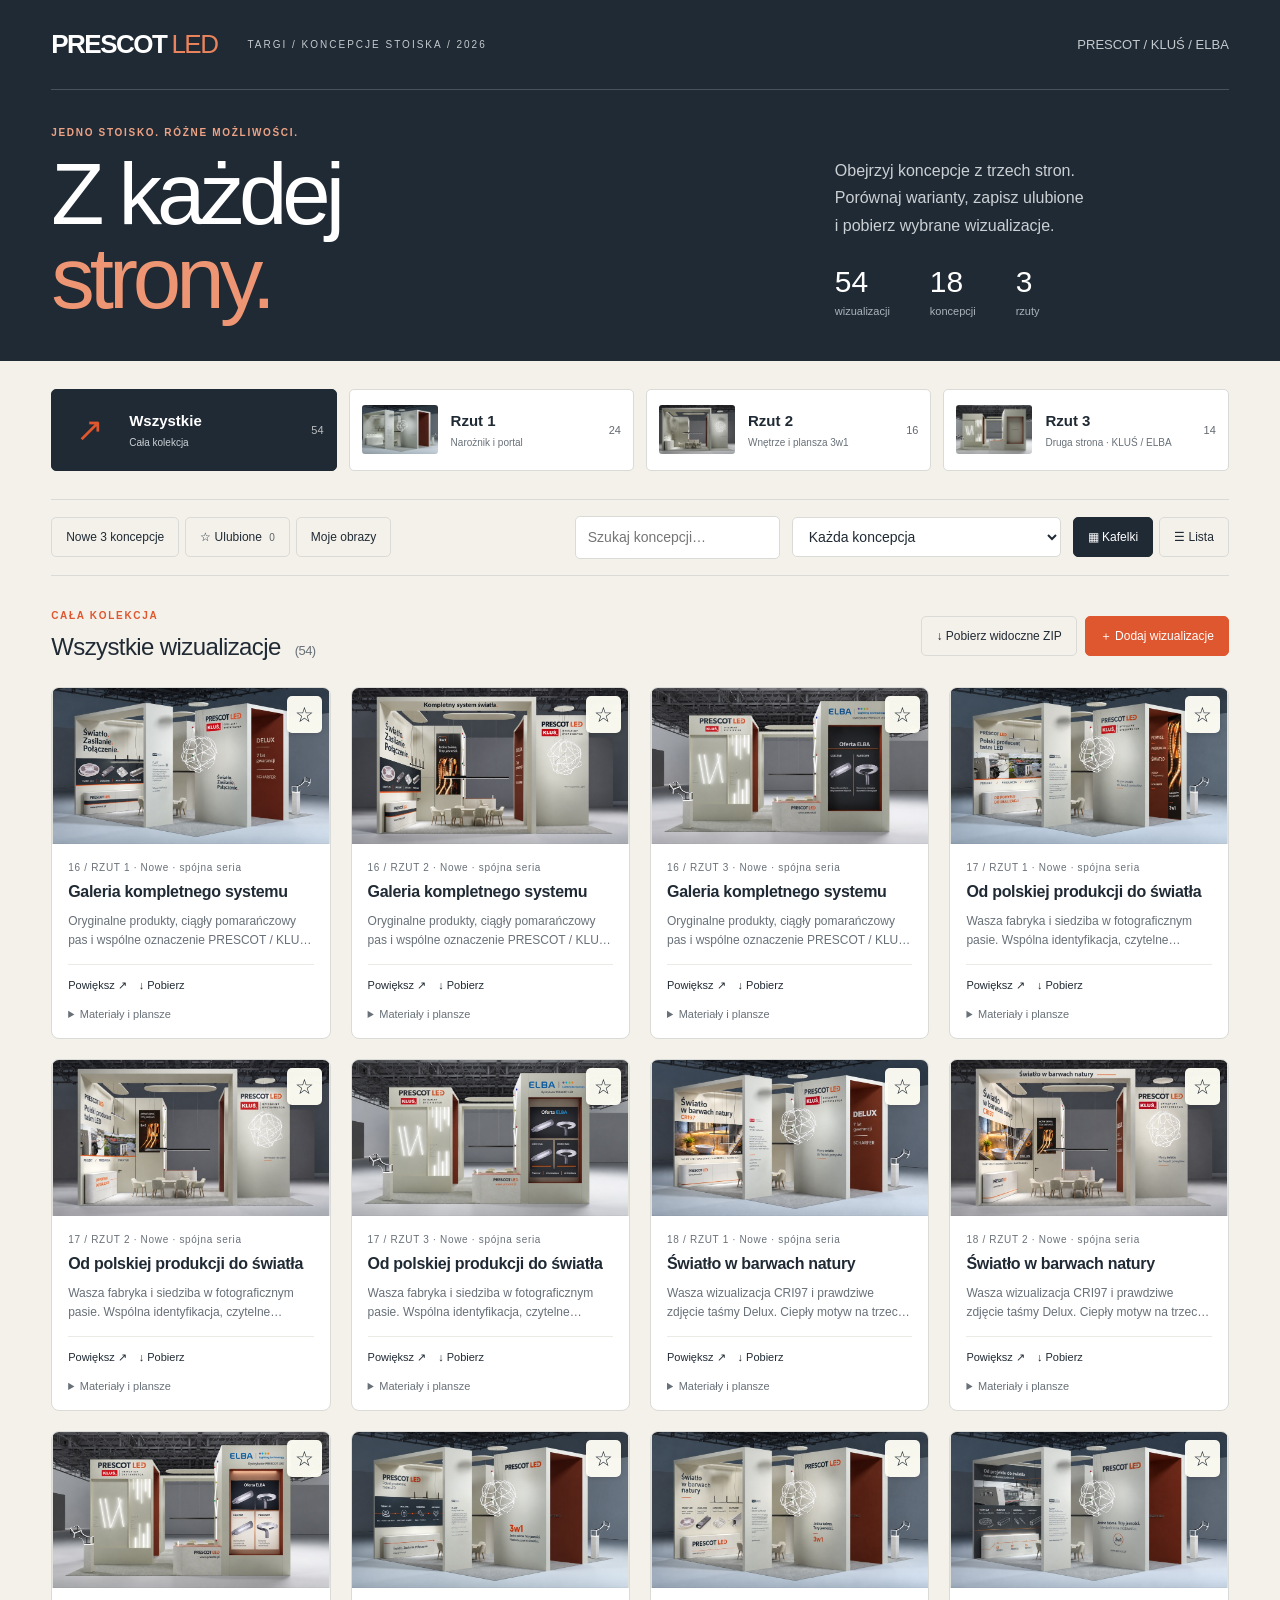
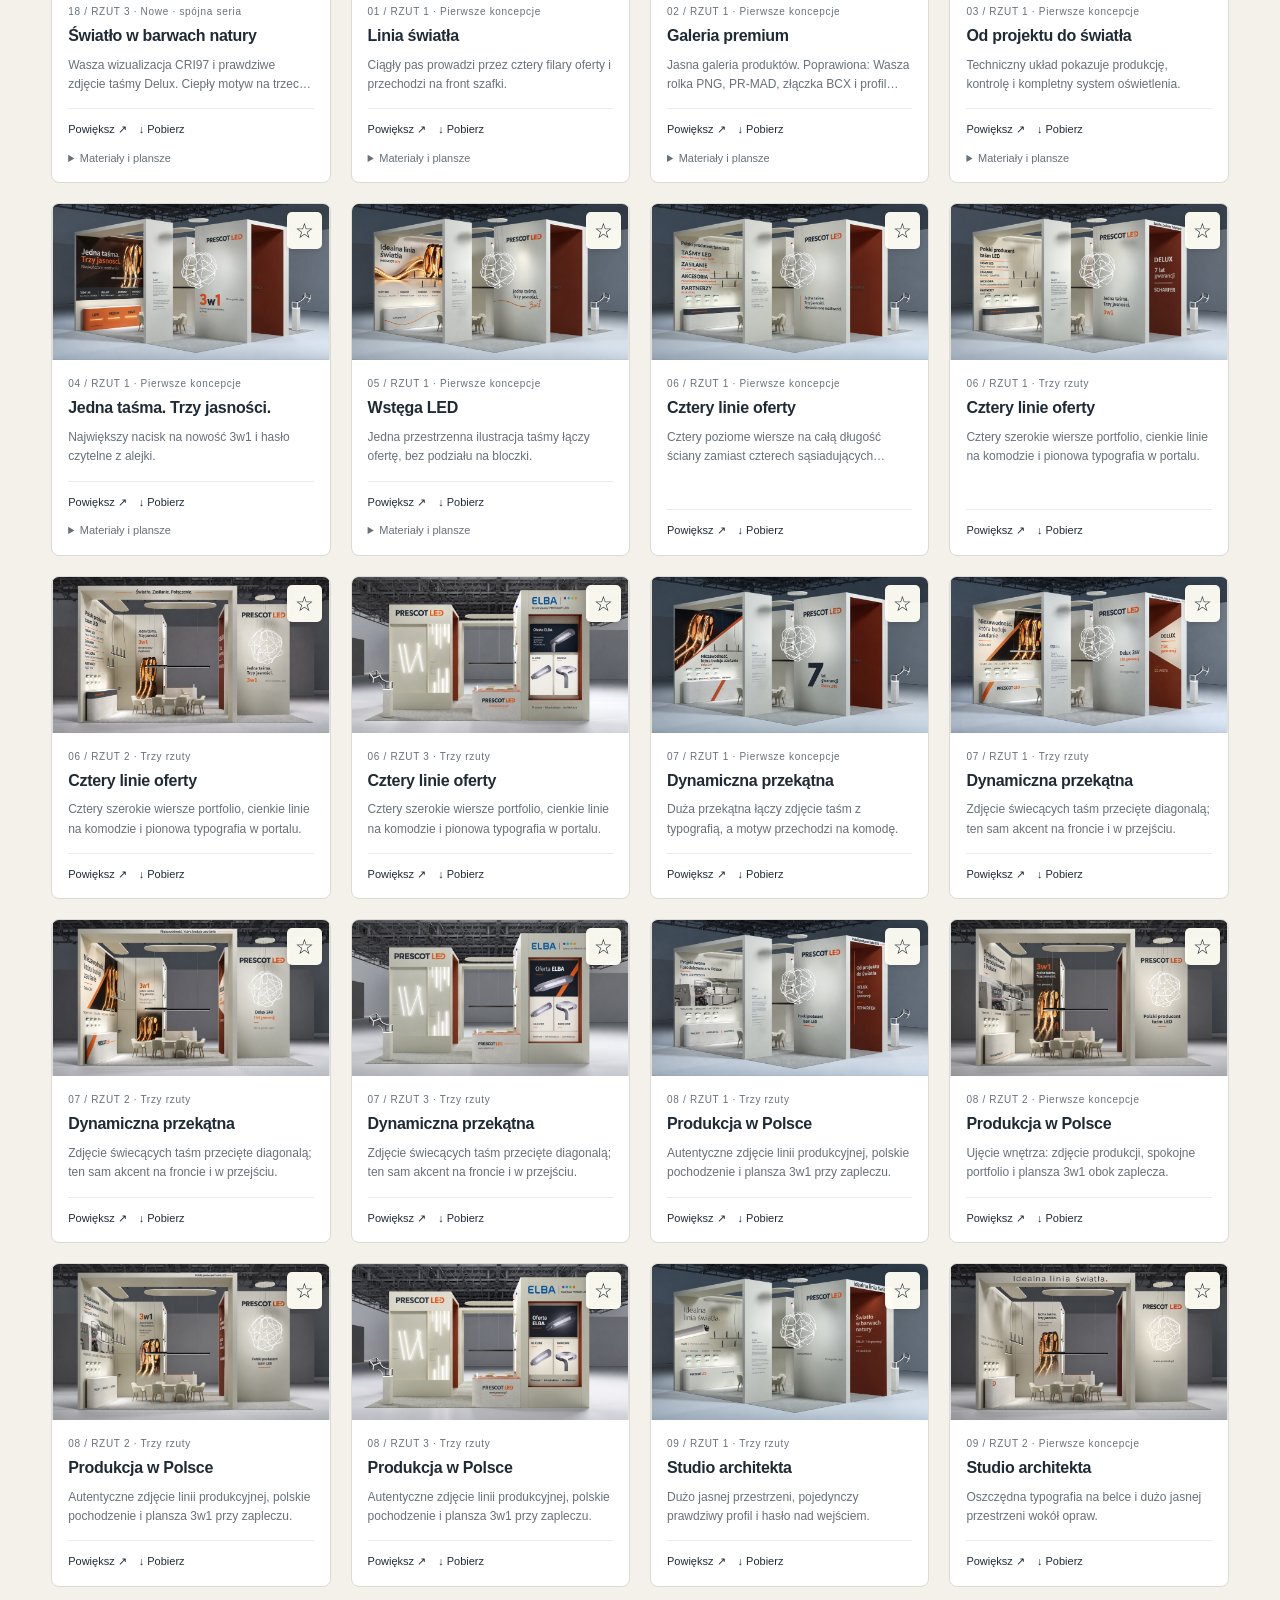
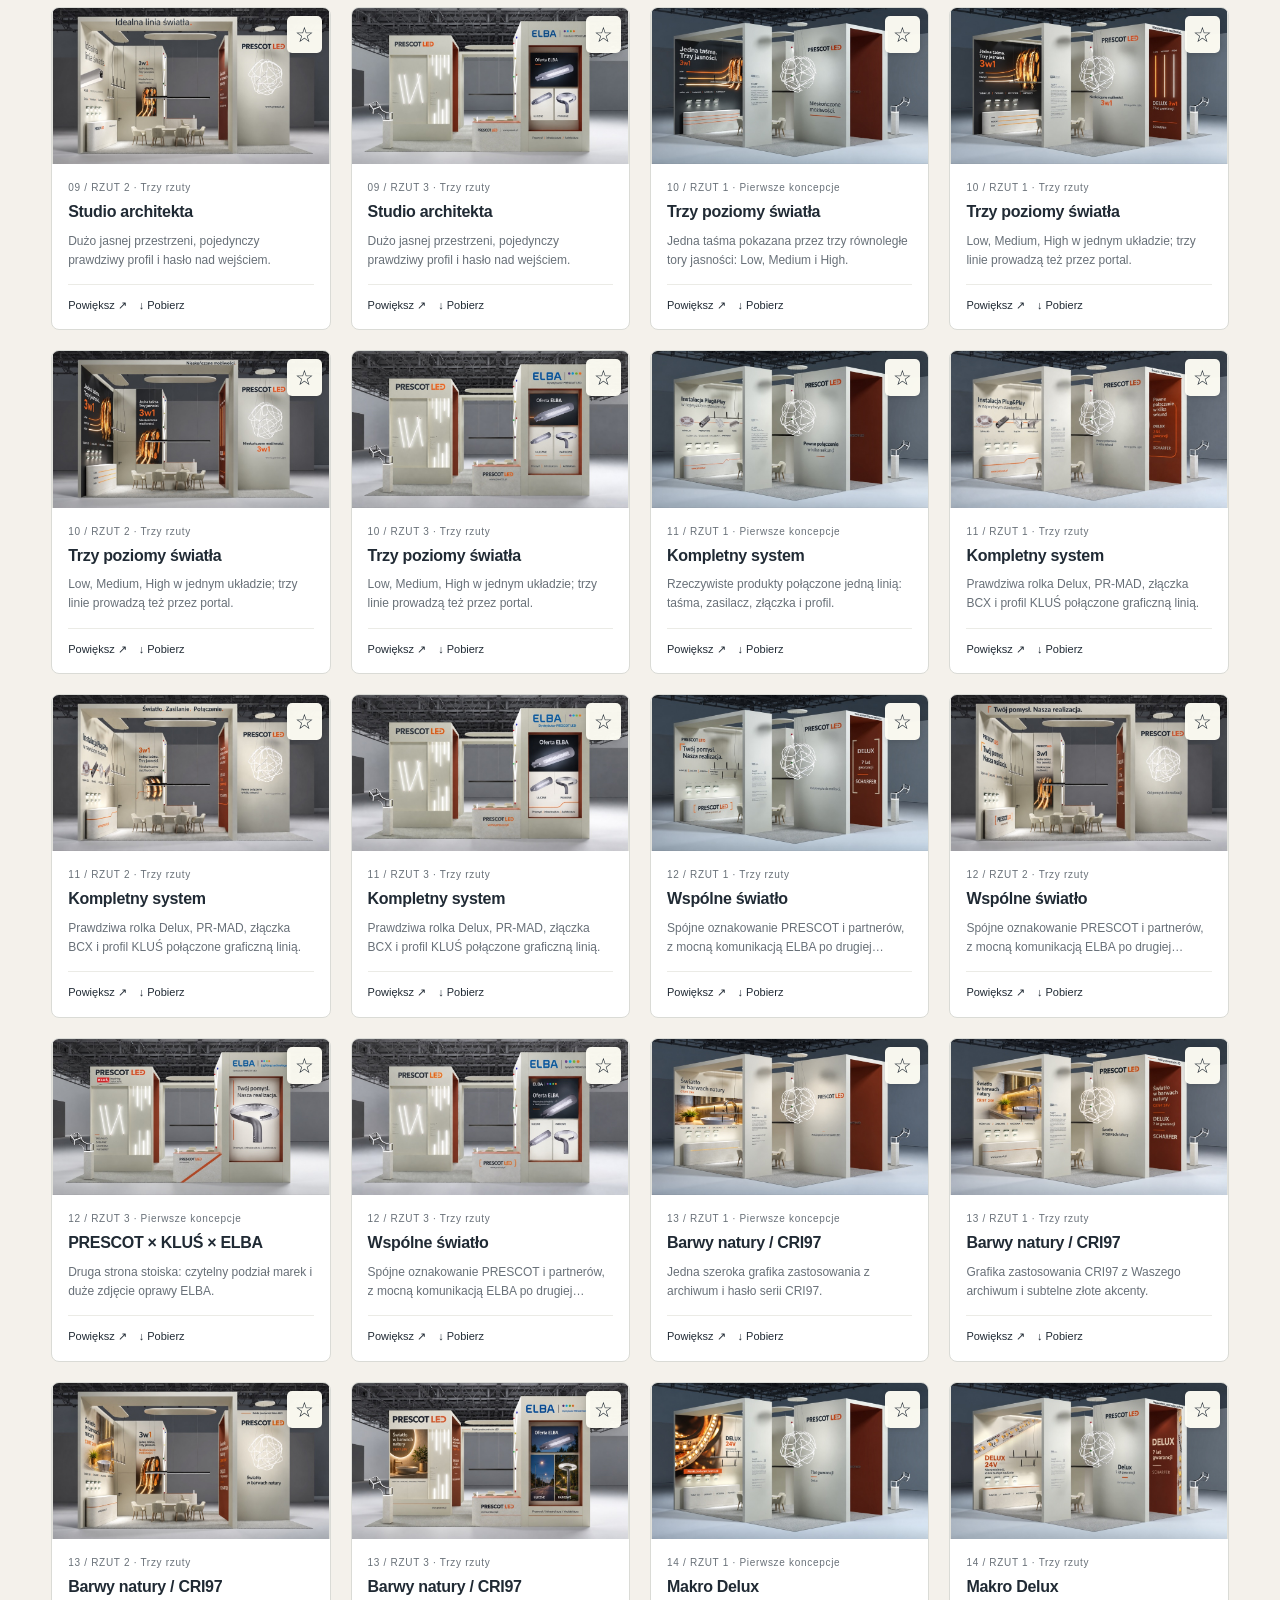
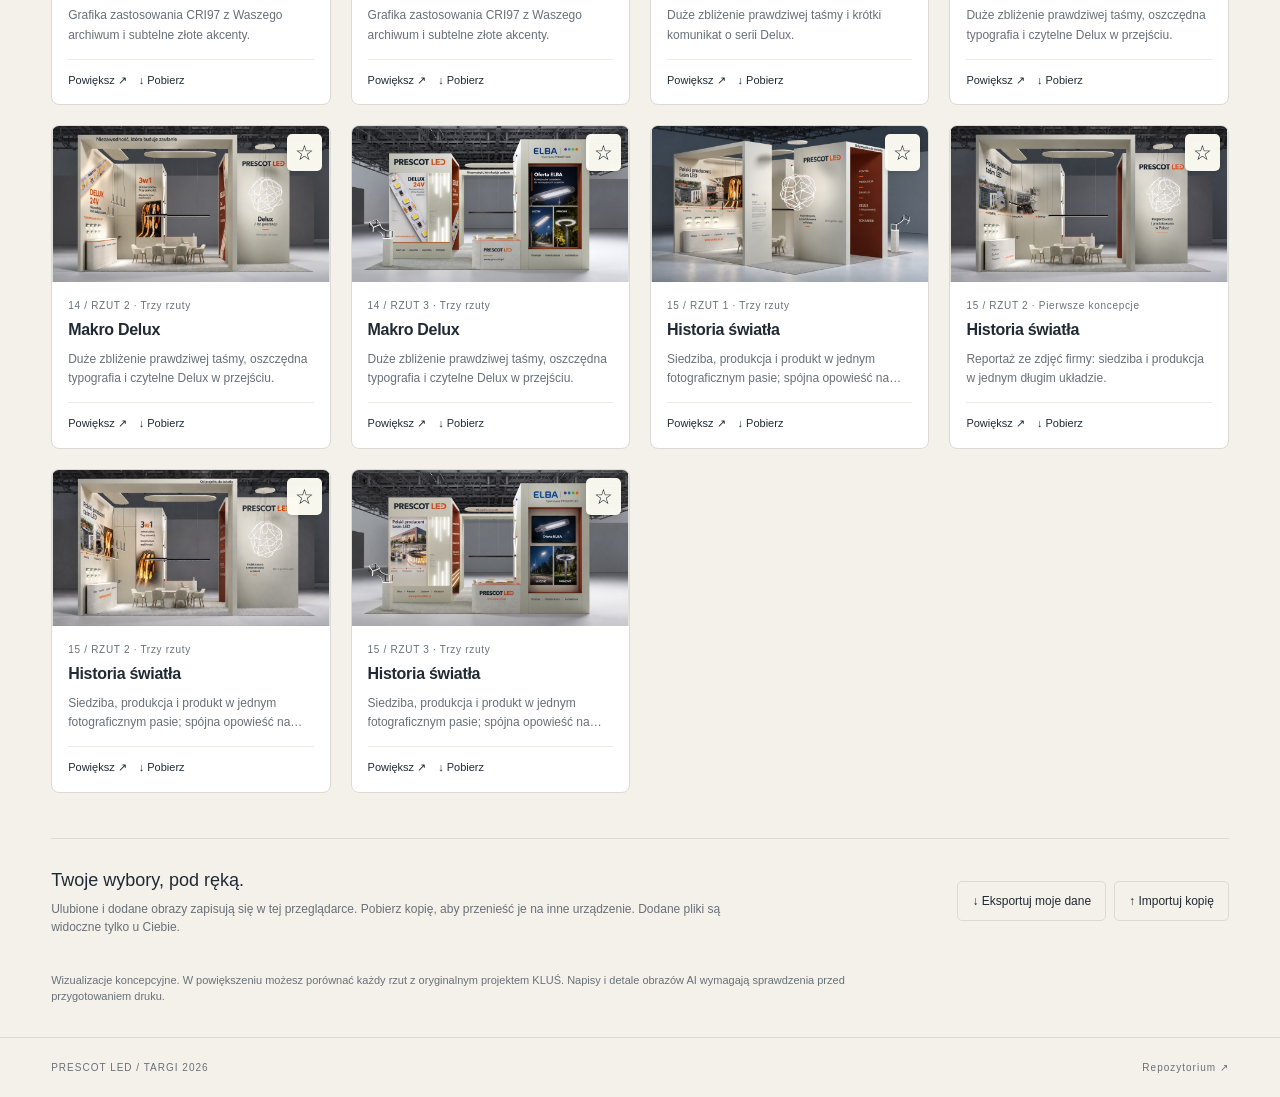
==== start.html @ 9e9c6dea "Publish booth gallery with 54 renders, three views and personal collections" ====
<!doctype html>
<html lang="pl">
<head>
  <meta charset="utf-8">
  <meta name="viewport" content="width=device-width,initial-scale=1">
  <meta name="theme-color" content="#202a34">
  <meta name="description" content="Koncepcje stoiska PRESCOT LED. Trzy rzuty, różne warianty, ulubione i pobieranie wizualizacji.">
  <title>Targi · PRESCOT LED — wizualizacje stoiska</title>
  <link rel="icon" href="data:image/svg+xml,%3Csvg xmlns='http://www.w3.org/2000/svg' viewBox='0 0 40 40'%3E%3Crect width='40' height='40' rx='8' fill='%23202a34'/%3E%3Cpath d='M12 30V10h11a7 7 0 0 1 0 14h-5v6m0-12h5a1 1 0 0 0 0-2h-5' fill='%23ed7149'/%3E%3C/svg%3E">
  <link rel="stylesheet" href="styles.css">
  <script src="catalog.js" defer></script>
  <script src="app.js" defer></script>
</head>
<body>
<a class="skip" href="#gallery">Przejdź do wizualizacji</a>
<header>
  <div class="brand-row"><a class="brand" href="./">PRESCOT<span>LED</span></a><span class="edition">TARGI / KONCEPCJE STOISKA / 2026</span><span class="edition-number">PRESCOT / KLUŚ / ELBA</span></div>
  <div class="hero"><div><p class="eyebrow">JEDNO STOISKO. RÓŻNE MOŻLIWOŚCI.</p><h1>Z każdej<br><em>strony.</em></h1></div><div class="hero-info"><p>Obejrzyj koncepcje z trzech stron.<br>Porównaj warianty, zapisz ulubione<br>i pobierz wybrane wizualizacje.</p><div class="stats"><div><strong id="total-count">—</strong><span>wizualizacji</span></div><div><strong id="concept-count">—</strong><span>koncepcji</span></div><div><strong>3</strong><span>rzuty</span></div></div></div></div>
</header>
<main>
  <section class="view-picker" aria-label="Wybierz rzut">
    <button class="view-tab active all-tab" data-view="all" aria-pressed="true"><span class="tab-num">↗</span><span><strong>Wszystkie</strong><small>Cała kolekcja</small></span><b data-count="all">—</b></button>
    <button class="view-tab" data-view="1" aria-pressed="false"><img id="reference-1" alt=""><span><strong>Rzut 1</strong><small>Narożnik i portal</small></span><b data-count="1">—</b></button>
    <button class="view-tab" data-view="2" aria-pressed="false"><img id="reference-2" alt=""><span><strong>Rzut 2</strong><small>Wnętrze i plansza 3w1</small></span><b data-count="2">—</b></button>
    <button class="view-tab" data-view="3" aria-pressed="false"><img id="reference-3" alt=""><span><strong>Rzut 3</strong><small>Druga strona · KLUŚ / ELBA</small></span><b data-count="3">—</b></button>
  </section>
  <div class="toolbar">
    <div class="filter-group"><button id="latest" aria-pressed="false">Nowe 3 koncepcje</button><button id="favorites" aria-pressed="false">☆ Ulubione <span id="favorite-count">0</span></button><button id="mine" aria-pressed="false">Moje obrazy</button></div>
    <label class="search"><span class="sr-only">Szukaj koncepcji</span><input id="search" type="search" placeholder="Szukaj koncepcji…"></label>
    <label class="sr-only" for="concept">Koncepcja</label><select id="concept"><option value="all">Każda koncepcja</option></select>
    <div class="layout-group" aria-label="Układ galerii"><button data-layout="grid" class="active" aria-pressed="true">▦ Kafelki</button><button data-layout="list" aria-pressed="false">☰ Lista</button></div>
  </div>
  <div class="collection-heading"><div><p class="eyebrow" id="section-label">CAŁA KOLEKCJA</p><h2 id="section-title">Wszystkie wizualizacje <span id="visible-count"></span></h2></div><div class="collection-actions"><button id="download-visible">↓ Pobierz widoczne ZIP</button><button class="primary" id="add">＋ Dodaj wizualizacje</button></div></div>
  <div id="gallery" class="gallery" tabindex="-1"></div>
  <div id="empty" hidden><h2>Brak wizualizacji w tym widoku.</h2><p>Zmień rzut, wyłącz filtr lub dodaj własny obraz.</p><button id="reset">Wyczyść filtry</button></div>
  <section class="personal"><div><h3>Twoje wybory, pod ręką.</h3><p>Ulubione i dodane obrazy zapisują się w tej przeglądarce. Pobierz kopię, aby przenieść je na inne urządzenie. Dodane pliki są widoczne tylko u Ciebie.</p></div><div><button id="export">↓ Eksportuj moje dane</button><button id="import">↑ Importuj kopię</button><input id="import-file" type="file" accept="application/json,.json" hidden></div></section>
  <p class="concept-note">Wizualizacje koncepcyjne. W powiększeniu możesz porównać każdy rzut z oryginalnym projektem KLUŚ. Napisy i detale obrazów AI wymagają sprawdzenia przed przygotowaniem druku.</p>
</main>
<footer><span>PRESCOT LED / TARGI 2026</span><a href="https://github.com/bohunek5/targi" target="_blank" rel="noopener">Repozytorium ↗</a></footer>
<dialog id="viewer" aria-labelledby="viewer-title"><div class="viewer-head"><div><small id="viewer-label"></small><h2 id="viewer-title"></h2></div><button id="close-viewer" aria-label="Zamknij powiększenie">✕</button></div><div class="viewer-canvas"><button id="previous" aria-label="Poprzednia wizualizacja">←</button><img id="viewer-image" alt=""><button id="next" aria-label="Następna wizualizacja">→</button></div><div class="viewer-foot"><span id="viewer-position"></span><div><button id="compare">Pokaż oryginał</button><button id="viewer-favorite">☆ Ulubione</button><a id="viewer-download" class="button" download>↓ Pobierz obraz</a></div></div></dialog>
<dialog id="upload-dialog" aria-labelledby="upload-title"><form id="upload-form"><div class="dialog-head"><h2 id="upload-title">Dodaj wizualizacje</h2><button type="button" id="cancel-upload" aria-label="Zamknij dodawanie">✕</button></div><p>Wybierz rzut, do którego należą obrazy. Możesz dodać kilka plików jednocześnie.</p><label>Rzut<select id="upload-view" required><option value="1">Rzut 1 · Narożnik i portal</option><option value="2">Rzut 2 · Wnętrze i plansza 3w1</option><option value="3">Rzut 3 · KLUŚ / ELBA</option></select></label><label>Nazwa lub opis serii<input id="upload-title-input" maxlength="120" placeholder="Opcjonalnie, np. Wariant z ciemną ścianą"></label><label class="file-label">Wybierz obrazy<input id="upload-files" type="file" accept="image/png,image/jpeg,image/webp" multiple required></label><small>PNG, JPG lub WebP · do 20 MB na plik. Zapis tylko w tej przeglądarce; eksport pozwala zachować kopię.</small><p id="upload-error" role="alert"></p><button class="primary" type="submit" id="upload-submit">Dodaj do galerii</button></form></dialog>
<div id="toast" role="status" aria-live="polite"></div>
<noscript><p>Włącz JavaScript, aby korzystać z filtrów i galerii.</p></noscript>
</body></html>
---- styles.css ----
:root{--ink:#202a34;--paper:#f4f1eb;--orange:#df572e;--line:#dadbd6;--muted:#687078;--white:#fff;--radius:8px}*{box-sizing:border-box}body{margin:0;background:var(--paper);color:var(--ink);font:14px/1.5 -apple-system,BlinkMacSystemFont,"Segoe UI",sans-serif}button,input,select{font:inherit}button,.button{cursor:pointer;border:1px solid var(--line);border-radius:5px;padding:10px 14px;background:transparent;color:inherit;text-decoration:none;transition:background .15s}button:hover,.button:hover{background:#e9e7e1}button:disabled{opacity:.5;cursor:wait}button.active,button[aria-pressed=true]{background:var(--ink);color:#fff;border-color:var(--ink)}button.primary{background:var(--orange);border-color:var(--orange);color:white}button.primary:hover{background:#c64a26}a{color:inherit}input,select{min-width:0;background:#fff;border:1px solid var(--line);padding:10px 12px;border-radius:5px;color:var(--ink)}:focus-visible{outline:3px solid #ef8259;outline-offset:3px}.sr-only{position:absolute;width:1px;height:1px;padding:0;overflow:hidden;clip:rect(0,0,0,0);white-space:nowrap}.skip{position:absolute;top:-100px}.skip:focus{top:0;z-index:100;background:#fff;padding:15px}header{background:var(--ink);color:white;padding:0 4vw 40px}.brand-row{display:flex;align-items:center;border-bottom:1px solid #49525a;padding:25px 0;gap:30px}.brand{font-size:26px;font-weight:800;letter-spacing:-1.5px;text-decoration:none}.brand span{font-weight:400;color:#ea845d;margin-left:5px}.edition{font-size:10px;letter-spacing:2px;color:#c4cace}.edition-number{margin-left:auto;color:#c4cace;font-size:13px}.hero{display:flex;justify-content:space-between;align-items:end;padding-top:35px;gap:35px;max-width:1550px;margin:auto}.eyebrow{font-size:10px;letter-spacing:1.7px;font-weight:600;margin:0 0 12px}header .eyebrow{color:#efa385}h1{font-size:clamp(58px,6.8vw,105px);letter-spacing:-5px;line-height:.97;margin:0;font-weight:500}h1 em{font-style:normal;color:#ee9674}.hero-info{min-width:330px;margin-right:5vw}.hero-info>p{color:#cbd0d4;font-size:16px;line-height:1.7;margin:0 0 25px}.stats{display:flex;gap:40px}.stats strong{font-size:30px;line-height:1.2;font-weight:500;display:block}.stats span{color:#aab3bb;font-size:11px}main{padding:0 4vw;max-width:2000px;margin:auto}.view-picker{display:grid;grid-template-columns:repeat(4,minmax(0,1fr));gap:12px;padding:28px 0}.view-tab{display:flex;align-items:center;text-align:left;gap:13px;padding:12px;background:#fff;min-height:82px}.view-tab img{width:76px;height:49px;object-fit:cover;border-radius:3px}.view-tab span{min-width:0}.view-tab strong{font-size:15px;display:block;font-weight:600}.view-tab small{font-size:10px;display:block;color:var(--muted);margin-top:3px}.view-tab.active small{color:#cbd1d5}.view-tab b{margin-left:auto;font-size:11px;font-weight:500;opacity:.7}.tab-num{font-size:33px;color:var(--orange);padding:0 12px}.toolbar{display:flex;align-items:center;gap:12px;flex-wrap:wrap;padding:16px 0;border-top:1px solid var(--line);border-bottom:1px solid var(--line)}.filter-group,.layout-group{display:flex;gap:6px}.filter-group button{font-size:12px}#favorite-count{font-size:10px;opacity:.7;padding-left:4px}.search{margin-left:auto}.search input{width:205px}.layout-group button{font-size:12px}.collection-heading{display:flex;justify-content:space-between;align-items:center;gap:20px;margin:32px 0 22px}.collection-heading .eyebrow{color:var(--orange);margin-bottom:6px}.collection-heading h2{font-size:24px;font-weight:500;letter-spacing:-.6px;margin:0}.collection-heading h2 span{font-size:13px;color:var(--muted);margin-left:8px}.collection-actions{display:flex;gap:8px;font-size:12px}.gallery{display:grid;grid-template-columns:repeat(4,minmax(0,1fr));gap:20px;outline:none}.card{background:#fff;border:1px solid var(--line);border-radius:var(--radius);overflow:hidden;min-width:0;position:relative;display:flex;flex-direction:column}.image-button{display:block;padding:0;border:0;border-radius:0;width:100%;cursor:zoom-in;background:#e1e1db;position:relative}.image-button img{display:block;width:100%;aspect-ratio:16/9;object-fit:contain}.image-button:after{content:'↗';position:absolute;right:10px;bottom:10px;background:#202a34c9;color:white;line-height:26px;width:26px;border-radius:50%;opacity:0}.image-button:hover:after{opacity:1}.card-body{padding:16px;display:flex;flex-direction:column;flex:1}.card-meta{font-size:10px;letter-spacing:.7px;color:var(--muted);padding-right:25px}.card h3{font-size:16px;letter-spacing:-.3px;font-weight:600;line-height:1.3;margin:7px 0 9px}.card p{font-size:12px;color:var(--muted);line-height:1.6;margin:0 0 14px;display:-webkit-box;-webkit-line-clamp:2;-webkit-box-orient:vertical;overflow:hidden}.card .star{position:absolute;right:8px;top:8px;background:#fffef5f5;color:var(--ink);border:0;font-size:21px;line-height:1;padding:8px;box-shadow:0 1px 5px #0002}.card .star.on{color:#c04824}.card-actions{margin-top:auto;display:flex;gap:12px;align-items:center;font-size:11px;border-top:1px solid #ebebe6;padding-top:12px;flex-wrap:wrap}.card-actions a{text-decoration:none}.card-actions a:hover{text-decoration:underline}.card-actions button{font-size:11px;padding:0;border:0}.card-actions .delete{color:#af3c27;margin-left:auto}.card details{font-size:11px;margin-top:12px}.card summary{cursor:pointer;color:var(--muted)}.card details a{display:block;margin-top:6px}.gallery.list{grid-template-columns:1fr}.list .card{flex-direction:row;min-height:180px}.list .image-button{width:310px;flex-shrink:0}.list .image-button img{height:100%;min-height:180px}.list .card-body{padding:20px 26px}.list .card h3{font-size:21px}.list .card p{-webkit-line-clamp:3}.list .star{top:10px;right:10px}.list .card-actions{margin-top:5px;padding-top:10px;max-width:650px}#empty{text-align:center;padding:70px 20px}#empty h2{font-size:22px;font-weight:500}.personal{display:flex;gap:35px;justify-content:space-between;align-items:center;margin-top:45px;border-top:1px solid var(--line);padding:28px 0}.personal h3{font-size:18px;margin:0 0 6px;font-weight:500}.personal p{font-size:12px;max-width:670px;color:var(--muted);margin:0}.personal>div:last-child{display:flex;gap:8px;flex-shrink:0;font-size:12px}.concept-note{font-size:11px;color:var(--muted);max-width:850px;margin:8px 0 32px}footer{border-top:1px solid var(--line);display:flex;justify-content:space-between;padding:22px 4vw;color:var(--muted);font-size:10px;letter-spacing:1px}footer a{text-decoration:none}dialog{border:1px solid var(--line);border-radius:10px;padding:24px;max-width:560px;width:calc(100% - 30px);color:var(--ink)}dialog::backdrop{background:#111820ed}body:has(dialog[open]){overflow:hidden}.dialog-head{display:flex;align-items:center;justify-content:space-between;gap:15px}.dialog-head h2{margin:0;font-weight:500}.dialog-head button{border:0}#upload-form>label{display:block;margin:18px 0;font-size:12px;font-weight:600}#upload-form input,#upload-form select{display:block;width:100%;margin-top:7px}#upload-form small{font-size:11px;color:var(--muted)}#upload-error{color:#b42d19;font-size:12px}#viewer{max-width:none;width:96vw;height:94dvh;background:#19222b;color:white;border:1px solid #53606a;padding:20px;overflow:hidden}#viewer[open]{display:flex;flex-direction:column}.viewer-head{display:flex;justify-content:space-between;align-items:center;gap:15px}.viewer-head h2{font-size:20px;margin:3px 0;font-weight:500}.viewer-head small{color:#b5c0c8;font-size:11px}.viewer-canvas{min-height:0;flex:1;display:flex;align-items:center;gap:12px;margin:16px 0}.viewer-canvas img{width:0;flex:1;min-height:0;height:100%;object-fit:contain}.viewer-canvas button{padding:12px;flex-shrink:0}.viewer-foot{display:flex;justify-content:space-between;align-items:center;gap:10px;font-size:12px}.viewer-foot>div{display:flex;gap:8px}.viewer-foot span{color:#b5c0c8}#viewer button,#viewer .button{border-color:#65717b}#viewer button:hover,#viewer .button:hover{background:#34404b}#viewer-favorite.on{color:#f6a27d}#toast{position:fixed;bottom:24px;left:50%;transform:translate(-50%,15px);padding:14px 22px;max-width:90vw;width:max-content;background:var(--ink);color:#fff;box-shadow:0 5px 30px #0002;border-radius:6px;z-index:100;opacity:0;pointer-events:none;transition:.2s}#toast.show{opacity:1;transform:translate(-50%,0)}[hidden]{display:none!important}@media(min-width:1800px){.gallery{gap:25px}.card h3{font-size:19px}}@media(max-width:1100px){.view-tab img{width:52px;height:40px}.view-tab{gap:9px}.view-tab small{font-size:9px}.toolbar{gap:8px}.search{margin-left:0;flex:1}.search input{width:100%}.gallery{gap:12px}.card-body{padding:12px}.card h3{font-size:14px}.hero-info{margin-right:0}.personal{flex-wrap:wrap}}@media(max-width:800px){.gallery{grid-template-columns:repeat(2,minmax(0,1fr))}.view-picker{grid-template-columns:repeat(2,minmax(0,1fr));gap:8px}.view-tab img{width:65px}.view-tab small{font-size:10px}.hero-info{min-width:0}.hero-info>p{font-size:13px}.stats{gap:22px}.hero{gap:20px}.edition{letter-spacing:1px;font-size:9px}.collection-heading{align-items:flex-start;flex-direction:column;gap:15px}.collection-heading h2{font-size:22px}.list .image-button{width:220px}.viewer-foot{flex-wrap:wrap}}@media(max-width:520px){header{padding:0 5vw 30px}.brand-row{padding:18px 0;gap:15px}.brand{font-size:22px}.edition{font-size:8px;max-width:120px}.edition-number{display:none}.hero{align-items:start;flex-direction:column;padding-top:25px}.hero-info{display:flex;justify-content:space-between;gap:20px;width:100%;align-items:end}.hero-info>p{font-size:11px;margin:0}.stats{gap:16px}.stats strong{font-size:23px}.stats span{font-size:9px}h1{font-size:64px;letter-spacing:-3px}.eyebrow{font-size:8px}.view-picker{padding:18px 0}.view-tab{padding:9px;min-height:68px;gap:8px}.view-tab img{width:42px;height:33px}.view-tab strong{font-size:12px}.view-tab small{font-size:8px}.view-tab b{font-size:9px}.tab-num{font-size:25px;padding:0 7px}.toolbar{gap:10px}.toolbar>select{font-size:12px;max-width:165px}.filter-group{width:100%}.search{min-width:100%;order:3}.layout-group{margin-left:auto}.layout-group button{padding:9px}.collection-actions{width:100%}.collection-actions button{font-size:10px;padding:10px}.collection-heading{margin-top:24px}.gallery{gap:10px}.card-body{padding:10px}.card-meta{font-size:8px;padding-right:0}.card h3{font-size:13px}.card p{font-size:10px}.card-actions{font-size:10px;gap:8px}.card-actions button{font-size:10px}.card .star{font-size:17px;padding:6px;right:5px;top:5px}.list .card{flex-direction:column}.list .image-button{width:100%}.list .image-button img{min-height:0}.list .card-body{padding:16px}.personal{gap:18px;margin-top:28px}.personal>div:last-child{flex-wrap:wrap;font-size:11px}.viewer-head h2{font-size:15px}.viewer-head small{font-size:9px}#viewer{padding:12px;width:98vw;height:95dvh}.viewer-canvas{gap:4px}.viewer-canvas button{padding:10px 6px}.viewer-foot>div{flex-wrap:wrap;gap:5px}.viewer-foot button,.viewer-foot .button{font-size:10px;padding:9px}.viewer-foot{font-size:10px}footer{font-size:8px}}
:is(.image-button) img{height:auto}
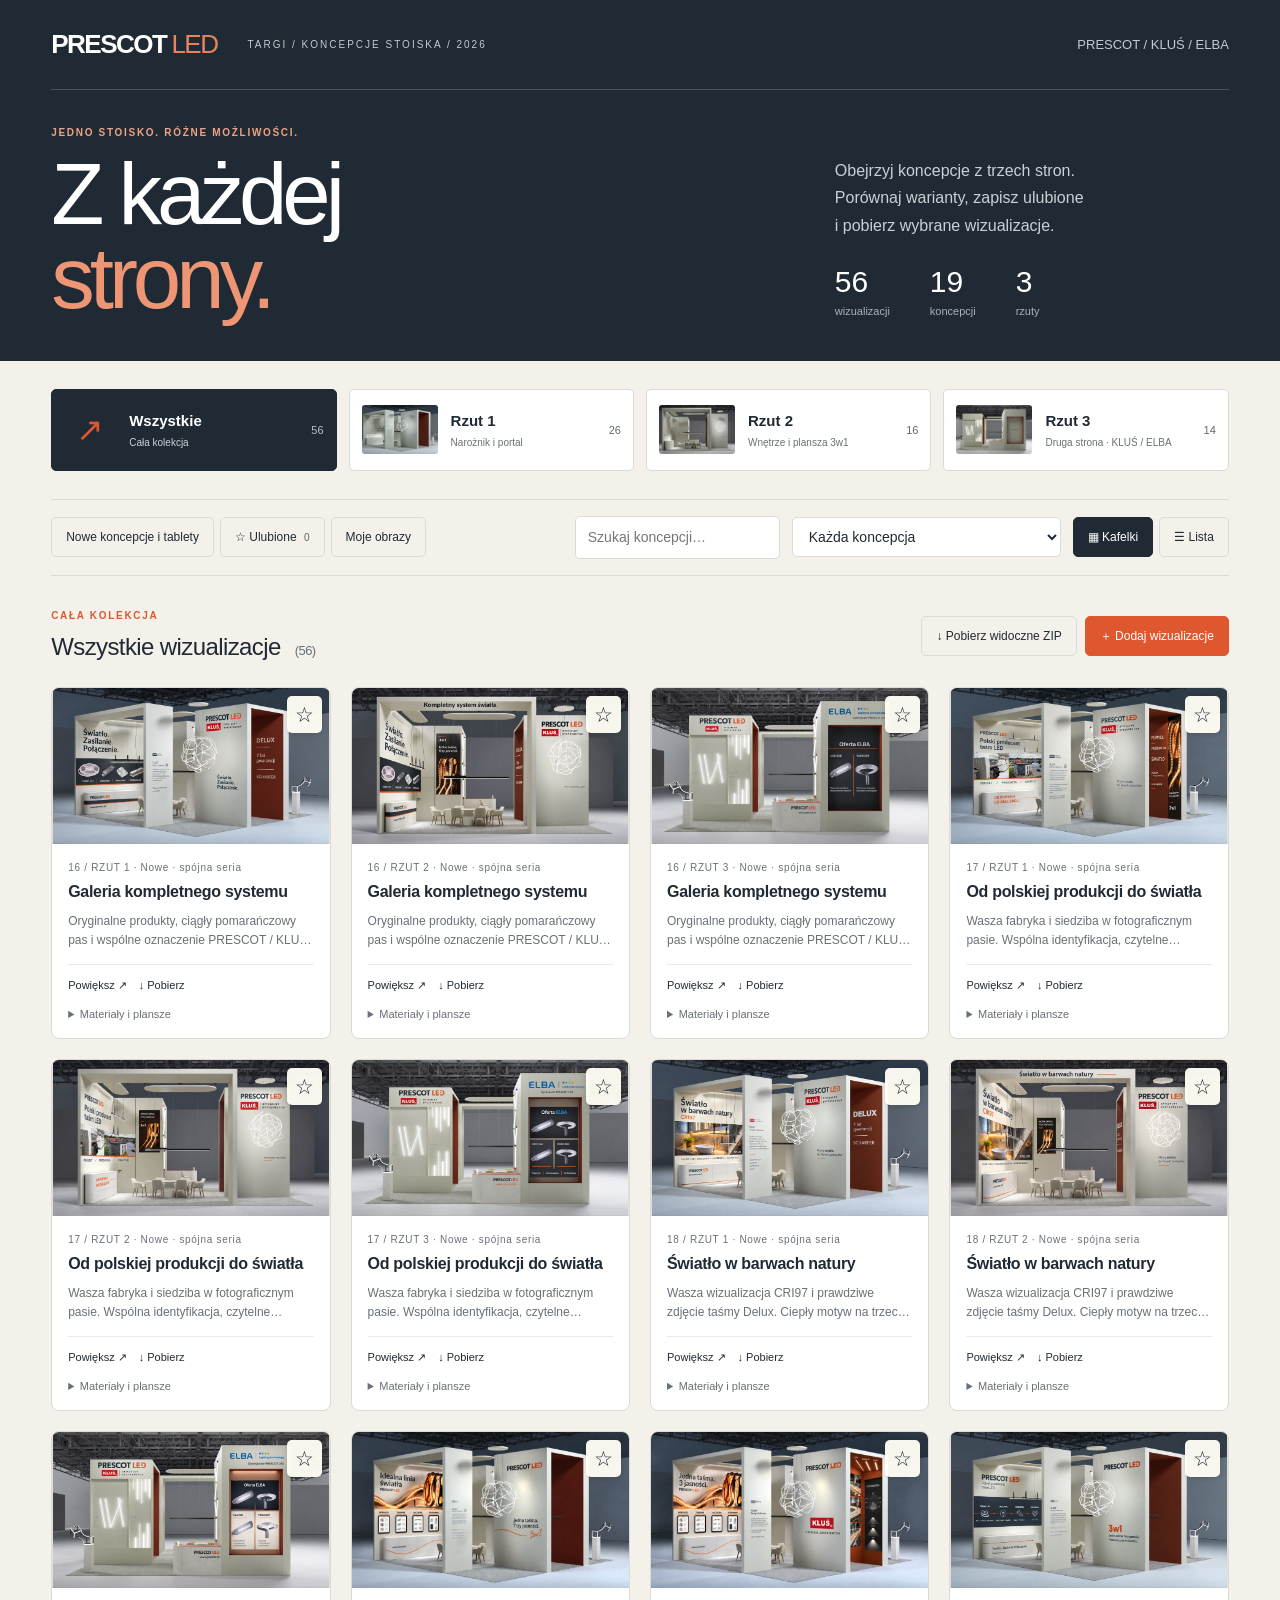
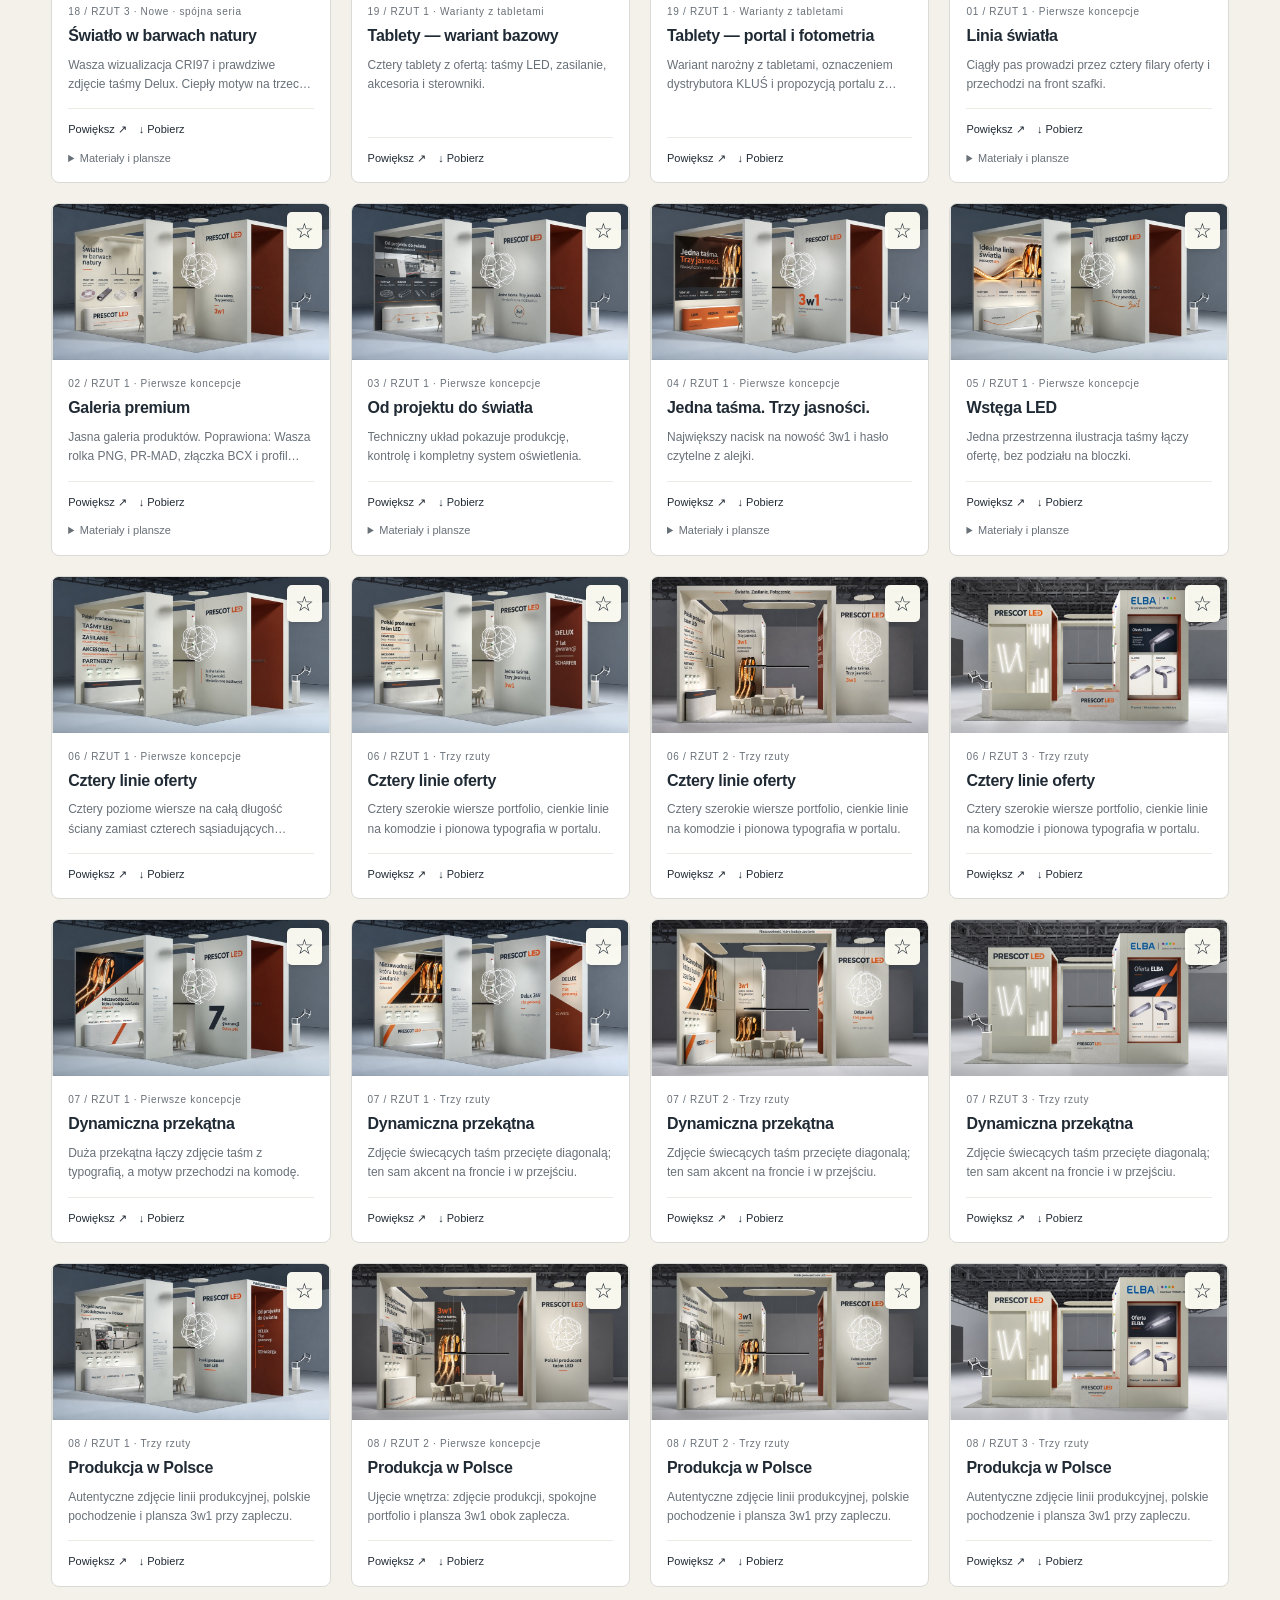
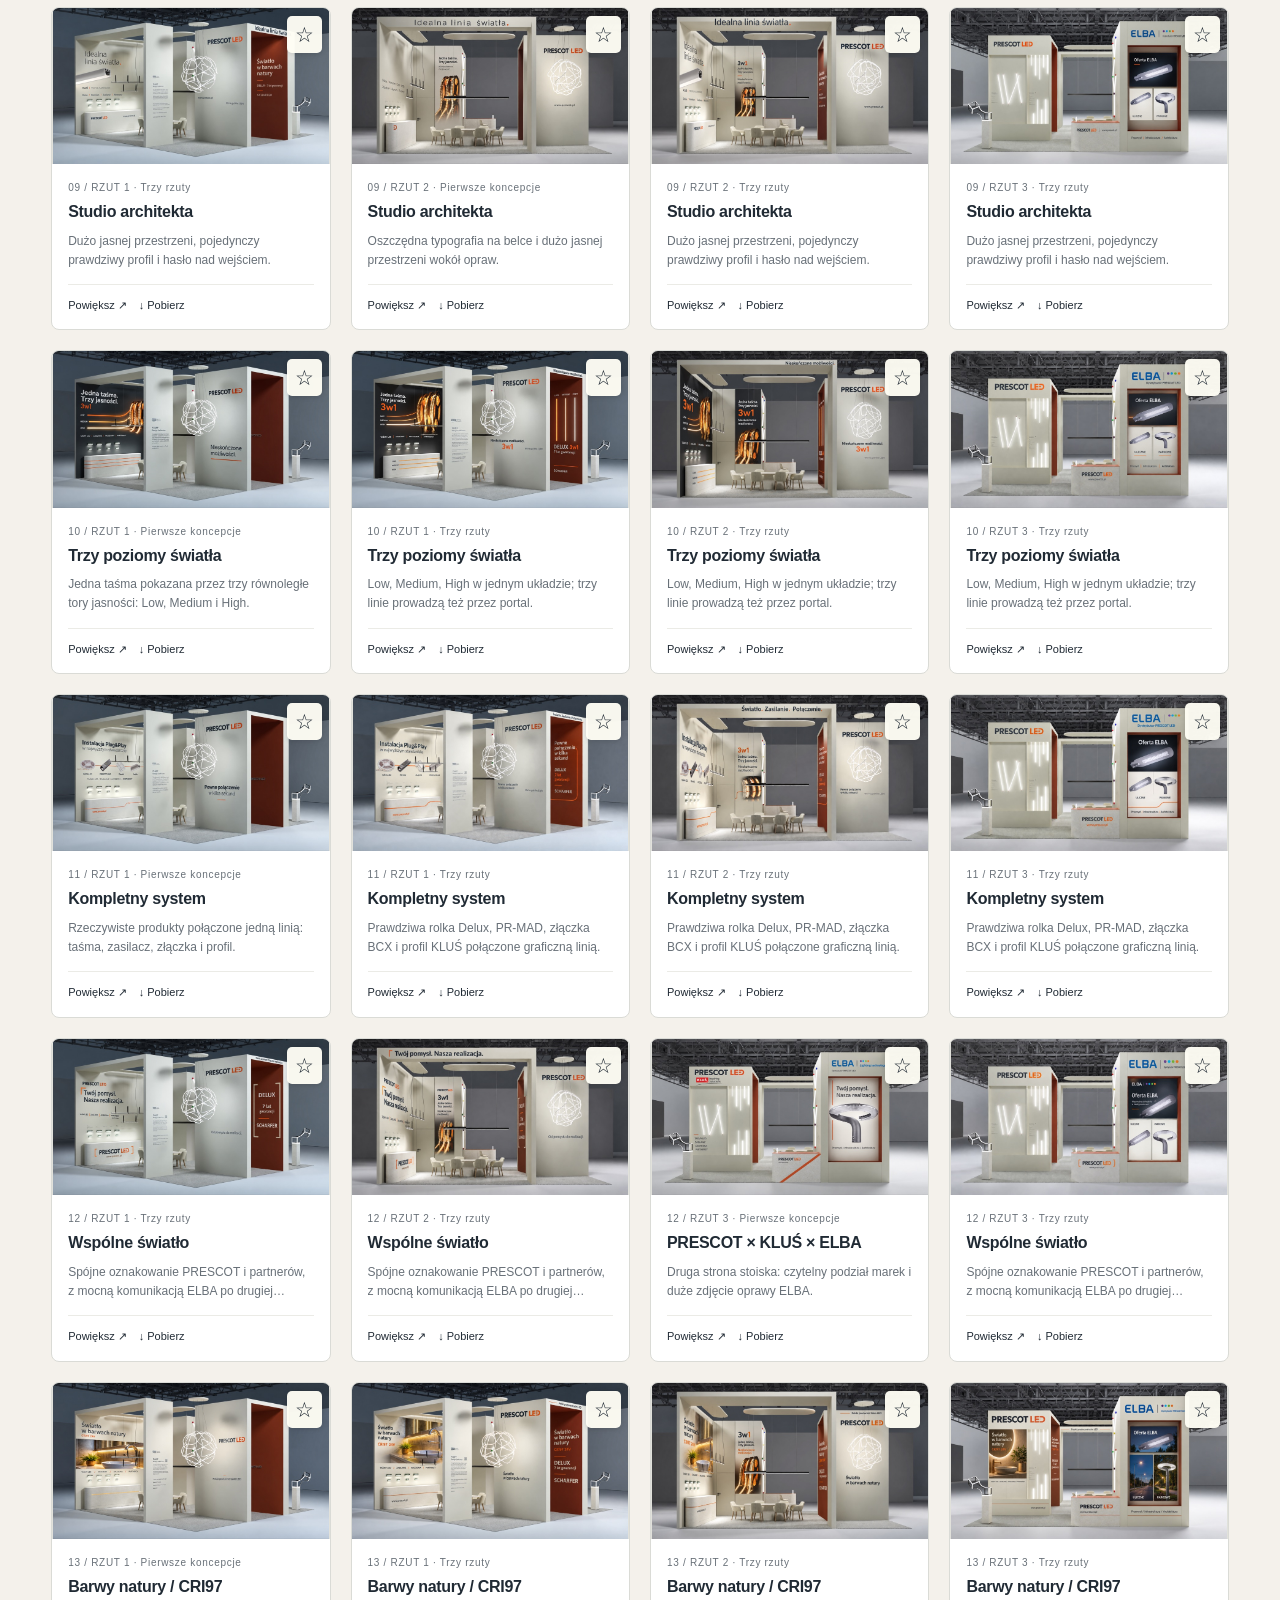
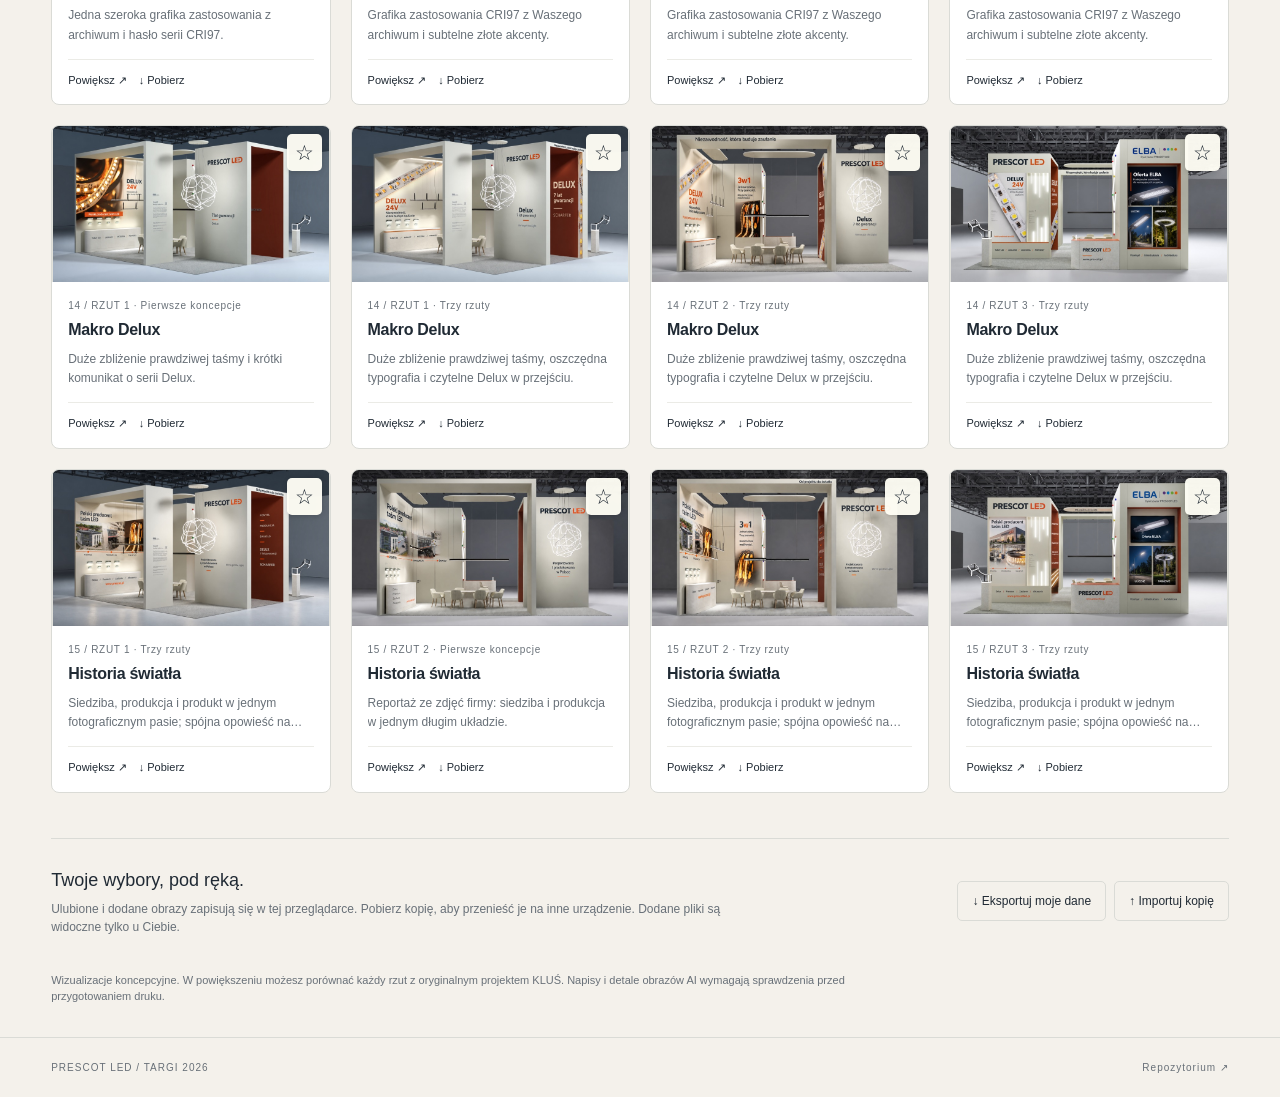
==== commit 00336af3: "Preserve tablet booth variants and include them in gallery" ====
--- a/start.html
+++ b/start.html
@@ -25,7 +25,7 @@
     <button class="view-tab" data-view="3" aria-pressed="false"><img id="reference-3" alt=""><span><strong>Rzut 3</strong><small>Druga strona · KLUŚ / ELBA</small></span><b data-count="3">—</b></button>
   </section>
   <div class="toolbar">
-    <div class="filter-group"><button id="latest" aria-pressed="false">Nowe 3 koncepcje</button><button id="favorites" aria-pressed="false">☆ Ulubione <span id="favorite-count">0</span></button><button id="mine" aria-pressed="false">Moje obrazy</button></div>
+    <div class="filter-group"><button id="latest" aria-pressed="false">Nowe koncepcje i tablety</button><button id="favorites" aria-pressed="false">☆ Ulubione <span id="favorite-count">0</span></button><button id="mine" aria-pressed="false">Moje obrazy</button></div>
     <label class="search"><span class="sr-only">Szukaj koncepcji</span><input id="search" type="search" placeholder="Szukaj koncepcji…"></label>
     <label class="sr-only" for="concept">Koncepcja</label><select id="concept"><option value="all">Każda koncepcja</option></select>
     <div class="layout-group" aria-label="Układ galerii"><button data-layout="grid" class="active" aria-pressed="true">▦ Kafelki</button><button data-layout="list" aria-pressed="false">☰ Lista</button></div>
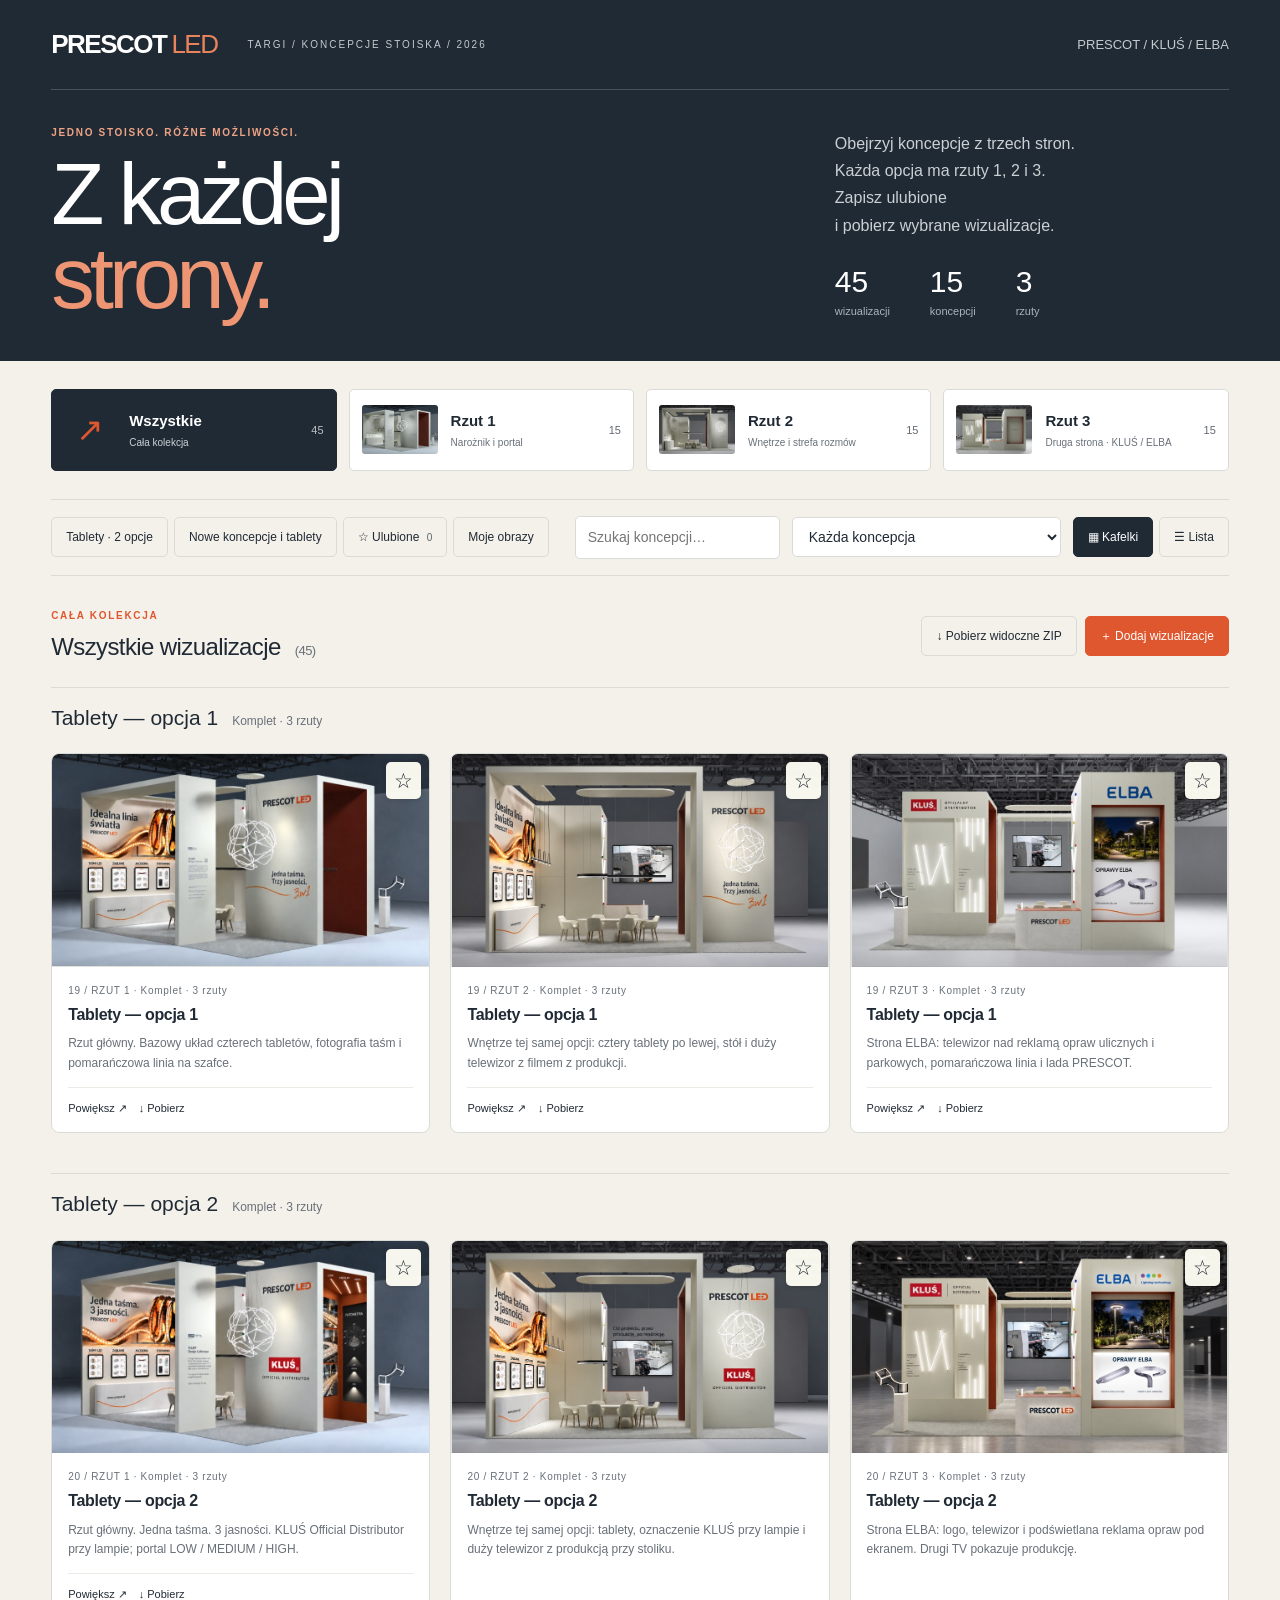
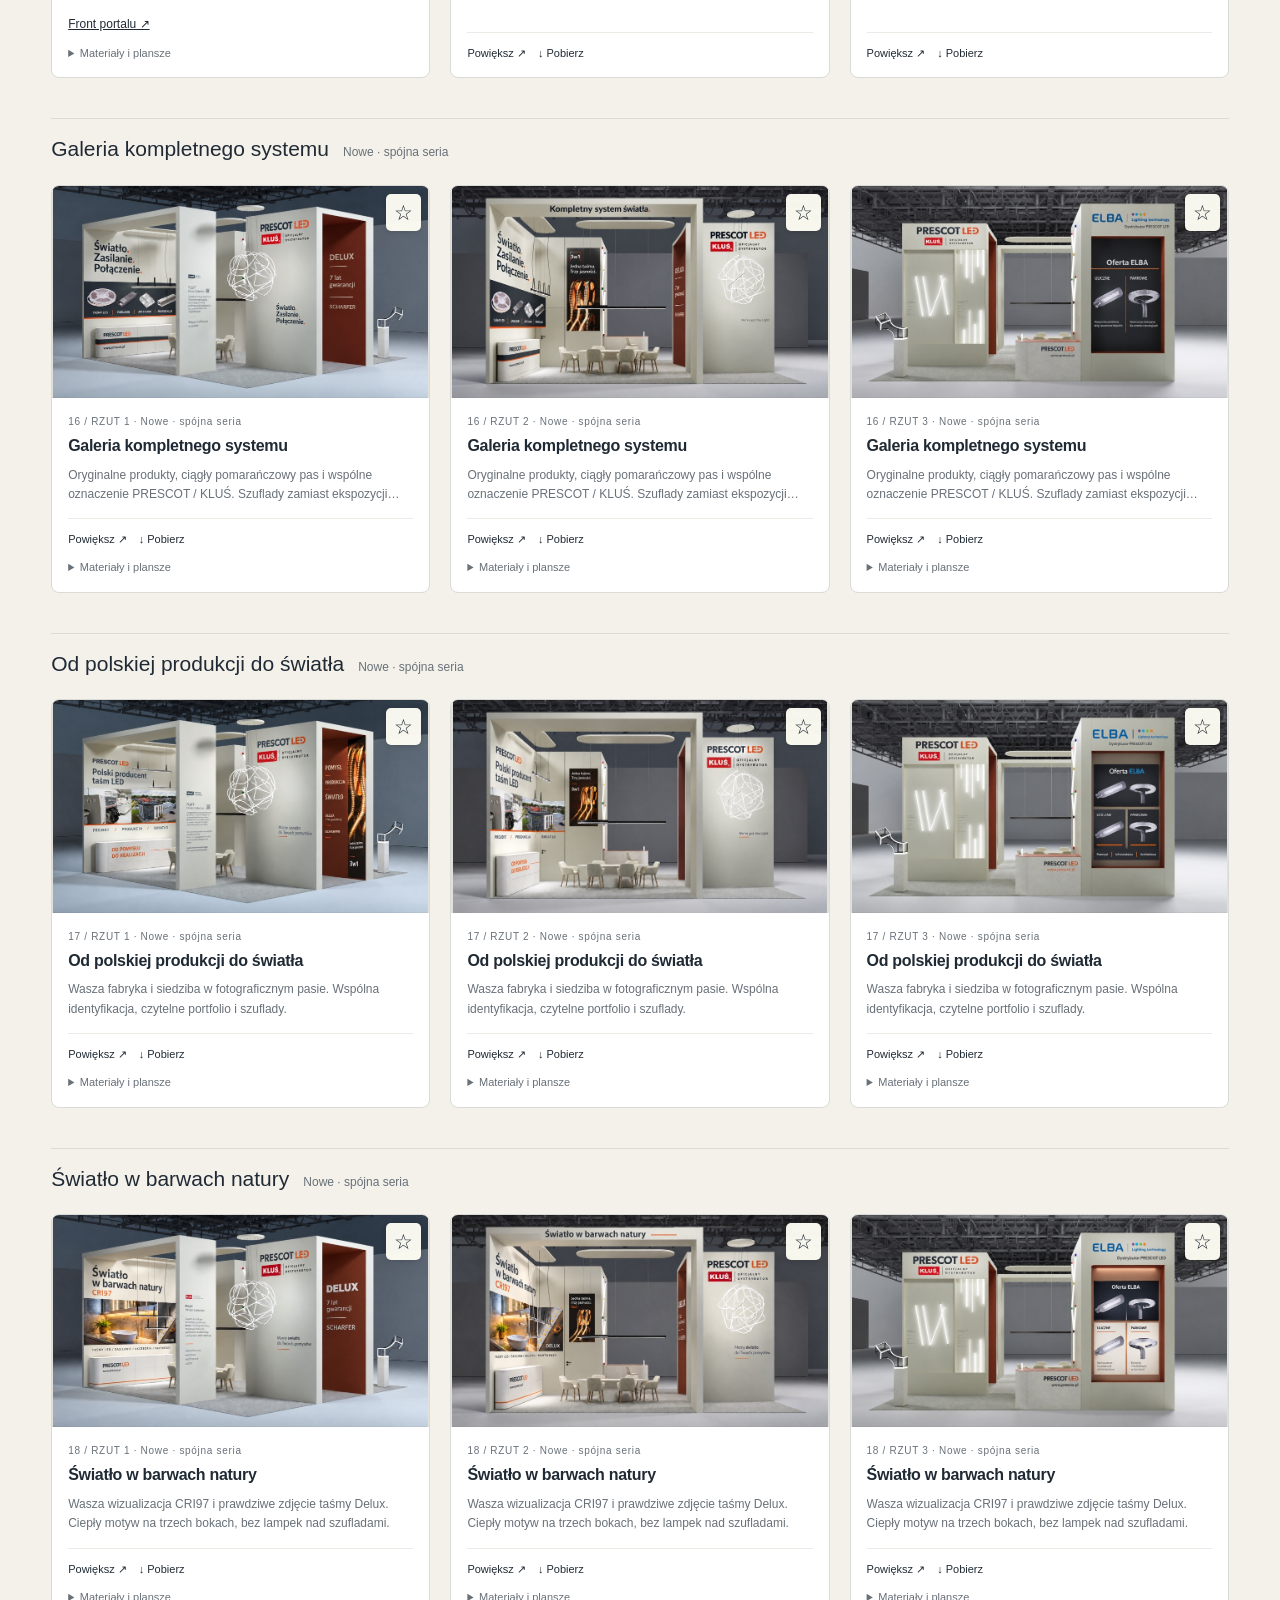
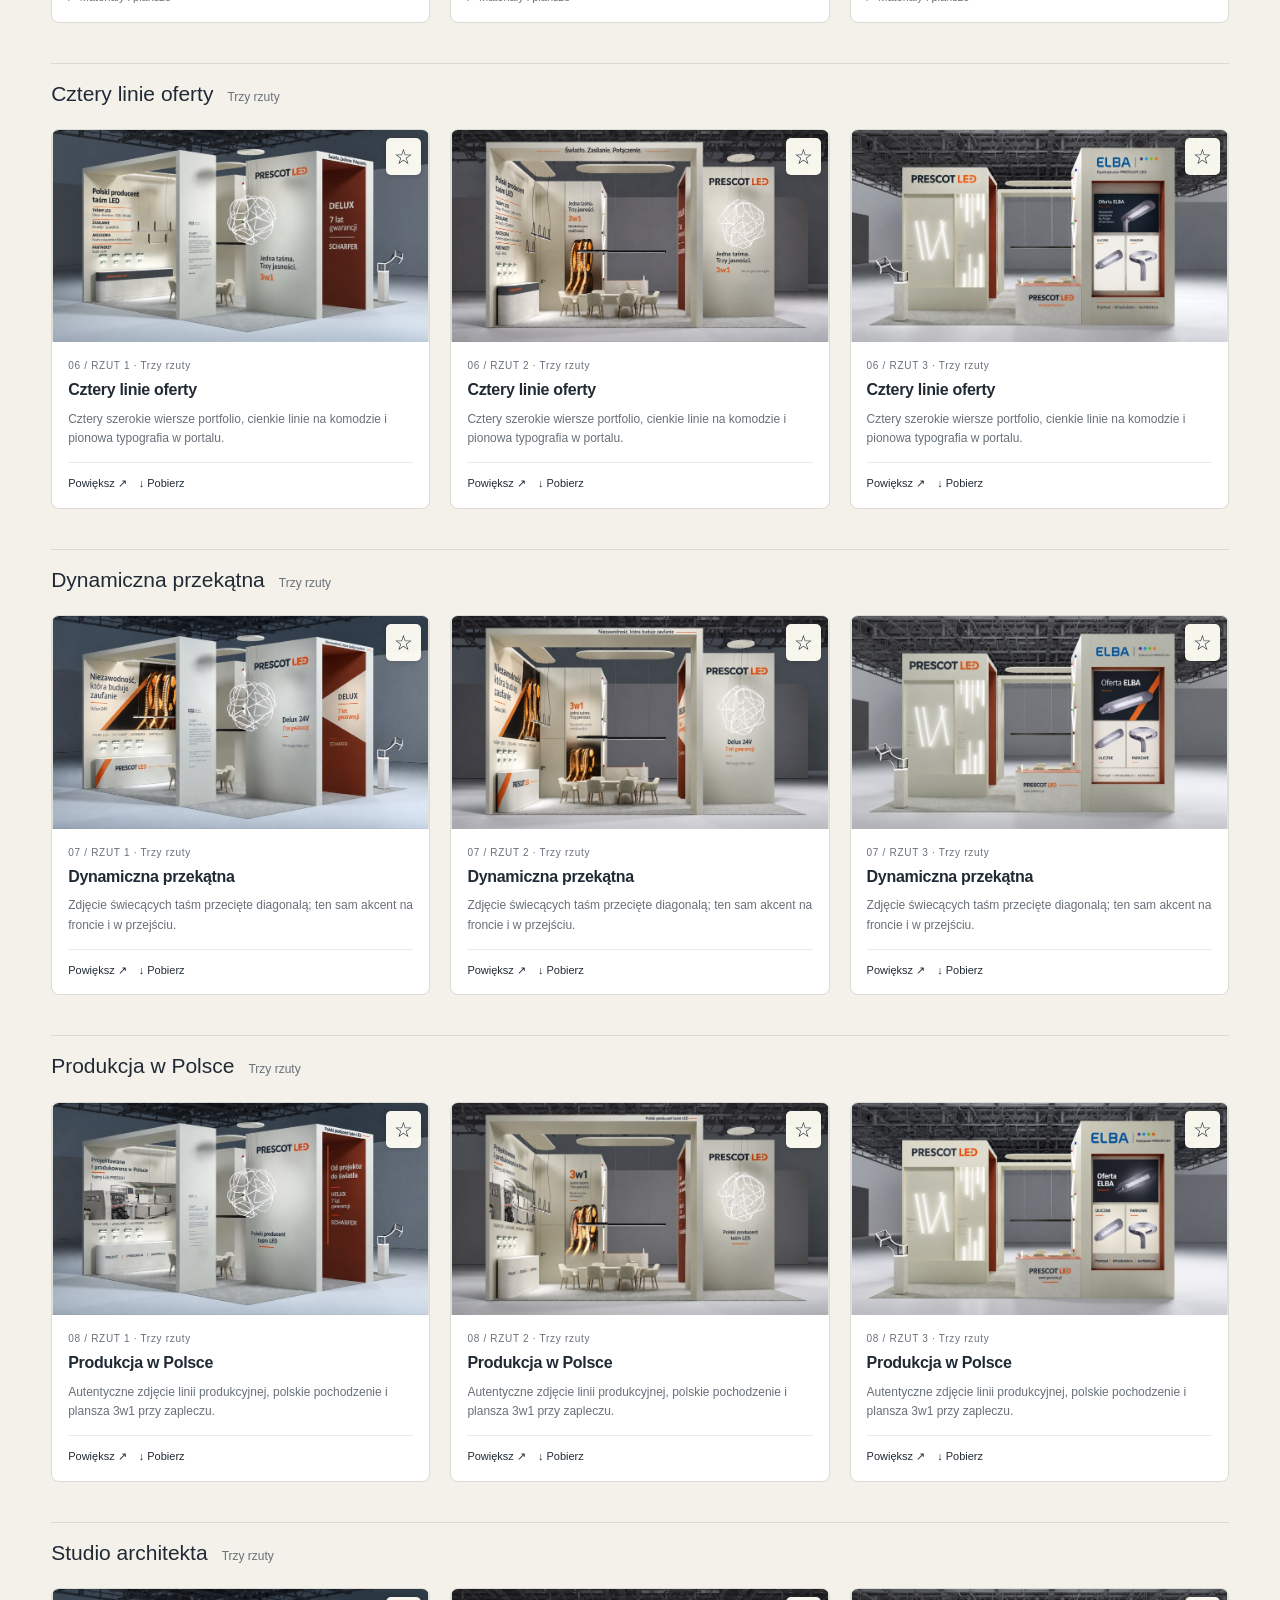
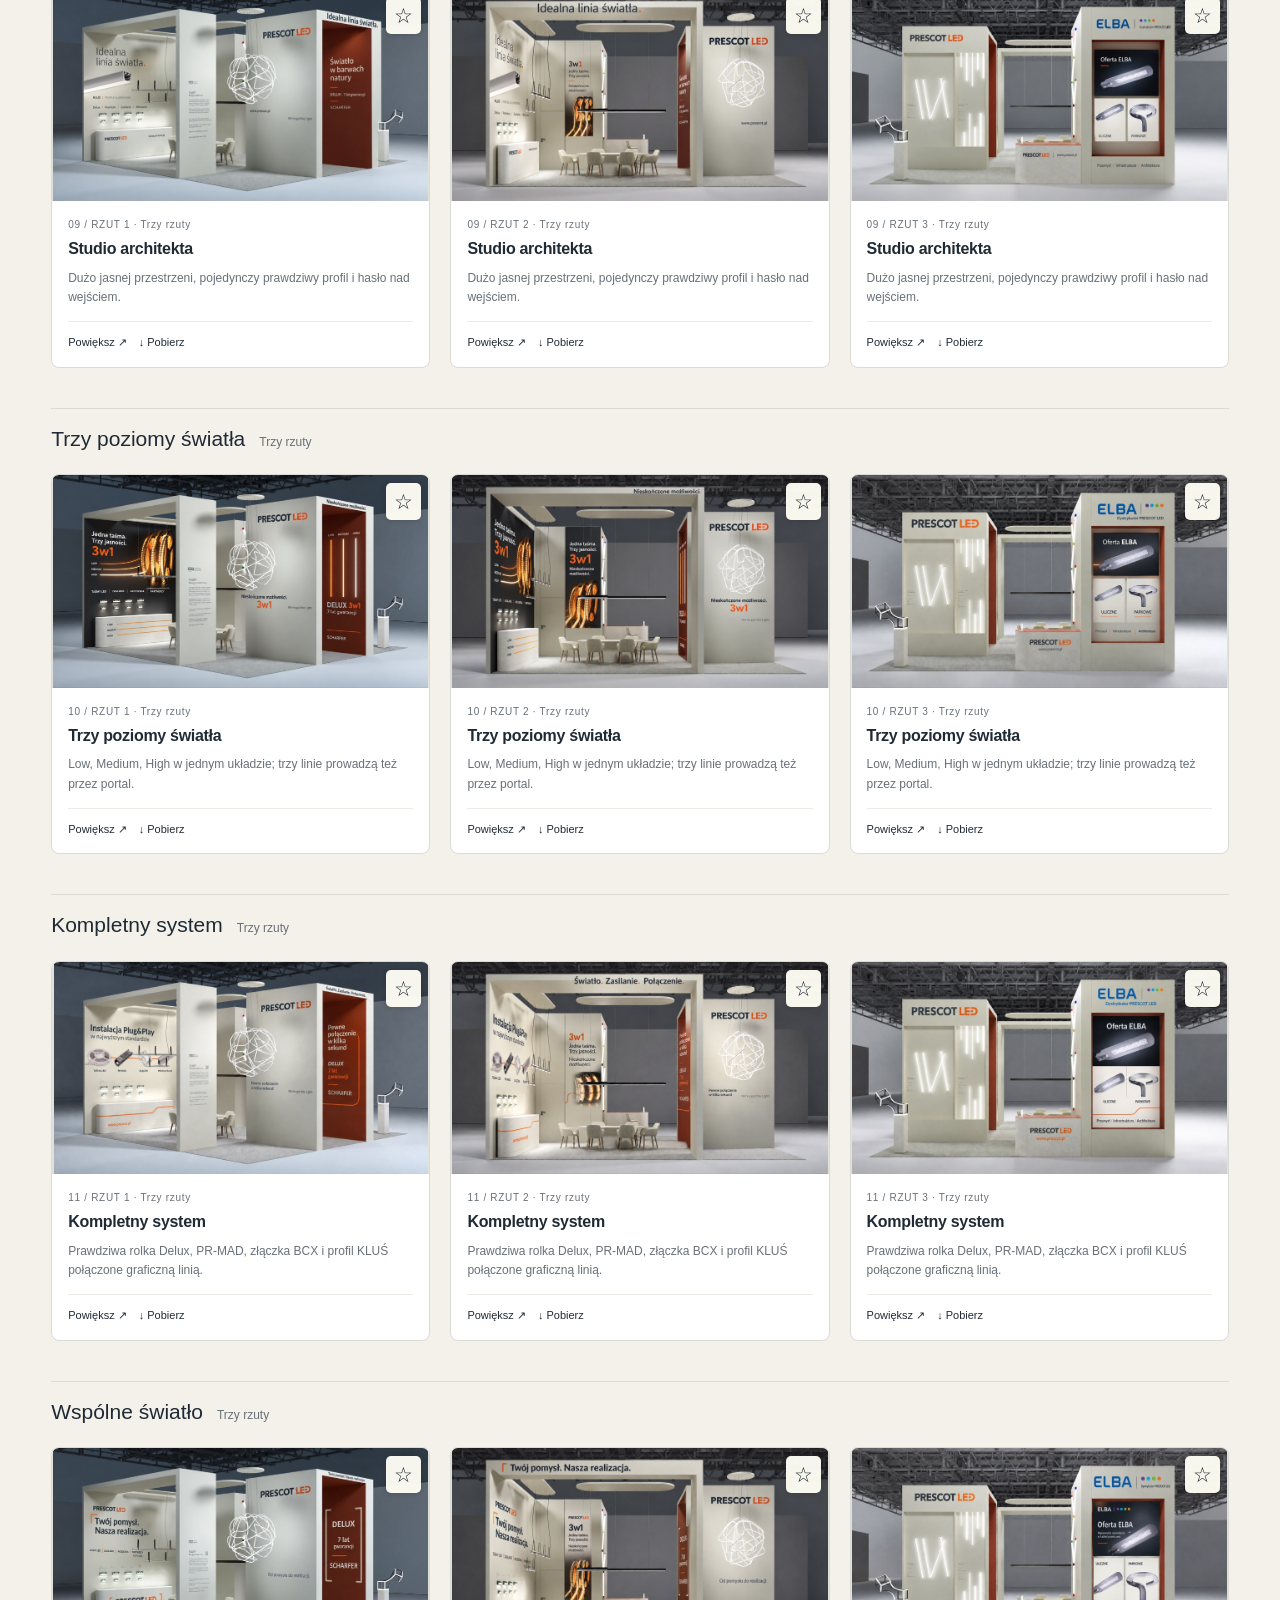
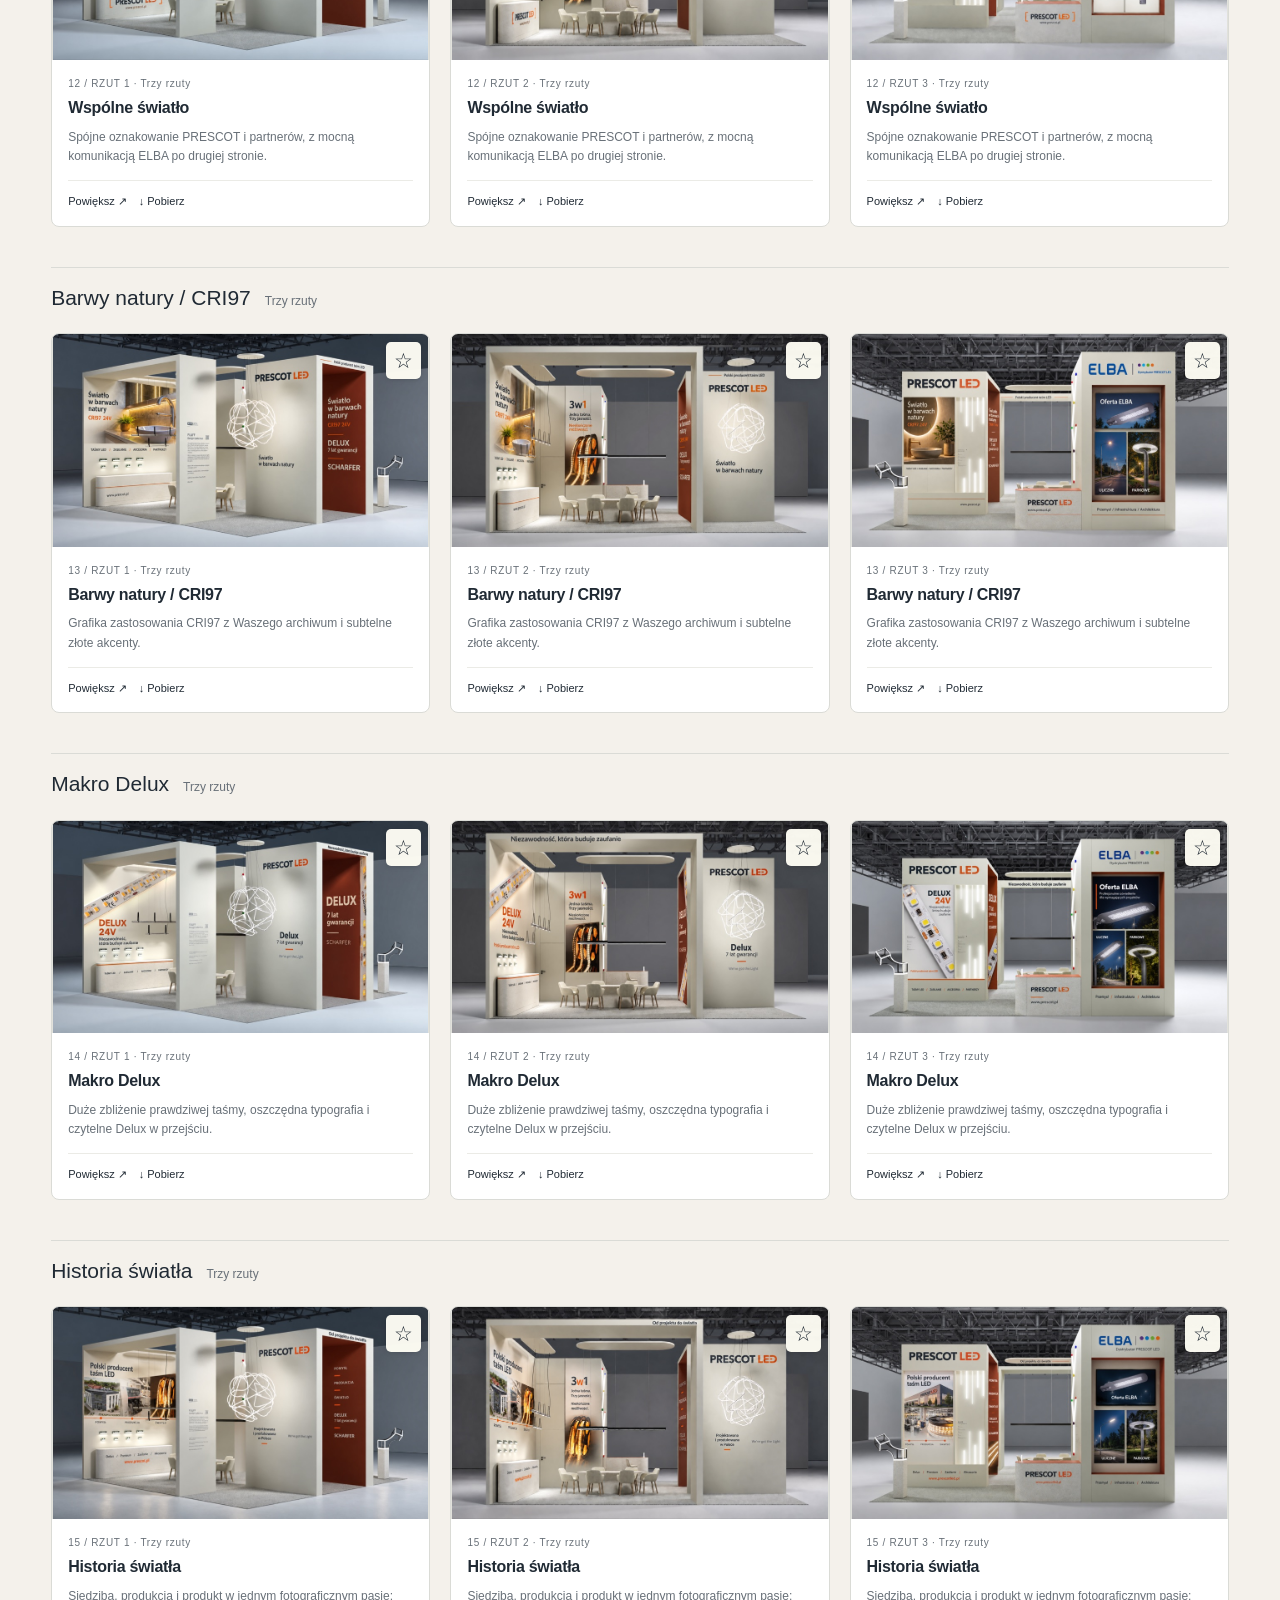
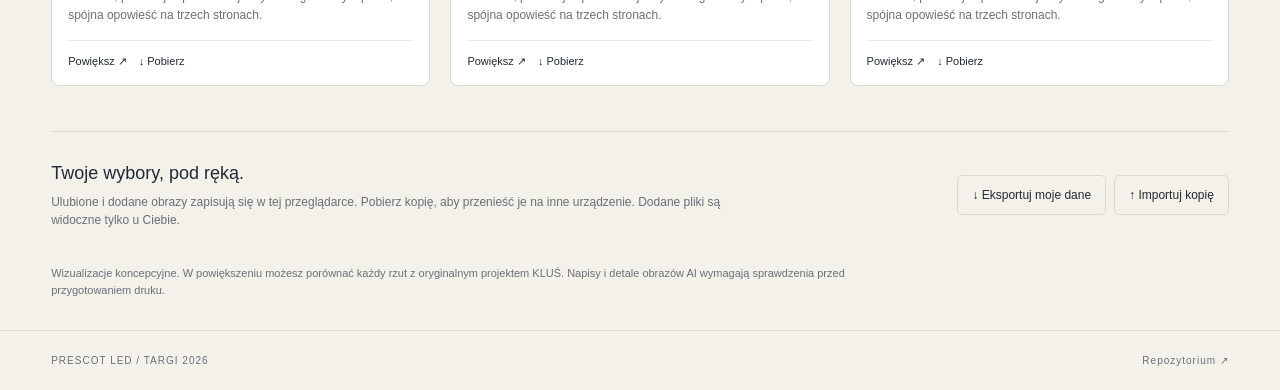
==== commit a9a4846d: "Complete both tablet options with three views and publish only full series" ====
--- a/start.html
+++ b/start.html
@@ -15,17 +15,17 @@
 <a class="skip" href="#gallery">Przejdź do wizualizacji</a>
 <header>
   <div class="brand-row"><a class="brand" href="./">PRESCOT<span>LED</span></a><span class="edition">TARGI / KONCEPCJE STOISKA / 2026</span><span class="edition-number">PRESCOT / KLUŚ / ELBA</span></div>
-  <div class="hero"><div><p class="eyebrow">JEDNO STOISKO. RÓŻNE MOŻLIWOŚCI.</p><h1>Z każdej<br><em>strony.</em></h1></div><div class="hero-info"><p>Obejrzyj koncepcje z trzech stron.<br>Porównaj warianty, zapisz ulubione<br>i pobierz wybrane wizualizacje.</p><div class="stats"><div><strong id="total-count">—</strong><span>wizualizacji</span></div><div><strong id="concept-count">—</strong><span>koncepcji</span></div><div><strong>3</strong><span>rzuty</span></div></div></div></div>
+  <div class="hero"><div><p class="eyebrow">JEDNO STOISKO. RÓŻNE MOŻLIWOŚCI.</p><h1>Z każdej<br><em>strony.</em></h1></div><div class="hero-info"><p>Obejrzyj koncepcje z trzech stron.<br>Każda opcja ma rzuty 1, 2 i 3.<br>Zapisz ulubione<br>i pobierz wybrane wizualizacje.</p><div class="stats"><div><strong id="total-count">—</strong><span>wizualizacji</span></div><div><strong id="concept-count">—</strong><span>koncepcji</span></div><div><strong>3</strong><span>rzuty</span></div></div></div></div>
 </header>
 <main>
   <section class="view-picker" aria-label="Wybierz rzut">
     <button class="view-tab active all-tab" data-view="all" aria-pressed="true"><span class="tab-num">↗</span><span><strong>Wszystkie</strong><small>Cała kolekcja</small></span><b data-count="all">—</b></button>
     <button class="view-tab" data-view="1" aria-pressed="false"><img id="reference-1" alt=""><span><strong>Rzut 1</strong><small>Narożnik i portal</small></span><b data-count="1">—</b></button>
-    <button class="view-tab" data-view="2" aria-pressed="false"><img id="reference-2" alt=""><span><strong>Rzut 2</strong><small>Wnętrze i plansza 3w1</small></span><b data-count="2">—</b></button>
+    <button class="view-tab" data-view="2" aria-pressed="false"><img id="reference-2" alt=""><span><strong>Rzut 2</strong><small>Wnętrze i strefa rozmów</small></span><b data-count="2">—</b></button>
     <button class="view-tab" data-view="3" aria-pressed="false"><img id="reference-3" alt=""><span><strong>Rzut 3</strong><small>Druga strona · KLUŚ / ELBA</small></span><b data-count="3">—</b></button>
   </section>
   <div class="toolbar">
-    <div class="filter-group"><button id="latest" aria-pressed="false">Nowe koncepcje i tablety</button><button id="favorites" aria-pressed="false">☆ Ulubione <span id="favorite-count">0</span></button><button id="mine" aria-pressed="false">Moje obrazy</button></div>
+    <div class="filter-group"><button id="tablets" aria-pressed="false">Tablety · 2 opcje</button><button id="latest" aria-pressed="false">Nowe koncepcje i tablety</button><button id="favorites" aria-pressed="false">☆ Ulubione <span id="favorite-count">0</span></button><button id="mine" aria-pressed="false">Moje obrazy</button></div>
     <label class="search"><span class="sr-only">Szukaj koncepcji</span><input id="search" type="search" placeholder="Szukaj koncepcji…"></label>
     <label class="sr-only" for="concept">Koncepcja</label><select id="concept"><option value="all">Każda koncepcja</option></select>
     <div class="layout-group" aria-label="Układ galerii"><button data-layout="grid" class="active" aria-pressed="true">▦ Kafelki</button><button data-layout="list" aria-pressed="false">☰ Lista</button></div>
@@ -38,7 +38,7 @@
 </main>
 <footer><span>PRESCOT LED / TARGI 2026</span><a href="https://github.com/bohunek5/targi" target="_blank" rel="noopener">Repozytorium ↗</a></footer>
 <dialog id="viewer" aria-labelledby="viewer-title"><div class="viewer-head"><div><small id="viewer-label"></small><h2 id="viewer-title"></h2></div><button id="close-viewer" aria-label="Zamknij powiększenie">✕</button></div><div class="viewer-canvas"><button id="previous" aria-label="Poprzednia wizualizacja">←</button><img id="viewer-image" alt=""><button id="next" aria-label="Następna wizualizacja">→</button></div><div class="viewer-foot"><span id="viewer-position"></span><div><button id="compare">Pokaż oryginał</button><button id="viewer-favorite">☆ Ulubione</button><a id="viewer-download" class="button" download>↓ Pobierz obraz</a></div></div></dialog>
-<dialog id="upload-dialog" aria-labelledby="upload-title"><form id="upload-form"><div class="dialog-head"><h2 id="upload-title">Dodaj wizualizacje</h2><button type="button" id="cancel-upload" aria-label="Zamknij dodawanie">✕</button></div><p>Wybierz rzut, do którego należą obrazy. Możesz dodać kilka plików jednocześnie.</p><label>Rzut<select id="upload-view" required><option value="1">Rzut 1 · Narożnik i portal</option><option value="2">Rzut 2 · Wnętrze i plansza 3w1</option><option value="3">Rzut 3 · KLUŚ / ELBA</option></select></label><label>Nazwa lub opis serii<input id="upload-title-input" maxlength="120" placeholder="Opcjonalnie, np. Wariant z ciemną ścianą"></label><label class="file-label">Wybierz obrazy<input id="upload-files" type="file" accept="image/png,image/jpeg,image/webp" multiple required></label><small>PNG, JPG lub WebP · do 20 MB na plik. Zapis tylko w tej przeglądarce; eksport pozwala zachować kopię.</small><p id="upload-error" role="alert"></p><button class="primary" type="submit" id="upload-submit">Dodaj do galerii</button></form></dialog>
+<dialog id="upload-dialog" aria-labelledby="upload-title"><form id="upload-form"><div class="dialog-head"><h2 id="upload-title">Dodaj wizualizacje</h2><button type="button" id="cancel-upload" aria-label="Zamknij dodawanie">✕</button></div><p>Wybierz rzut, do którego należą obrazy. Możesz dodać kilka plików jednocześnie.</p><label>Rzut<select id="upload-view" required><option value="1">Rzut 1 · Narożnik i portal</option><option value="2">Rzut 2 · Wnętrze i strefa rozmów</option><option value="3">Rzut 3 · KLUŚ / ELBA</option></select></label><label>Nazwa lub opis serii<input id="upload-title-input" maxlength="120" placeholder="Opcjonalnie, np. Wariant z ciemną ścianą"></label><label class="file-label">Wybierz obrazy<input id="upload-files" type="file" accept="image/png,image/jpeg,image/webp" multiple required></label><small>PNG, JPG lub WebP · do 20 MB na plik. Zapis tylko w tej przeglądarce; eksport pozwala zachować kopię.</small><p id="upload-error" role="alert"></p><button class="primary" type="submit" id="upload-submit">Dodaj do galerii</button></form></dialog>
 <div id="toast" role="status" aria-live="polite"></div>
 <noscript><p>Włącz JavaScript, aby korzystać z filtrów i galerii.</p></noscript>
 </body></html>
--- a/styles.css
+++ b/styles.css
@@ -1,2 +1,7 @@
-:root{--ink:#202a34;--paper:#f4f1eb;--orange:#df572e;--line:#dadbd6;--muted:#687078;--white:#fff;--radius:8px}*{box-sizing:border-box}body{margin:0;background:var(--paper);color:var(--ink);font:14px/1.5 -apple-system,BlinkMacSystemFont,"Segoe UI",sans-serif}button,input,select{font:inherit}button,.button{cursor:pointer;border:1px solid var(--line);border-radius:5px;padding:10px 14px;background:transparent;color:inherit;text-decoration:none;transition:background .15s}button:hover,.button:hover{background:#e9e7e1}button:disabled{opacity:.5;cursor:wait}button.active,button[aria-pressed=true]{background:var(--ink);color:#fff;border-color:var(--ink)}button.primary{background:var(--orange);border-color:var(--orange);color:white}button.primary:hover{background:#c64a26}a{color:inherit}input,select{min-width:0;background:#fff;border:1px solid var(--line);padding:10px 12px;border-radius:5px;color:var(--ink)}:focus-visible{outline:3px solid #ef8259;outline-offset:3px}.sr-only{position:absolute;width:1px;height:1px;padding:0;overflow:hidden;clip:rect(0,0,0,0);white-space:nowrap}.skip{position:absolute;top:-100px}.skip:focus{top:0;z-index:100;background:#fff;padding:15px}header{background:var(--ink);color:white;padding:0 4vw 40px}.brand-row{display:flex;align-items:center;border-bottom:1px solid #49525a;padding:25px 0;gap:30px}.brand{font-size:26px;font-weight:800;letter-spacing:-1.5px;text-decoration:none}.brand span{font-weight:400;color:#ea845d;margin-left:5px}.edition{font-size:10px;letter-spacing:2px;color:#c4cace}.edition-number{margin-left:auto;color:#c4cace;font-size:13px}.hero{display:flex;justify-content:space-between;align-items:end;padding-top:35px;gap:35px;max-width:1550px;margin:auto}.eyebrow{font-size:10px;letter-spacing:1.7px;font-weight:600;margin:0 0 12px}header .eyebrow{color:#efa385}h1{font-size:clamp(58px,6.8vw,105px);letter-spacing:-5px;line-height:.97;margin:0;font-weight:500}h1 em{font-style:normal;color:#ee9674}.hero-info{min-width:330px;margin-right:5vw}.hero-info>p{color:#cbd0d4;font-size:16px;line-height:1.7;margin:0 0 25px}.stats{display:flex;gap:40px}.stats strong{font-size:30px;line-height:1.2;font-weight:500;display:block}.stats span{color:#aab3bb;font-size:11px}main{padding:0 4vw;max-width:2000px;margin:auto}.view-picker{display:grid;grid-template-columns:repeat(4,minmax(0,1fr));gap:12px;padding:28px 0}.view-tab{display:flex;align-items:center;text-align:left;gap:13px;padding:12px;background:#fff;min-height:82px}.view-tab img{width:76px;height:49px;object-fit:cover;border-radius:3px}.view-tab span{min-width:0}.view-tab strong{font-size:15px;display:block;font-weight:600}.view-tab small{font-size:10px;display:block;color:var(--muted);margin-top:3px}.view-tab.active small{color:#cbd1d5}.view-tab b{margin-left:auto;font-size:11px;font-weight:500;opacity:.7}.tab-num{font-size:33px;color:var(--orange);padding:0 12px}.toolbar{display:flex;align-items:center;gap:12px;flex-wrap:wrap;padding:16px 0;border-top:1px solid var(--line);border-bottom:1px solid var(--line)}.filter-group,.layout-group{display:flex;gap:6px}.filter-group button{font-size:12px}#favorite-count{font-size:10px;opacity:.7;padding-left:4px}.search{margin-left:auto}.search input{width:205px}.layout-group button{font-size:12px}.collection-heading{display:flex;justify-content:space-between;align-items:center;gap:20px;margin:32px 0 22px}.collection-heading .eyebrow{color:var(--orange);margin-bottom:6px}.collection-heading h2{font-size:24px;font-weight:500;letter-spacing:-.6px;margin:0}.collection-heading h2 span{font-size:13px;color:var(--muted);margin-left:8px}.collection-actions{display:flex;gap:8px;font-size:12px}.gallery{display:grid;grid-template-columns:repeat(4,minmax(0,1fr));gap:20px;outline:none}.card{background:#fff;border:1px solid var(--line);border-radius:var(--radius);overflow:hidden;min-width:0;position:relative;display:flex;flex-direction:column}.image-button{display:block;padding:0;border:0;border-radius:0;width:100%;cursor:zoom-in;background:#e1e1db;position:relative}.image-button img{display:block;width:100%;aspect-ratio:16/9;object-fit:contain}.image-button:after{content:'↗';position:absolute;right:10px;bottom:10px;background:#202a34c9;color:white;line-height:26px;width:26px;border-radius:50%;opacity:0}.image-button:hover:after{opacity:1}.card-body{padding:16px;display:flex;flex-direction:column;flex:1}.card-meta{font-size:10px;letter-spacing:.7px;color:var(--muted);padding-right:25px}.card h3{font-size:16px;letter-spacing:-.3px;font-weight:600;line-height:1.3;margin:7px 0 9px}.card p{font-size:12px;color:var(--muted);line-height:1.6;margin:0 0 14px;display:-webkit-box;-webkit-line-clamp:2;-webkit-box-orient:vertical;overflow:hidden}.card .star{position:absolute;right:8px;top:8px;background:#fffef5f5;color:var(--ink);border:0;font-size:21px;line-height:1;padding:8px;box-shadow:0 1px 5px #0002}.card .star.on{color:#c04824}.card-actions{margin-top:auto;display:flex;gap:12px;align-items:center;font-size:11px;border-top:1px solid #ebebe6;padding-top:12px;flex-wrap:wrap}.card-actions a{text-decoration:none}.card-actions a:hover{text-decoration:underline}.card-actions button{font-size:11px;padding:0;border:0}.card-actions .delete{color:#af3c27;margin-left:auto}.card details{font-size:11px;margin-top:12px}.card summary{cursor:pointer;color:var(--muted)}.card details a{display:block;margin-top:6px}.gallery.list{grid-template-columns:1fr}.list .card{flex-direction:row;min-height:180px}.list .image-button{width:310px;flex-shrink:0}.list .image-button img{height:100%;min-height:180px}.list .card-body{padding:20px 26px}.list .card h3{font-size:21px}.list .card p{-webkit-line-clamp:3}.list .star{top:10px;right:10px}.list .card-actions{margin-top:5px;padding-top:10px;max-width:650px}#empty{text-align:center;padding:70px 20px}#empty h2{font-size:22px;font-weight:500}.personal{display:flex;gap:35px;justify-content:space-between;align-items:center;margin-top:45px;border-top:1px solid var(--line);padding:28px 0}.personal h3{font-size:18px;margin:0 0 6px;font-weight:500}.personal p{font-size:12px;max-width:670px;color:var(--muted);margin:0}.personal>div:last-child{display:flex;gap:8px;flex-shrink:0;font-size:12px}.concept-note{font-size:11px;color:var(--muted);max-width:850px;margin:8px 0 32px}footer{border-top:1px solid var(--line);display:flex;justify-content:space-between;padding:22px 4vw;color:var(--muted);font-size:10px;letter-spacing:1px}footer a{text-decoration:none}dialog{border:1px solid var(--line);border-radius:10px;padding:24px;max-width:560px;width:calc(100% - 30px);color:var(--ink)}dialog::backdrop{background:#111820ed}body:has(dialog[open]){overflow:hidden}.dialog-head{display:flex;align-items:center;justify-content:space-between;gap:15px}.dialog-head h2{margin:0;font-weight:500}.dialog-head button{border:0}#upload-form>label{display:block;margin:18px 0;font-size:12px;font-weight:600}#upload-form input,#upload-form select{display:block;width:100%;margin-top:7px}#upload-form small{font-size:11px;color:var(--muted)}#upload-error{color:#b42d19;font-size:12px}#viewer{max-width:none;width:96vw;height:94dvh;background:#19222b;color:white;border:1px solid #53606a;padding:20px;overflow:hidden}#viewer[open]{display:flex;flex-direction:column}.viewer-head{display:flex;justify-content:space-between;align-items:center;gap:15px}.viewer-head h2{font-size:20px;margin:3px 0;font-weight:500}.viewer-head small{color:#b5c0c8;font-size:11px}.viewer-canvas{min-height:0;flex:1;display:flex;align-items:center;gap:12px;margin:16px 0}.viewer-canvas img{width:0;flex:1;min-height:0;height:100%;object-fit:contain}.viewer-canvas button{padding:12px;flex-shrink:0}.viewer-foot{display:flex;justify-content:space-between;align-items:center;gap:10px;font-size:12px}.viewer-foot>div{display:flex;gap:8px}.viewer-foot span{color:#b5c0c8}#viewer button,#viewer .button{border-color:#65717b}#viewer button:hover,#viewer .button:hover{background:#34404b}#viewer-favorite.on{color:#f6a27d}#toast{position:fixed;bottom:24px;left:50%;transform:translate(-50%,15px);padding:14px 22px;max-width:90vw;width:max-content;background:var(--ink);color:#fff;box-shadow:0 5px 30px #0002;border-radius:6px;z-index:100;opacity:0;pointer-events:none;transition:.2s}#toast.show{opacity:1;transform:translate(-50%,0)}[hidden]{display:none!important}@media(min-width:1800px){.gallery{gap:25px}.card h3{font-size:19px}}@media(max-width:1100px){.view-tab img{width:52px;height:40px}.view-tab{gap:9px}.view-tab small{font-size:9px}.toolbar{gap:8px}.search{margin-left:0;flex:1}.search input{width:100%}.gallery{gap:12px}.card-body{padding:12px}.card h3{font-size:14px}.hero-info{margin-right:0}.personal{flex-wrap:wrap}}@media(max-width:800px){.gallery{grid-template-columns:repeat(2,minmax(0,1fr))}.view-picker{grid-template-columns:repeat(2,minmax(0,1fr));gap:8px}.view-tab img{width:65px}.view-tab small{font-size:10px}.hero-info{min-width:0}.hero-info>p{font-size:13px}.stats{gap:22px}.hero{gap:20px}.edition{letter-spacing:1px;font-size:9px}.collection-heading{align-items:flex-start;flex-direction:column;gap:15px}.collection-heading h2{font-size:22px}.list .image-button{width:220px}.viewer-foot{flex-wrap:wrap}}@media(max-width:520px){header{padding:0 5vw 30px}.brand-row{padding:18px 0;gap:15px}.brand{font-size:22px}.edition{font-size:8px;max-width:120px}.edition-number{display:none}.hero{align-items:start;flex-direction:column;padding-top:25px}.hero-info{display:flex;justify-content:space-between;gap:20px;width:100%;align-items:end}.hero-info>p{font-size:11px;margin:0}.stats{gap:16px}.stats strong{font-size:23px}.stats span{font-size:9px}h1{font-size:64px;letter-spacing:-3px}.eyebrow{font-size:8px}.view-picker{padding:18px 0}.view-tab{padding:9px;min-height:68px;gap:8px}.view-tab img{width:42px;height:33px}.view-tab strong{font-size:12px}.view-tab small{font-size:8px}.view-tab b{font-size:9px}.tab-num{font-size:25px;padding:0 7px}.toolbar{gap:10px}.toolbar>select{font-size:12px;max-width:165px}.filter-group{width:100%}.search{min-width:100%;order:3}.layout-group{margin-left:auto}.layout-group button{padding:9px}.collection-actions{width:100%}.collection-actions button{font-size:10px;padding:10px}.collection-heading{margin-top:24px}.gallery{gap:10px}.card-body{padding:10px}.card-meta{font-size:8px;padding-right:0}.card h3{font-size:13px}.card p{font-size:10px}.card-actions{font-size:10px;gap:8px}.card-actions button{font-size:10px}.card .star{font-size:17px;padding:6px;right:5px;top:5px}.list .card{flex-direction:column}.list .image-button{width:100%}.list .image-button img{min-height:0}.list .card-body{padding:16px}.personal{gap:18px;margin-top:28px}.personal>div:last-child{flex-wrap:wrap;font-size:11px}.viewer-head h2{font-size:15px}.viewer-head small{font-size:9px}#viewer{padding:12px;width:98vw;height:95dvh}.viewer-canvas{gap:4px}.viewer-canvas button{padding:10px 6px}.viewer-foot>div{flex-wrap:wrap;gap:5px}.viewer-foot button,.viewer-foot .button{font-size:10px;padding:9px}.viewer-foot{font-size:10px}footer{font-size:8px}}
+:root{--ink:#202a34;--paper:#f4f1eb;--orange:#df572e;--line:#dadbd6;--muted:#687078;--white:#fff;--radius:8px}*{box-sizing:border-box}body{margin:0;background:var(--paper);color:var(--ink);font:14px/1.5 -apple-system,BlinkMacSystemFont,"Segoe UI",sans-serif}button,input,select{font:inherit}button,.button{cursor:pointer;border:1px solid var(--line);border-radius:5px;padding:10px 14px;background:transparent;color:inherit;text-decoration:none;transition:background .15s}button:hover,.button:hover{background:#e9e7e1}button:disabled{opacity:.5;cursor:wait}button.active,button[aria-pressed=true]{background:var(--ink);color:#fff;border-color:var(--ink)}button.primary{background:var(--orange);border-color:var(--orange);color:white}button.primary:hover{background:#c64a26}a{color:inherit}input,select{min-width:0;background:#fff;border:1px solid var(--line);padding:10px 12px;border-radius:5px;color:var(--ink)}:focus-visible{outline:3px solid #ef8259;outline-offset:3px}.sr-only{position:absolute;width:1px;height:1px;padding:0;overflow:hidden;clip:rect(0,0,0,0);white-space:nowrap}.skip{position:absolute;top:-100px}.skip:focus{top:0;z-index:100;background:#fff;padding:15px}header{background:var(--ink);color:white;padding:0 4vw 40px}.brand-row{display:flex;align-items:center;border-bottom:1px solid #49525a;padding:25px 0;gap:30px}.brand{font-size:26px;font-weight:800;letter-spacing:-1.5px;text-decoration:none}.brand span{font-weight:400;color:#ea845d;margin-left:5px}.edition{font-size:10px;letter-spacing:2px;color:#c4cace}.edition-number{margin-left:auto;color:#c4cace;font-size:13px}.hero{display:flex;justify-content:space-between;align-items:end;padding-top:35px;gap:35px;max-width:1550px;margin:auto}.eyebrow{font-size:10px;letter-spacing:1.7px;font-weight:600;margin:0 0 12px}header .eyebrow{color:#efa385}h1{font-size:clamp(58px,6.8vw,105px);letter-spacing:-5px;line-height:.97;margin:0;font-weight:500}h1 em{font-style:normal;color:#ee9674}.hero-info{min-width:330px;margin-right:5vw}.hero-info>p{color:#cbd0d4;font-size:16px;line-height:1.7;margin:0 0 25px}.stats{display:flex;gap:40px}.stats strong{font-size:30px;line-height:1.2;font-weight:500;display:block}.stats span{color:#aab3bb;font-size:11px}main{padding:0 4vw;max-width:2000px;margin:auto}.view-picker{display:grid;grid-template-columns:repeat(4,minmax(0,1fr));gap:12px;padding:28px 0}.view-tab{display:flex;align-items:center;text-align:left;gap:13px;padding:12px;background:#fff;min-height:82px}.view-tab img{width:76px;height:49px;object-fit:cover;border-radius:3px}.view-tab span{min-width:0}.view-tab strong{font-size:15px;display:block;font-weight:600}.view-tab small{font-size:10px;display:block;color:var(--muted);margin-top:3px}.view-tab.active small{color:#cbd1d5}.view-tab b{margin-left:auto;font-size:11px;font-weight:500;opacity:.7}.tab-num{font-size:33px;color:var(--orange);padding:0 12px}.toolbar{display:flex;align-items:center;gap:12px;flex-wrap:wrap;padding:16px 0;border-top:1px solid var(--line);border-bottom:1px solid var(--line)}.filter-group,.layout-group{display:flex;gap:6px}.filter-group button{font-size:12px}#favorite-count{font-size:10px;opacity:.7;padding-left:4px}.search{margin-left:auto}.search input{width:205px}.layout-group button{font-size:12px}.collection-heading{display:flex;justify-content:space-between;align-items:center;gap:20px;margin:32px 0 22px}.collection-heading .eyebrow{color:var(--orange);margin-bottom:6px}.collection-heading h2{font-size:24px;font-weight:500;letter-spacing:-.6px;margin:0}.collection-heading h2 span{font-size:13px;color:var(--muted);margin-left:8px}.collection-actions{display:flex;gap:8px;font-size:12px}.gallery{display:grid;grid-template-columns:repeat(3,minmax(0,1fr));gap:20px;outline:none}.card{background:#fff;border:1px solid var(--line);border-radius:var(--radius);overflow:hidden;min-width:0;position:relative;display:flex;flex-direction:column}.image-button{display:block;padding:0;border:0;border-radius:0;width:100%;cursor:zoom-in;background:#e1e1db;position:relative}.image-button img{display:block;width:100%;aspect-ratio:16/9;object-fit:contain}.image-button:after{content:'↗';position:absolute;right:10px;bottom:10px;background:#202a34c9;color:white;line-height:26px;width:26px;border-radius:50%;opacity:0}.image-button:hover:after{opacity:1}.card-body{padding:16px;display:flex;flex-direction:column;flex:1}.card-meta{font-size:10px;letter-spacing:.7px;color:var(--muted);padding-right:25px}.card h3{font-size:16px;letter-spacing:-.3px;font-weight:600;line-height:1.3;margin:7px 0 9px}.card p{font-size:12px;color:var(--muted);line-height:1.6;margin:0 0 14px;display:-webkit-box;-webkit-line-clamp:2;-webkit-box-orient:vertical;overflow:hidden}.card .star{position:absolute;right:8px;top:8px;background:#fffef5f5;color:var(--ink);border:0;font-size:21px;line-height:1;padding:8px;box-shadow:0 1px 5px #0002}.card .star.on{color:#c04824}.card-actions{margin-top:auto;display:flex;gap:12px;align-items:center;font-size:11px;border-top:1px solid #ebebe6;padding-top:12px;flex-wrap:wrap}.card-actions a{text-decoration:none}.card-actions a:hover{text-decoration:underline}.card-actions button{font-size:11px;padding:0;border:0}.card-actions .delete{color:#af3c27;margin-left:auto}.card details{font-size:11px;margin-top:12px}.card summary{cursor:pointer;color:var(--muted)}.card details a{display:block;margin-top:6px}.gallery.list{grid-template-columns:1fr}.list .card{flex-direction:row;min-height:180px}.list .image-button{width:310px;flex-shrink:0}.list .image-button img{height:100%;min-height:180px}.list .card-body{padding:20px 26px}.list .card h3{font-size:21px}.list .card p{-webkit-line-clamp:3}.list .star{top:10px;right:10px}.list .card-actions{margin-top:5px;padding-top:10px;max-width:650px}#empty{text-align:center;padding:70px 20px}#empty h2{font-size:22px;font-weight:500}.personal{display:flex;gap:35px;justify-content:space-between;align-items:center;margin-top:45px;border-top:1px solid var(--line);padding:28px 0}.personal h3{font-size:18px;margin:0 0 6px;font-weight:500}.personal p{font-size:12px;max-width:670px;color:var(--muted);margin:0}.personal>div:last-child{display:flex;gap:8px;flex-shrink:0;font-size:12px}.concept-note{font-size:11px;color:var(--muted);max-width:850px;margin:8px 0 32px}footer{border-top:1px solid var(--line);display:flex;justify-content:space-between;padding:22px 4vw;color:var(--muted);font-size:10px;letter-spacing:1px}footer a{text-decoration:none}dialog{border:1px solid var(--line);border-radius:10px;padding:24px;max-width:560px;width:calc(100% - 30px);color:var(--ink)}dialog::backdrop{background:#111820ed}body:has(dialog[open]){overflow:hidden}.dialog-head{display:flex;align-items:center;justify-content:space-between;gap:15px}.dialog-head h2{margin:0;font-weight:500}.dialog-head button{border:0}#upload-form>label{display:block;margin:18px 0;font-size:12px;font-weight:600}#upload-form input,#upload-form select{display:block;width:100%;margin-top:7px}#upload-form small{font-size:11px;color:var(--muted)}#upload-error{color:#b42d19;font-size:12px}#viewer{max-width:none;width:96vw;height:94dvh;background:#19222b;color:white;border:1px solid #53606a;padding:20px;overflow:hidden}#viewer[open]{display:flex;flex-direction:column}.viewer-head{display:flex;justify-content:space-between;align-items:center;gap:15px}.viewer-head h2{font-size:20px;margin:3px 0;font-weight:500}.viewer-head small{color:#b5c0c8;font-size:11px}.viewer-canvas{min-height:0;flex:1;display:flex;align-items:center;gap:12px;margin:16px 0}.viewer-canvas img{width:0;flex:1;min-height:0;height:100%;object-fit:contain}.viewer-canvas button{padding:12px;flex-shrink:0}.viewer-foot{display:flex;justify-content:space-between;align-items:center;gap:10px;font-size:12px}.viewer-foot>div{display:flex;gap:8px}.viewer-foot span{color:#b5c0c8}#viewer button,#viewer .button{border-color:#65717b}#viewer button:hover,#viewer .button:hover{background:#34404b}#viewer-favorite.on{color:#f6a27d}#toast{position:fixed;bottom:24px;left:50%;transform:translate(-50%,15px);padding:14px 22px;max-width:90vw;width:max-content;background:var(--ink);color:#fff;box-shadow:0 5px 30px #0002;border-radius:6px;z-index:100;opacity:0;pointer-events:none;transition:.2s}#toast.show{opacity:1;transform:translate(-50%,0)}[hidden]{display:none!important}@media(min-width:1800px){.gallery{gap:25px}.card h3{font-size:19px}}@media(max-width:1100px){.view-tab img{width:52px;height:40px}.view-tab{gap:9px}.view-tab small{font-size:9px}.toolbar{gap:8px}.search{margin-left:0;flex:1}.search input{width:100%}.gallery{gap:12px}.card-body{padding:12px}.card h3{font-size:14px}.hero-info{margin-right:0}.personal{flex-wrap:wrap}}@media(max-width:800px){.gallery{grid-template-columns:repeat(2,minmax(0,1fr))}.view-picker{grid-template-columns:repeat(2,minmax(0,1fr));gap:8px}.view-tab img{width:65px}.view-tab small{font-size:10px}.hero-info{min-width:0}.hero-info>p{font-size:13px}.stats{gap:22px}.hero{gap:20px}.edition{letter-spacing:1px;font-size:9px}.collection-heading{align-items:flex-start;flex-direction:column;gap:15px}.collection-heading h2{font-size:22px}.list .image-button{width:220px}.viewer-foot{flex-wrap:wrap}}@media(max-width:520px){header{padding:0 5vw 30px}.brand-row{padding:18px 0;gap:15px}.brand{font-size:22px}.edition{font-size:8px;max-width:120px}.edition-number{display:none}.hero{align-items:start;flex-direction:column;padding-top:25px}.hero-info{display:flex;justify-content:space-between;gap:20px;width:100%;align-items:end}.hero-info>p{font-size:11px;margin:0}.stats{gap:16px}.stats strong{font-size:23px}.stats span{font-size:9px}h1{font-size:64px;letter-spacing:-3px}.eyebrow{font-size:8px}.view-picker{padding:18px 0}.view-tab{padding:9px;min-height:68px;gap:8px}.view-tab img{width:42px;height:33px}.view-tab strong{font-size:12px}.view-tab small{font-size:8px}.view-tab b{font-size:9px}.tab-num{font-size:25px;padding:0 7px}.toolbar{gap:10px}.toolbar>select{font-size:12px;max-width:165px}.filter-group{width:100%}.search{min-width:100%;order:3}.layout-group{margin-left:auto}.layout-group button{padding:9px}.collection-actions{width:100%}.collection-actions button{font-size:10px;padding:10px}.collection-heading{margin-top:24px}.gallery{gap:10px}.card-body{padding:10px}.card-meta{font-size:8px;padding-right:0}.card h3{font-size:13px}.card p{font-size:10px}.card-actions{font-size:10px;gap:8px}.card-actions button{font-size:10px}.card .star{font-size:17px;padding:6px;right:5px;top:5px}.list .card{flex-direction:column}.list .image-button{width:100%}.list .image-button img{min-height:0}.list .card-body{padding:16px}.personal{gap:18px;margin-top:28px}.personal>div:last-child{flex-wrap:wrap;font-size:11px}.viewer-head h2{font-size:15px}.viewer-head small{font-size:9px}#viewer{padding:12px;width:98vw;height:95dvh}.viewer-canvas{gap:4px}.viewer-canvas button{padding:10px 6px}.viewer-foot>div{flex-wrap:wrap;gap:5px}.viewer-foot button,.viewer-foot .button{font-size:10px;padding:9px}.viewer-foot{font-size:10px}footer{font-size:8px}}
 :is(.image-button) img{height:auto}
+
+.concept-heading{grid-column:1/-1;margin:20px 0 0;padding:14px 0 0;border-top:1px solid var(--line);font-size:21px;font-weight:500;display:flex;align-items:baseline;gap:14px;flex-wrap:wrap}.concept-heading:first-child{margin-top:0}.concept-heading span{font-size:12px;color:var(--muted);font-weight:400}@media(max-width:520px){.gallery{grid-template-columns:minmax(0,1fr)}.concept-heading{font-size:18px;gap:8px}}
+
+.portal-preview{font-size:12px;margin-top:12px;color:var(--ink)}
+.filter-group{flex-wrap:wrap}
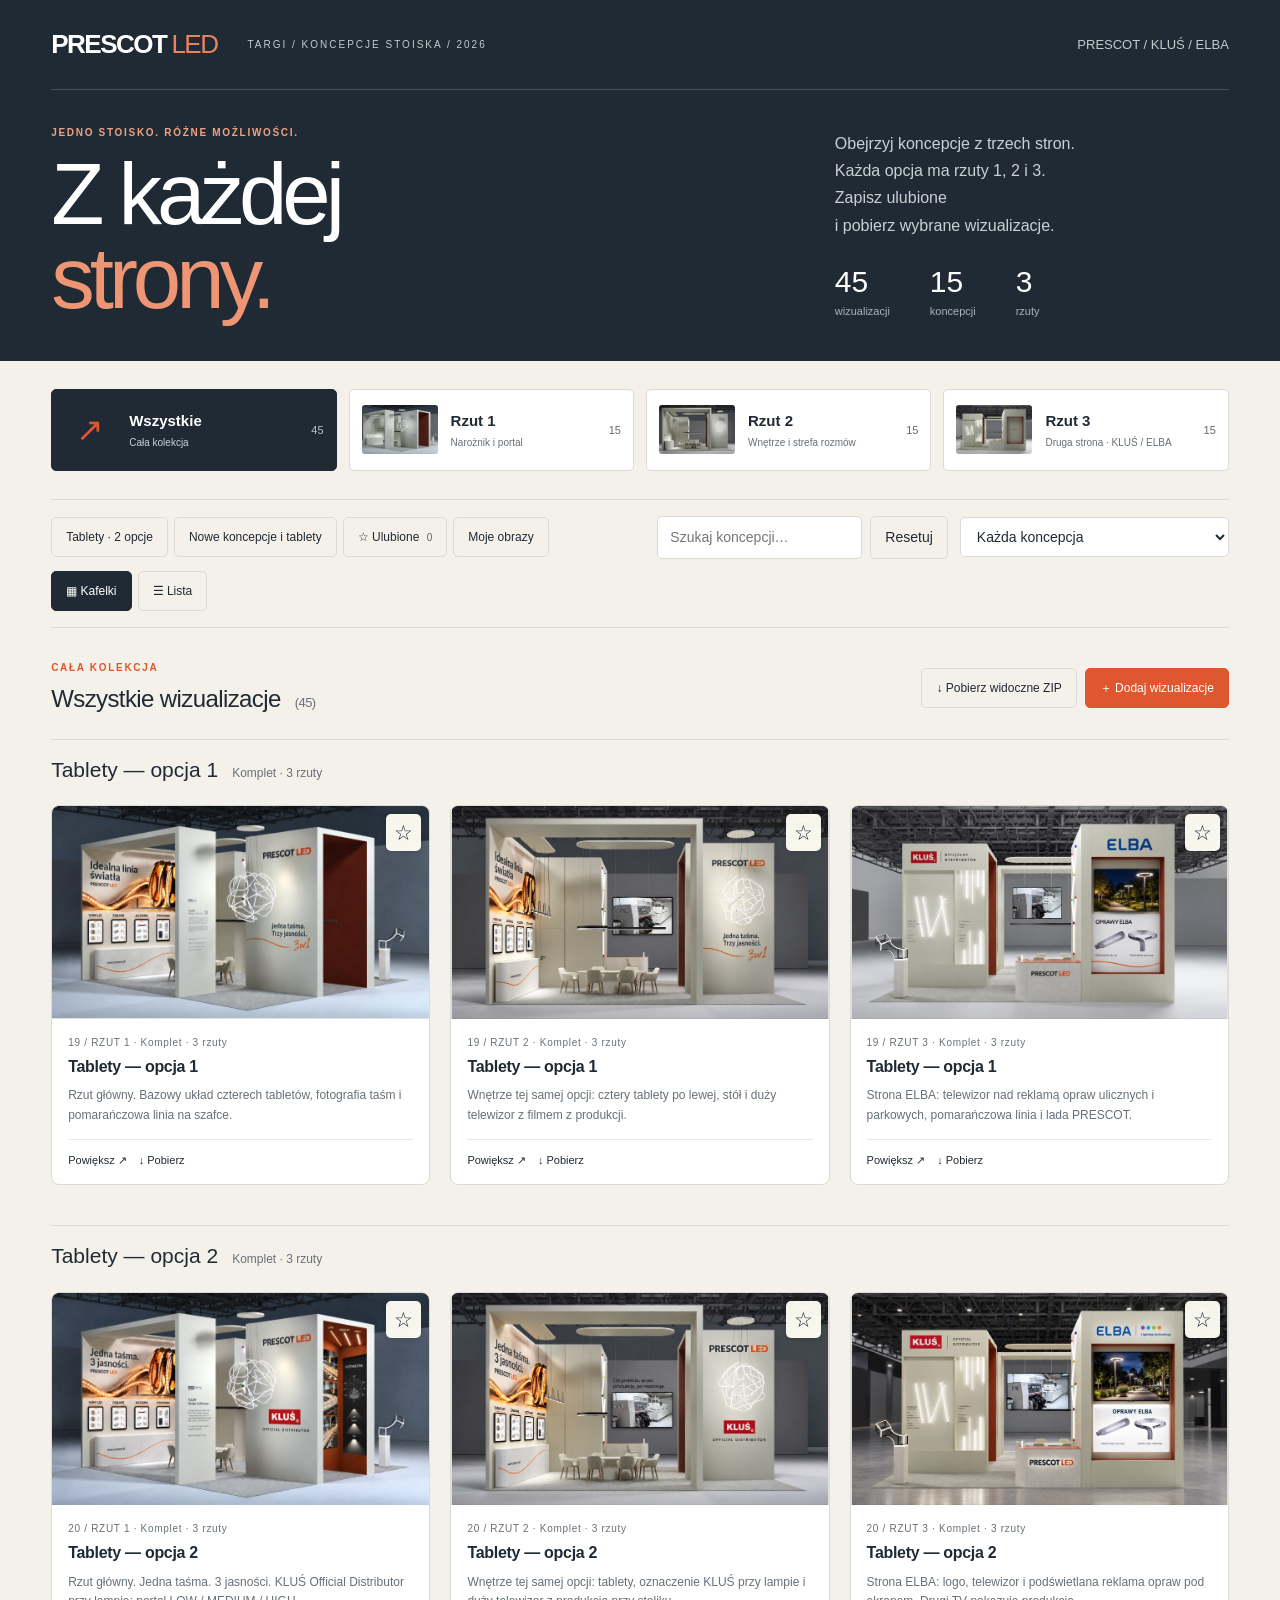
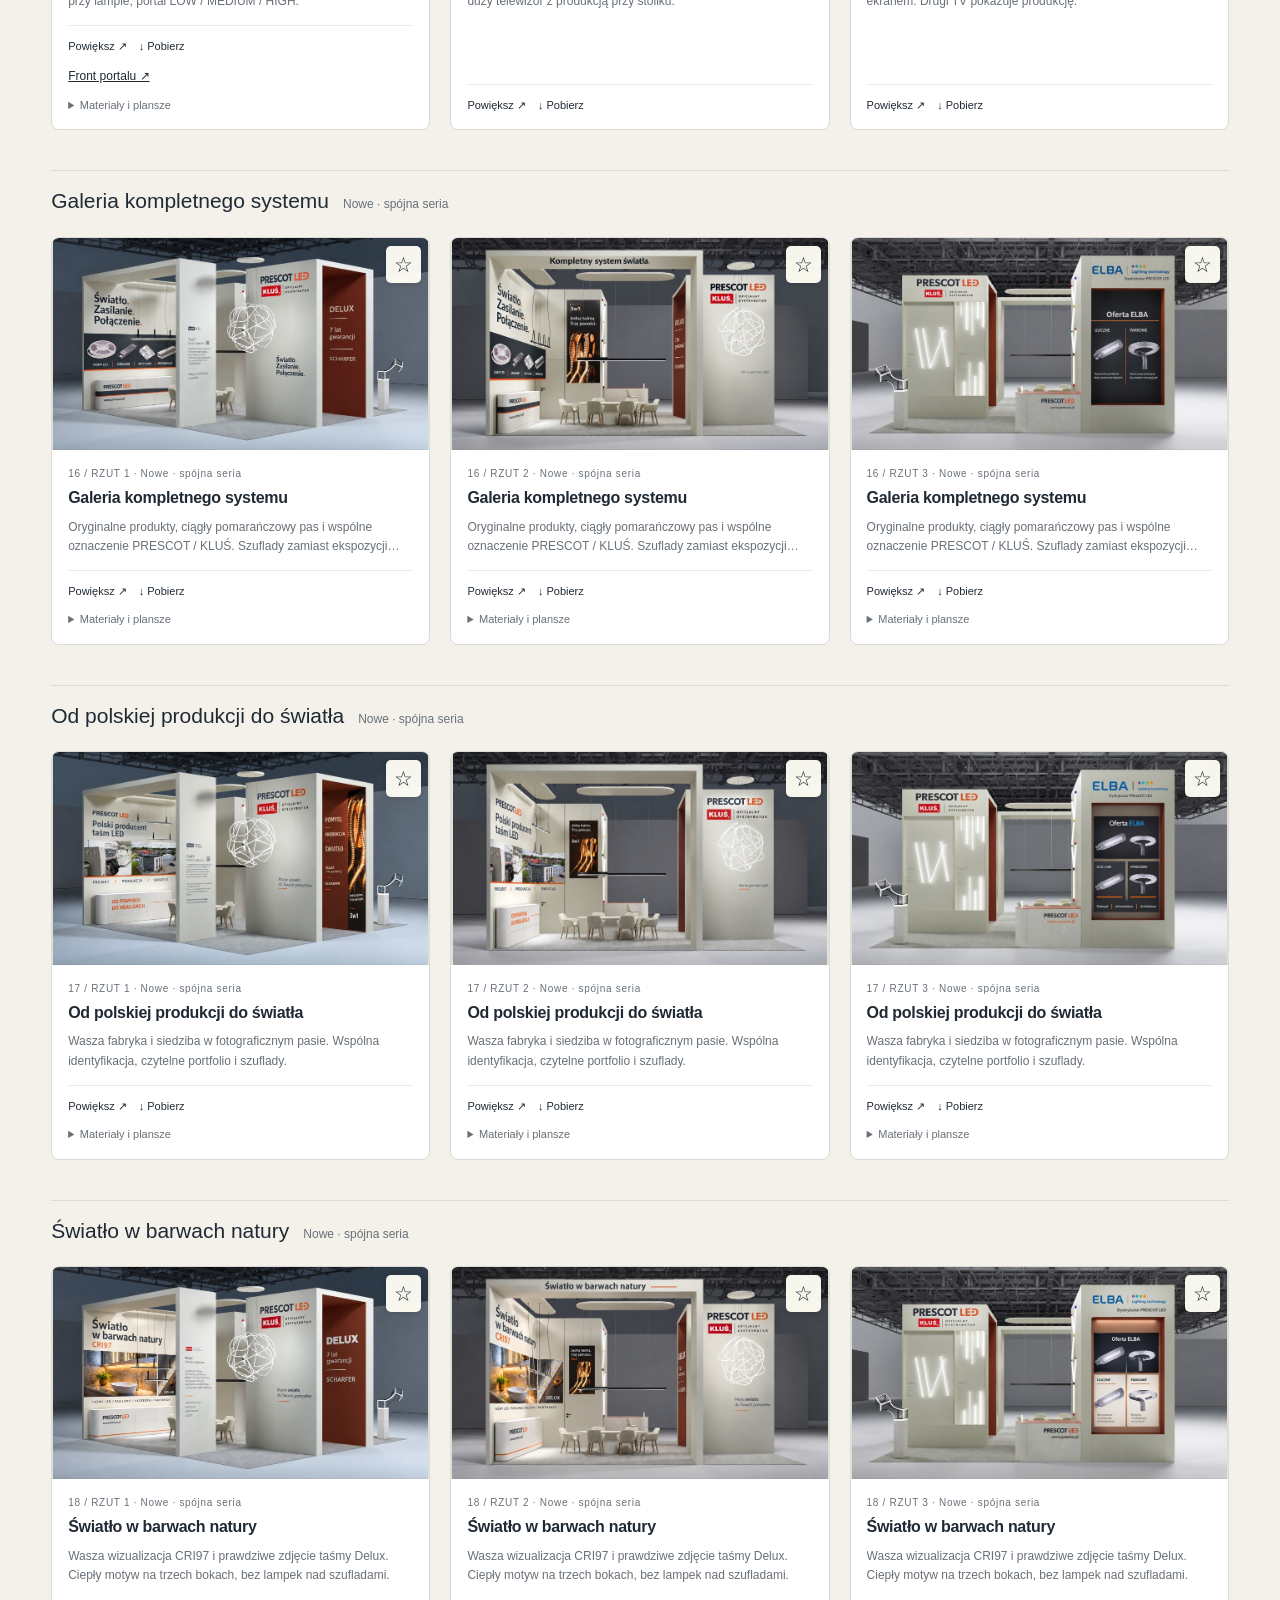
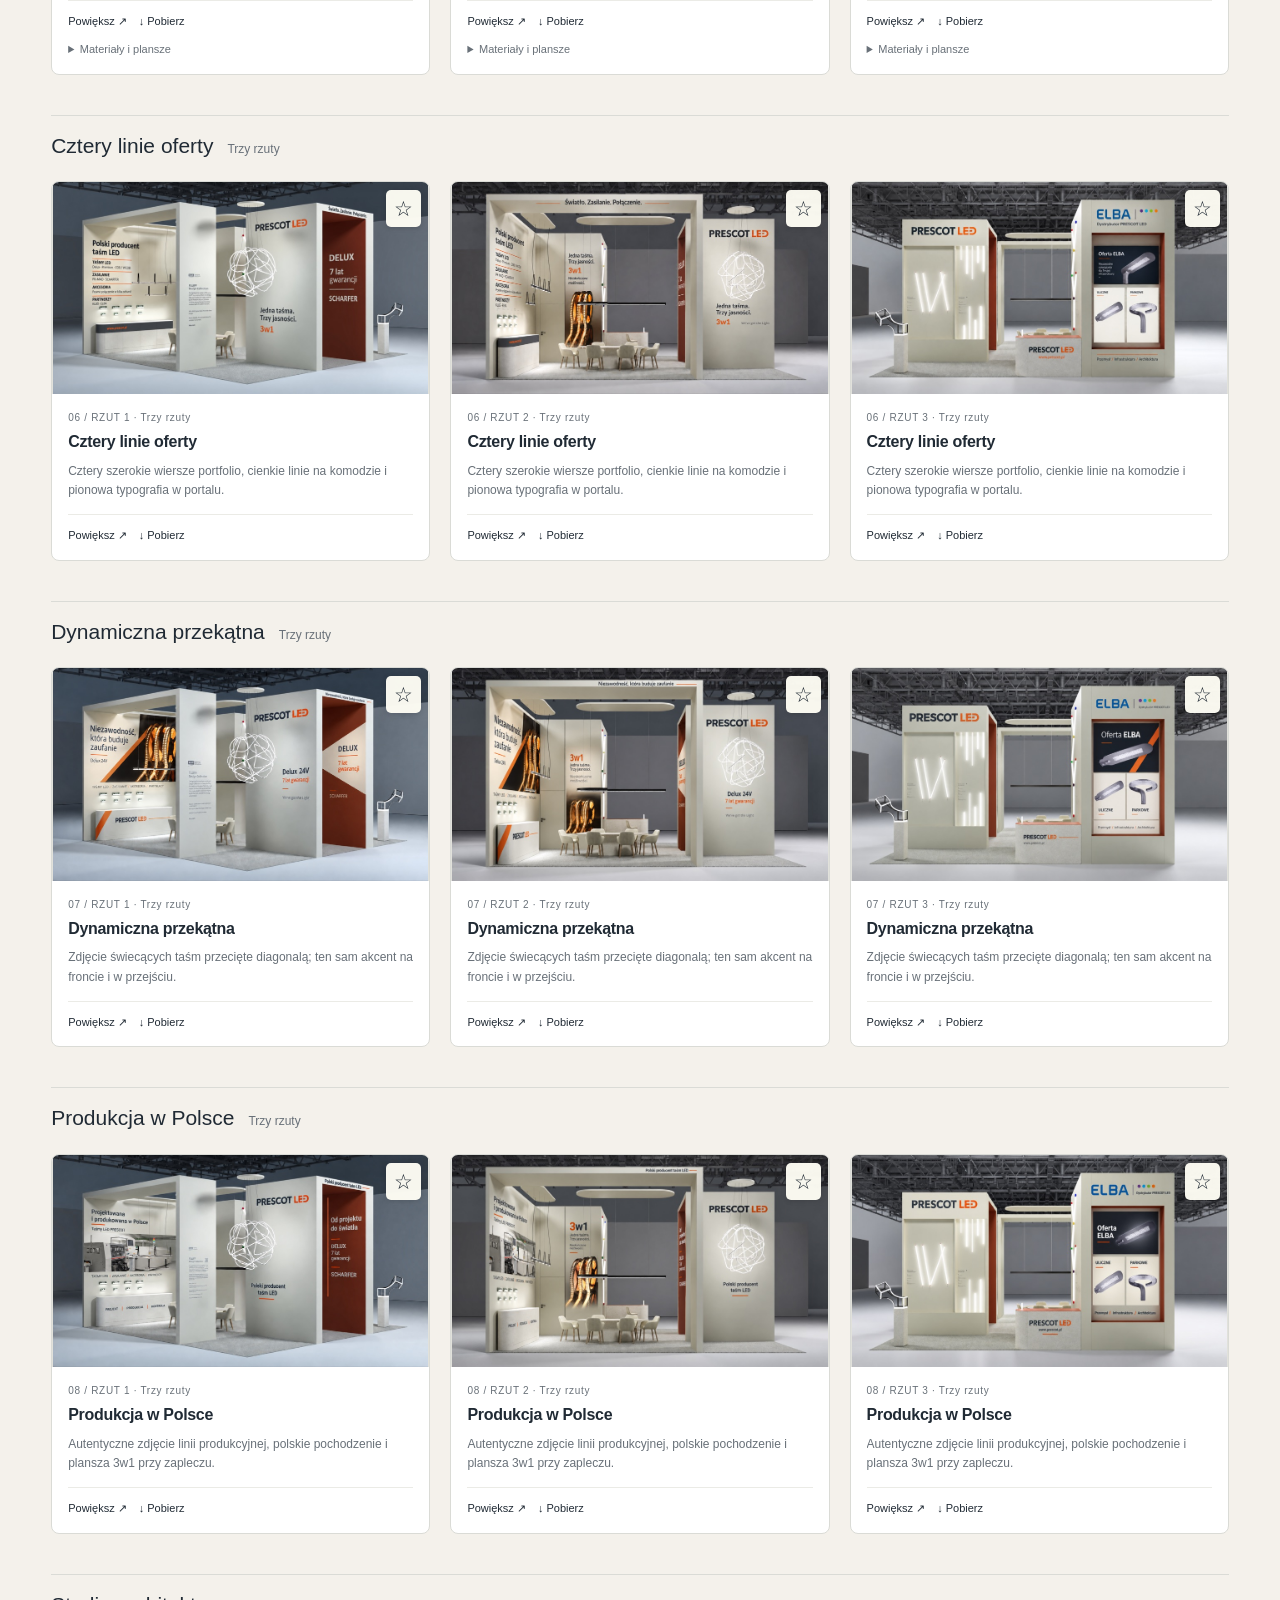
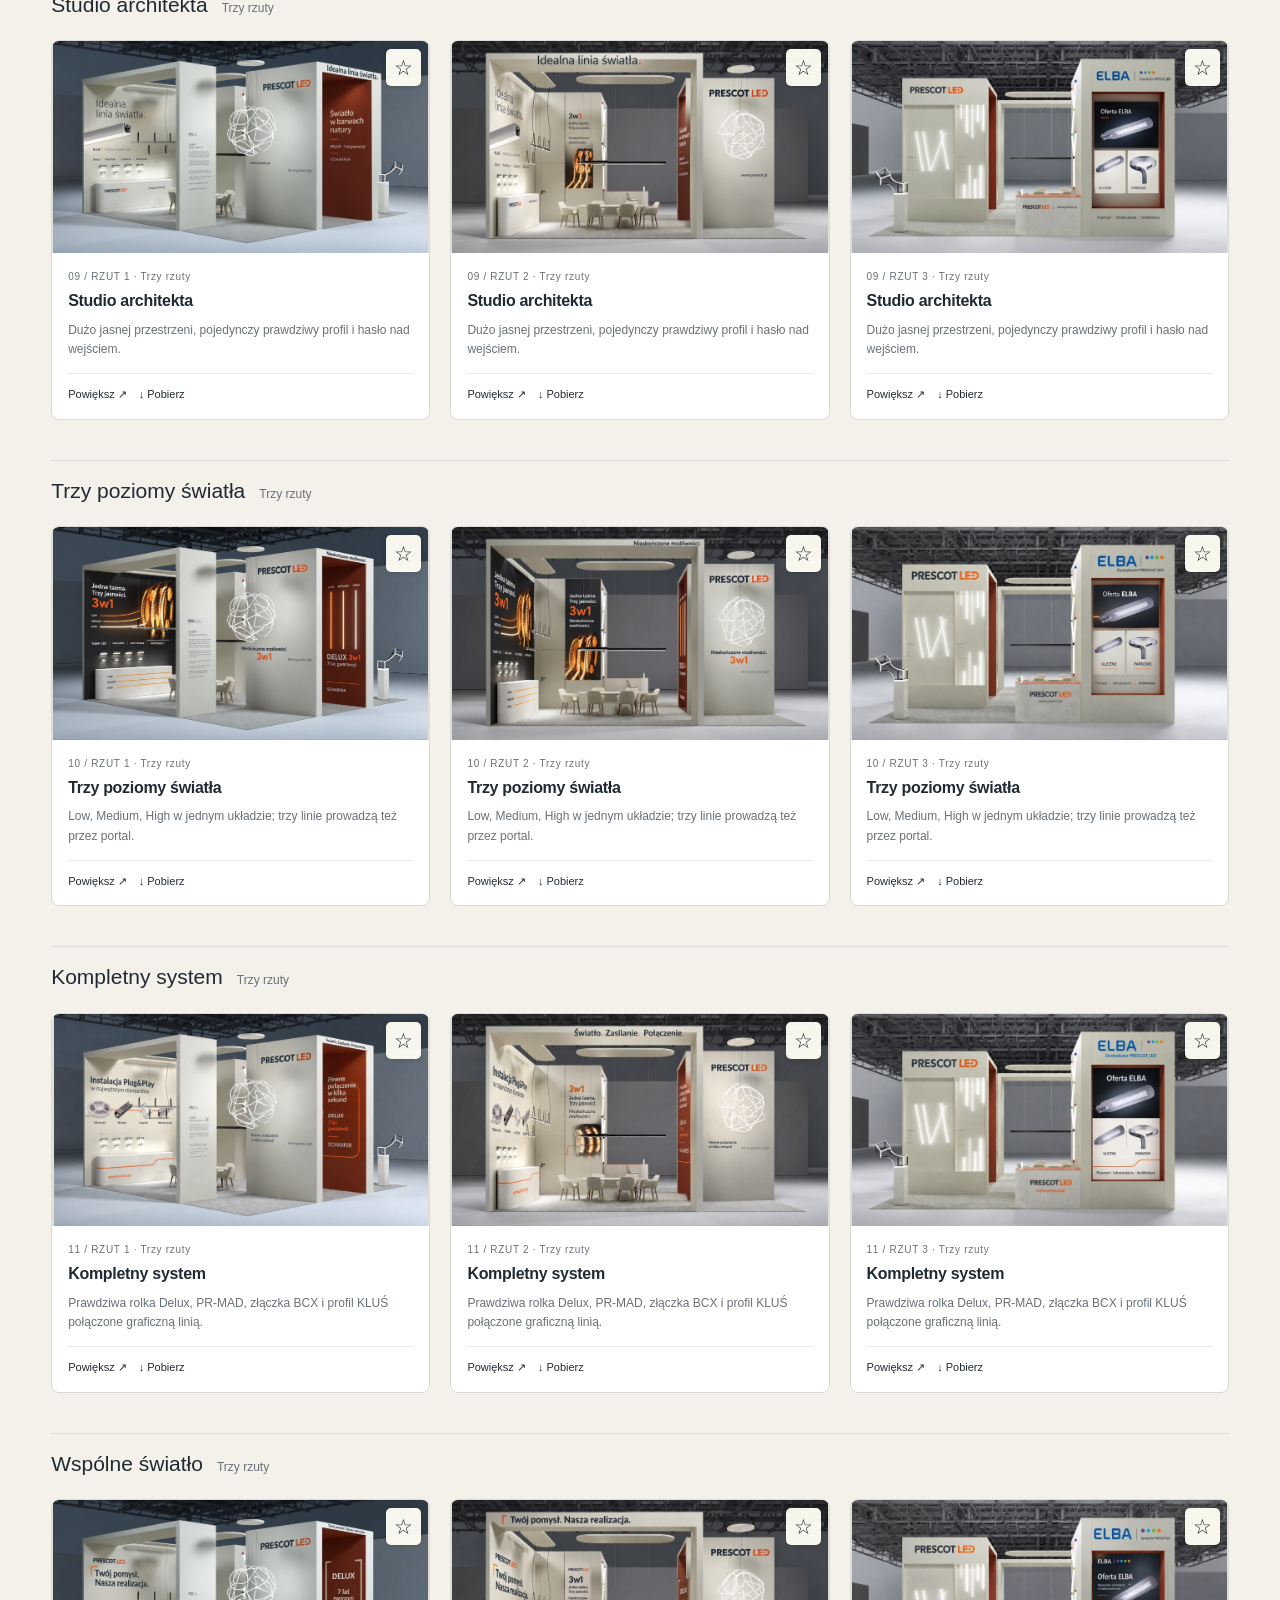
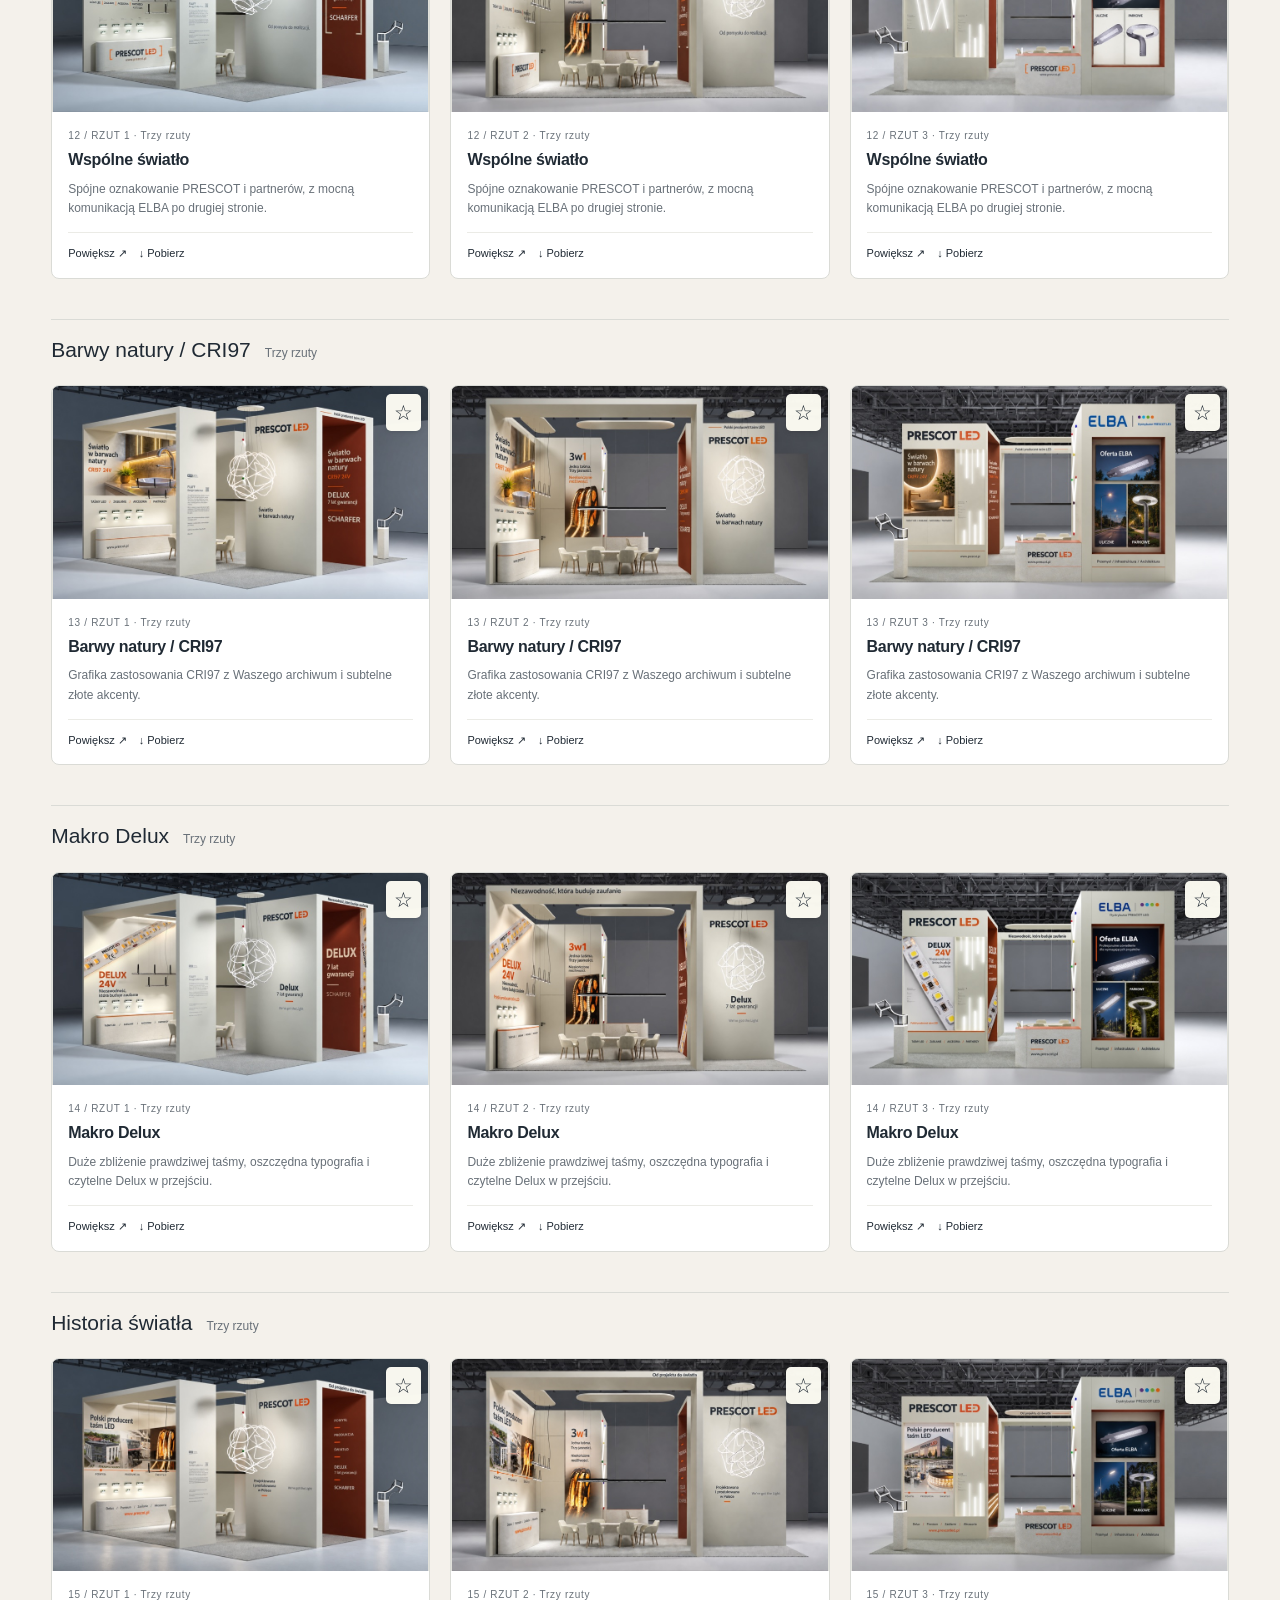
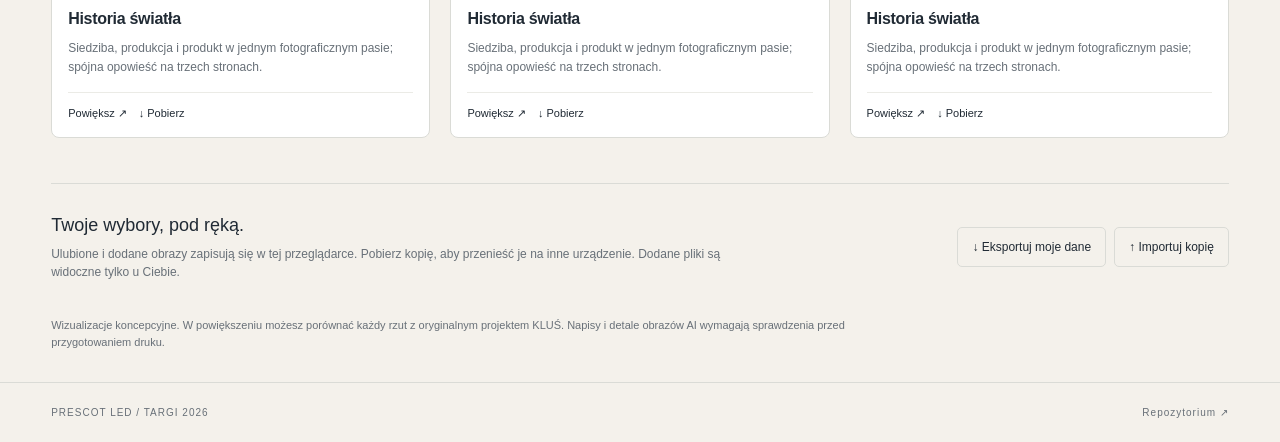
==== commit f0597cbd: "Add reset button beside concept search to clear all filters" ====
--- a/start.html
+++ b/start.html
@@ -26,13 +26,13 @@
   </section>
   <div class="toolbar">
     <div class="filter-group"><button id="tablets" aria-pressed="false">Tablety · 2 opcje</button><button id="latest" aria-pressed="false">Nowe koncepcje i tablety</button><button id="favorites" aria-pressed="false">☆ Ulubione <span id="favorite-count">0</span></button><button id="mine" aria-pressed="false">Moje obrazy</button></div>
-    <label class="search"><span class="sr-only">Szukaj koncepcji</span><input id="search" type="search" placeholder="Szukaj koncepcji…"></label>
+    <div class="search"><label><span class="sr-only">Szukaj koncepcji</span><input id="search" type="search" placeholder="Szukaj koncepcji…"></label><button id="reset" type="button" data-reset title="Wyczyść wyszukiwanie i wszystkie filtry">Resetuj</button></div>
     <label class="sr-only" for="concept">Koncepcja</label><select id="concept"><option value="all">Każda koncepcja</option></select>
     <div class="layout-group" aria-label="Układ galerii"><button data-layout="grid" class="active" aria-pressed="true">▦ Kafelki</button><button data-layout="list" aria-pressed="false">☰ Lista</button></div>
   </div>
   <div class="collection-heading"><div><p class="eyebrow" id="section-label">CAŁA KOLEKCJA</p><h2 id="section-title">Wszystkie wizualizacje <span id="visible-count"></span></h2></div><div class="collection-actions"><button id="download-visible">↓ Pobierz widoczne ZIP</button><button class="primary" id="add">＋ Dodaj wizualizacje</button></div></div>
   <div id="gallery" class="gallery" tabindex="-1"></div>
-  <div id="empty" hidden><h2>Brak wizualizacji w tym widoku.</h2><p>Zmień rzut, wyłącz filtr lub dodaj własny obraz.</p><button id="reset">Wyczyść filtry</button></div>
+  <div id="empty" hidden><h2>Brak wizualizacji w tym widoku.</h2><p>Zmień rzut, wyłącz filtr lub dodaj własny obraz.</p><button type="button" data-reset>Wyczyść filtry</button></div>
   <section class="personal"><div><h3>Twoje wybory, pod ręką.</h3><p>Ulubione i dodane obrazy zapisują się w tej przeglądarce. Pobierz kopię, aby przenieść je na inne urządzenie. Dodane pliki są widoczne tylko u Ciebie.</p></div><div><button id="export">↓ Eksportuj moje dane</button><button id="import">↑ Importuj kopię</button><input id="import-file" type="file" accept="application/json,.json" hidden></div></section>
   <p class="concept-note">Wizualizacje koncepcyjne. W powiększeniu możesz porównać każdy rzut z oryginalnym projektem KLUŚ. Napisy i detale obrazów AI wymagają sprawdzenia przed przygotowaniem druku.</p>
 </main>
--- a/styles.css
+++ b/styles.css
@@ -5,3 +5,5 @@
 
 .portal-preview{font-size:12px;margin-top:12px;color:var(--ink)}
 .filter-group{flex-wrap:wrap}
+
+.search{display:flex;align-items:center;gap:8px}.search label{flex:1;min-width:0}.search button{flex-shrink:0}
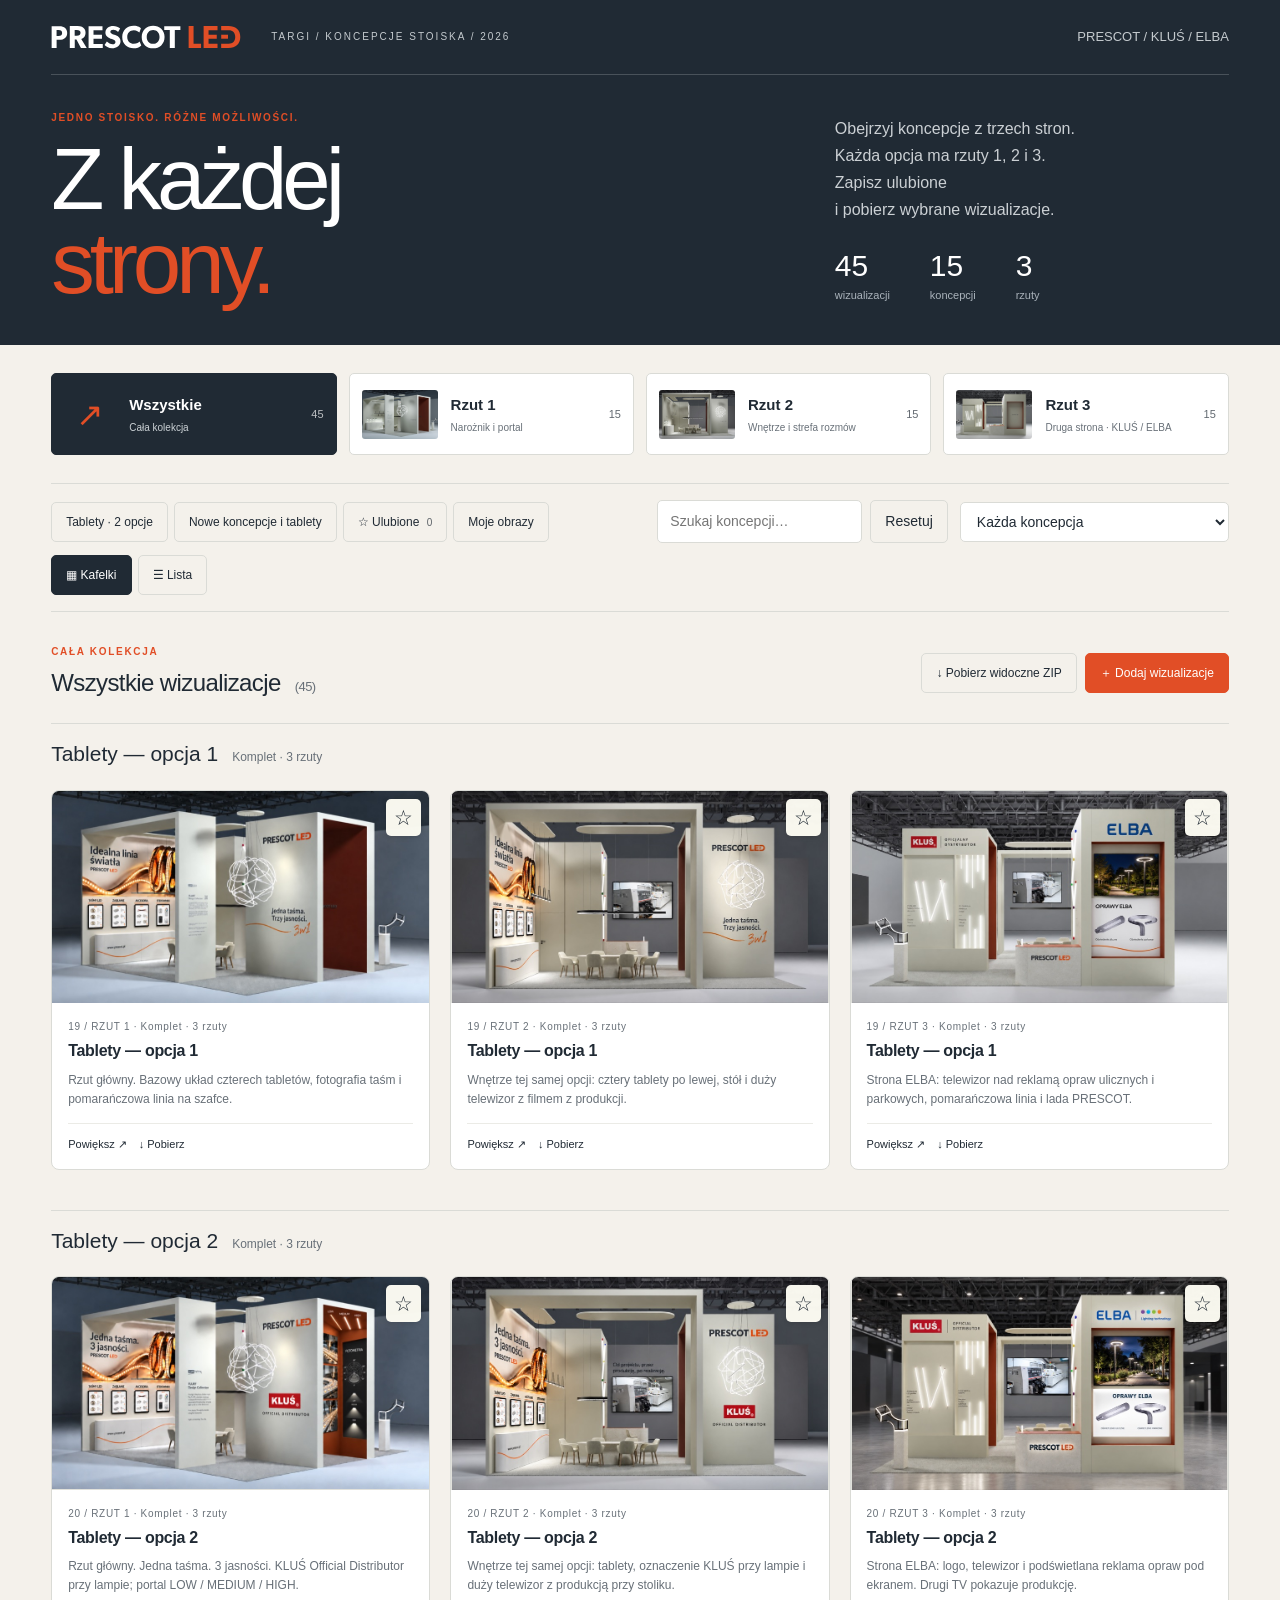
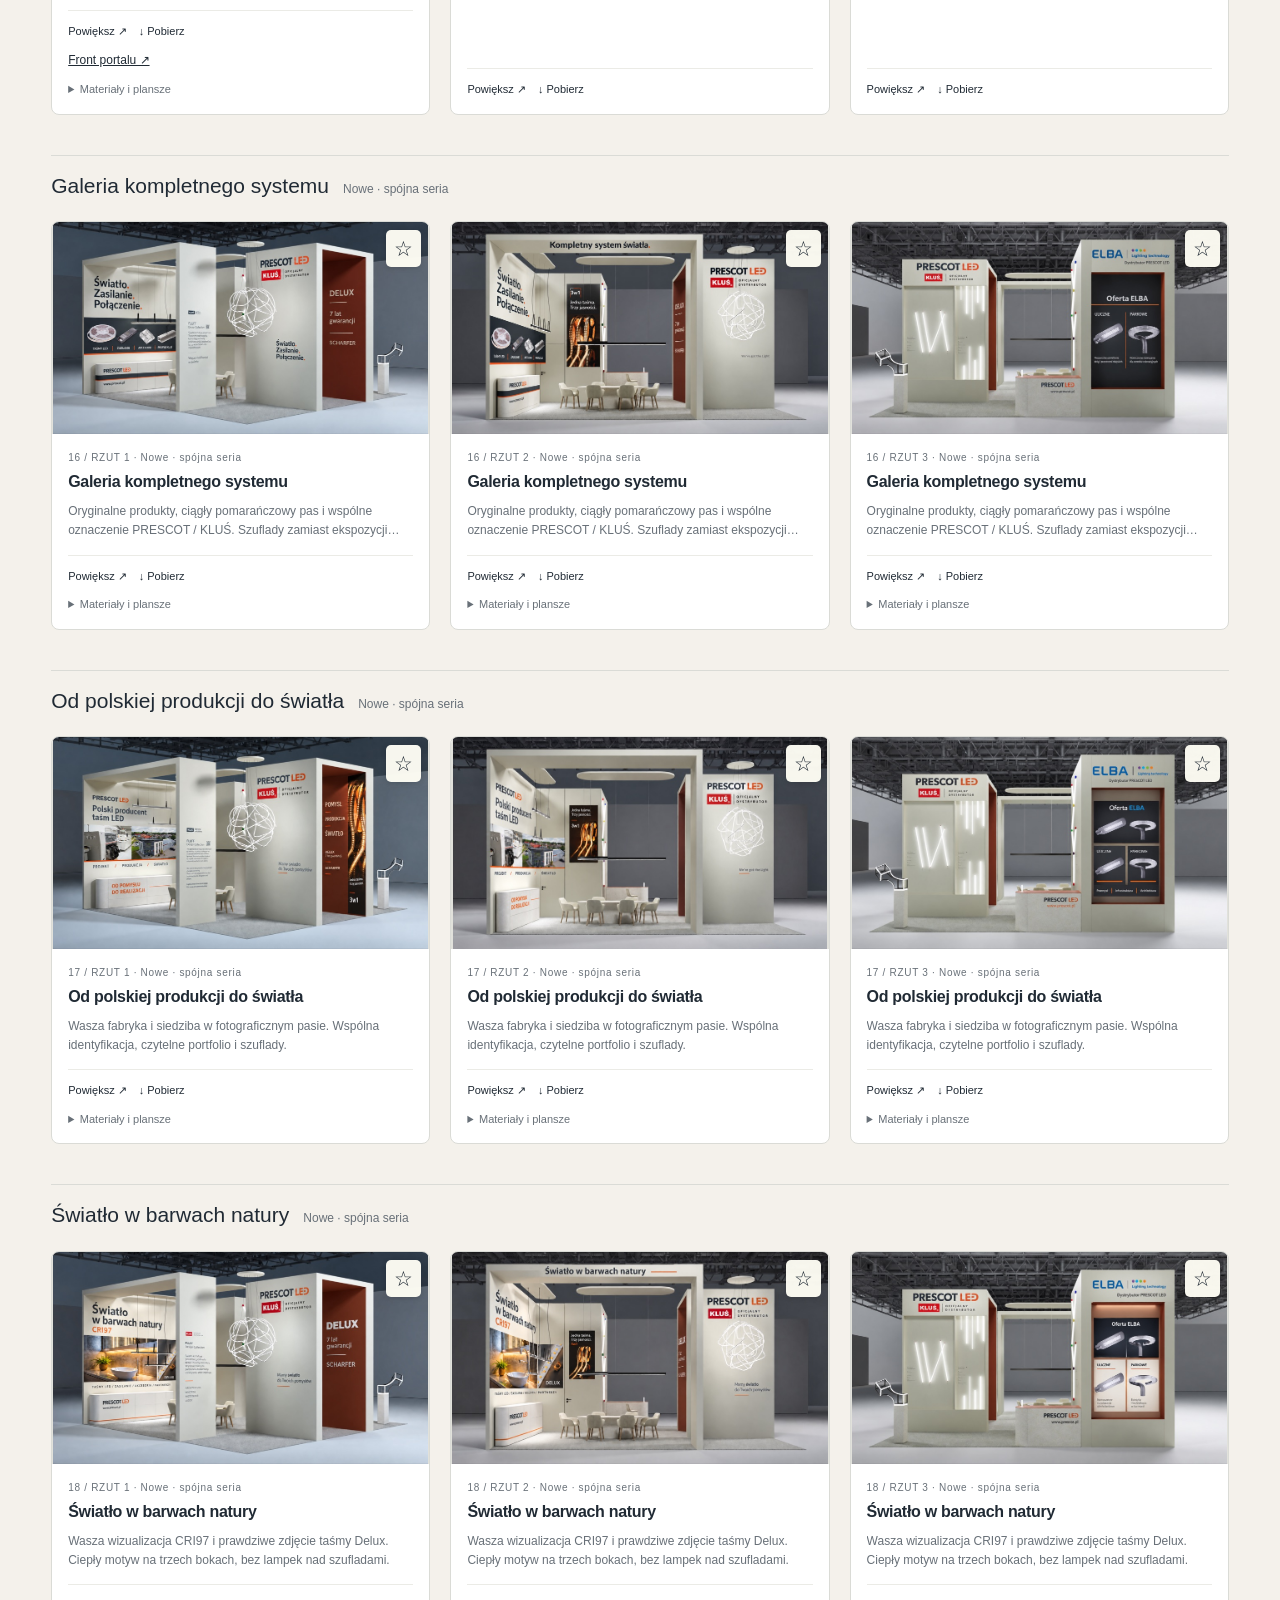
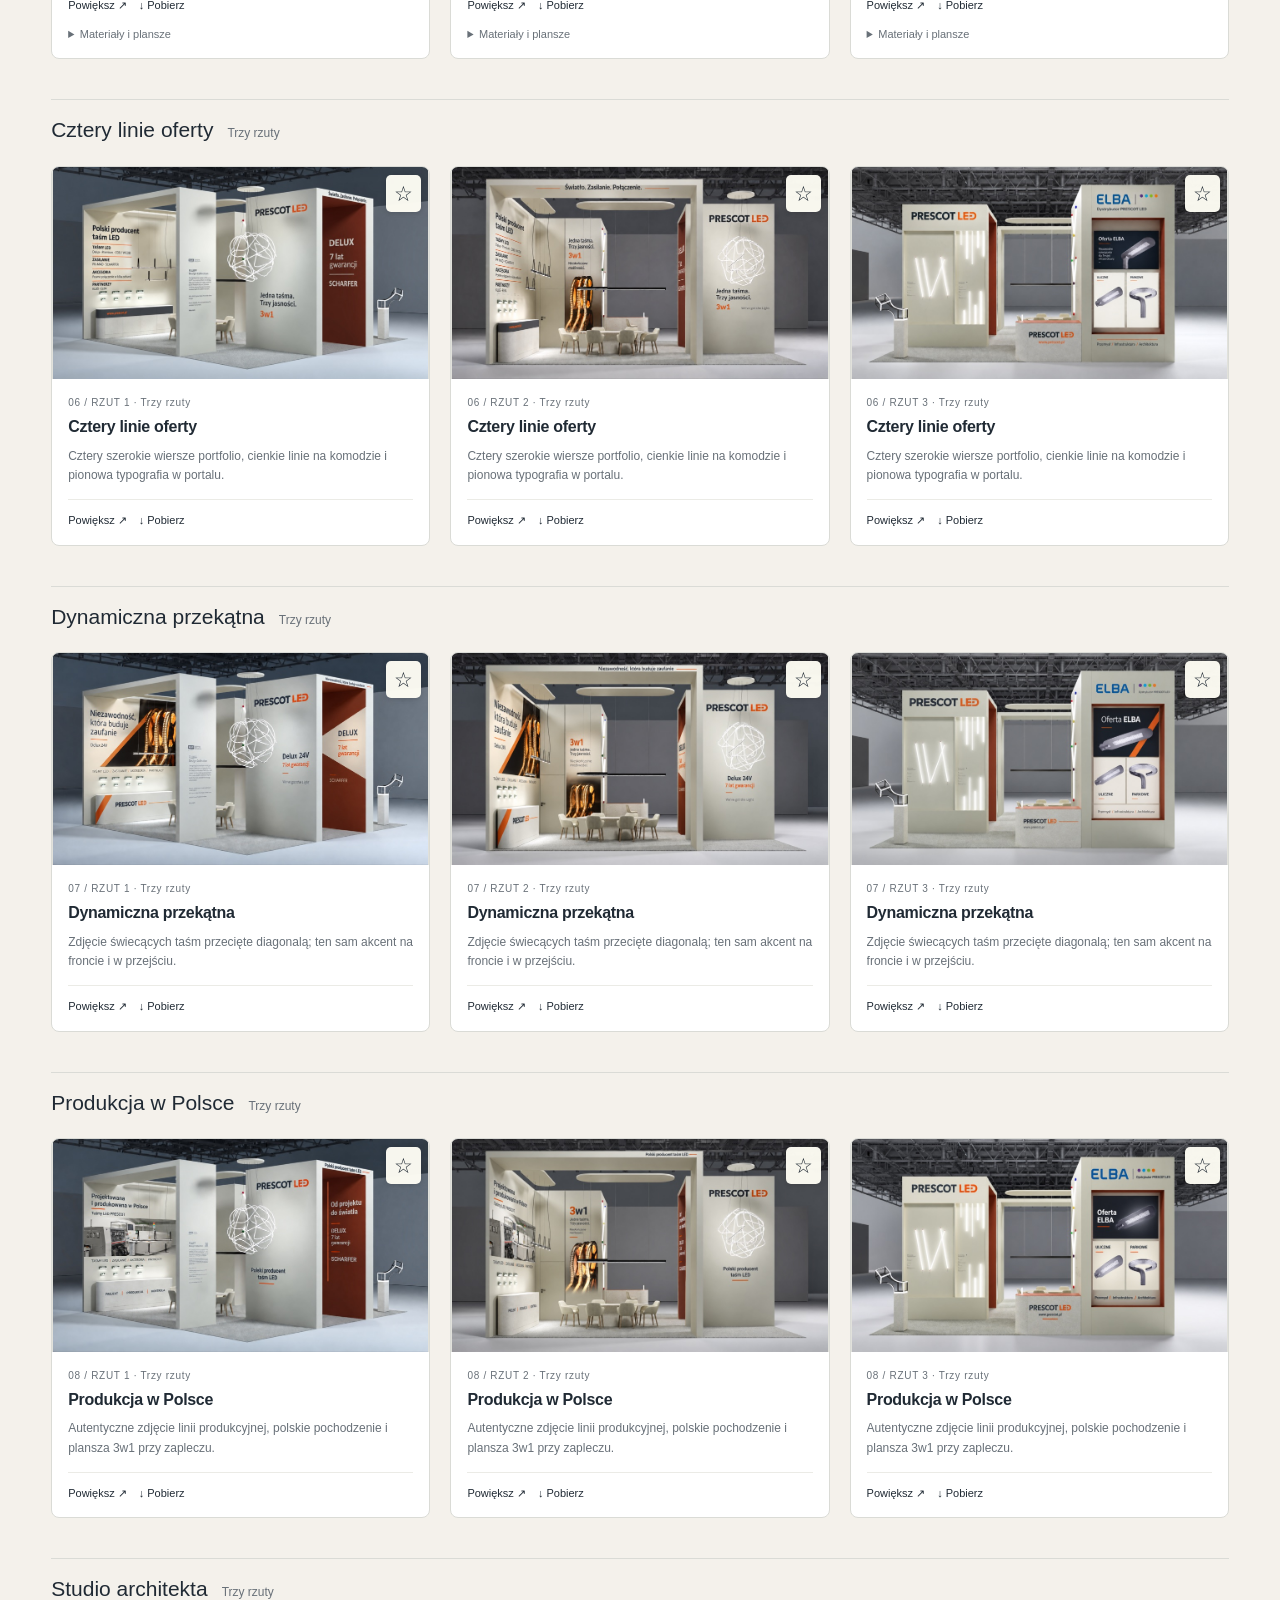
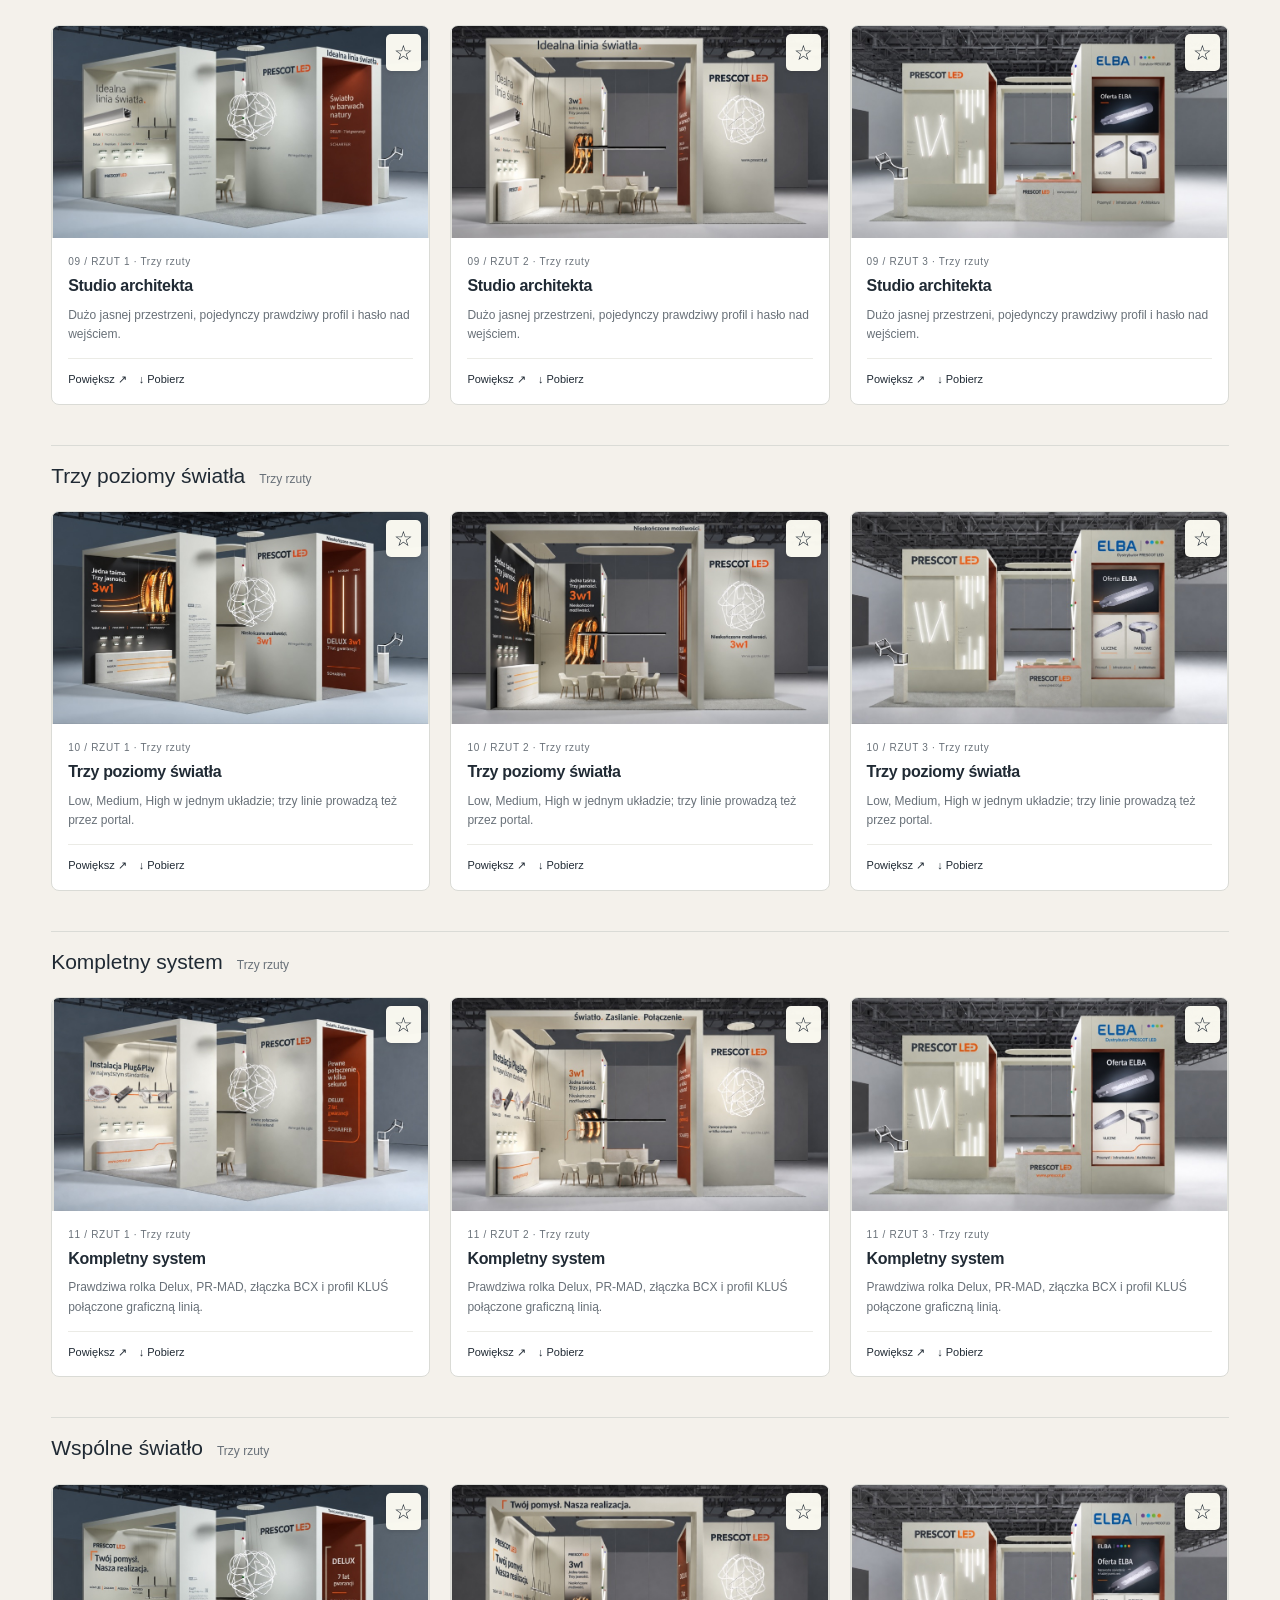
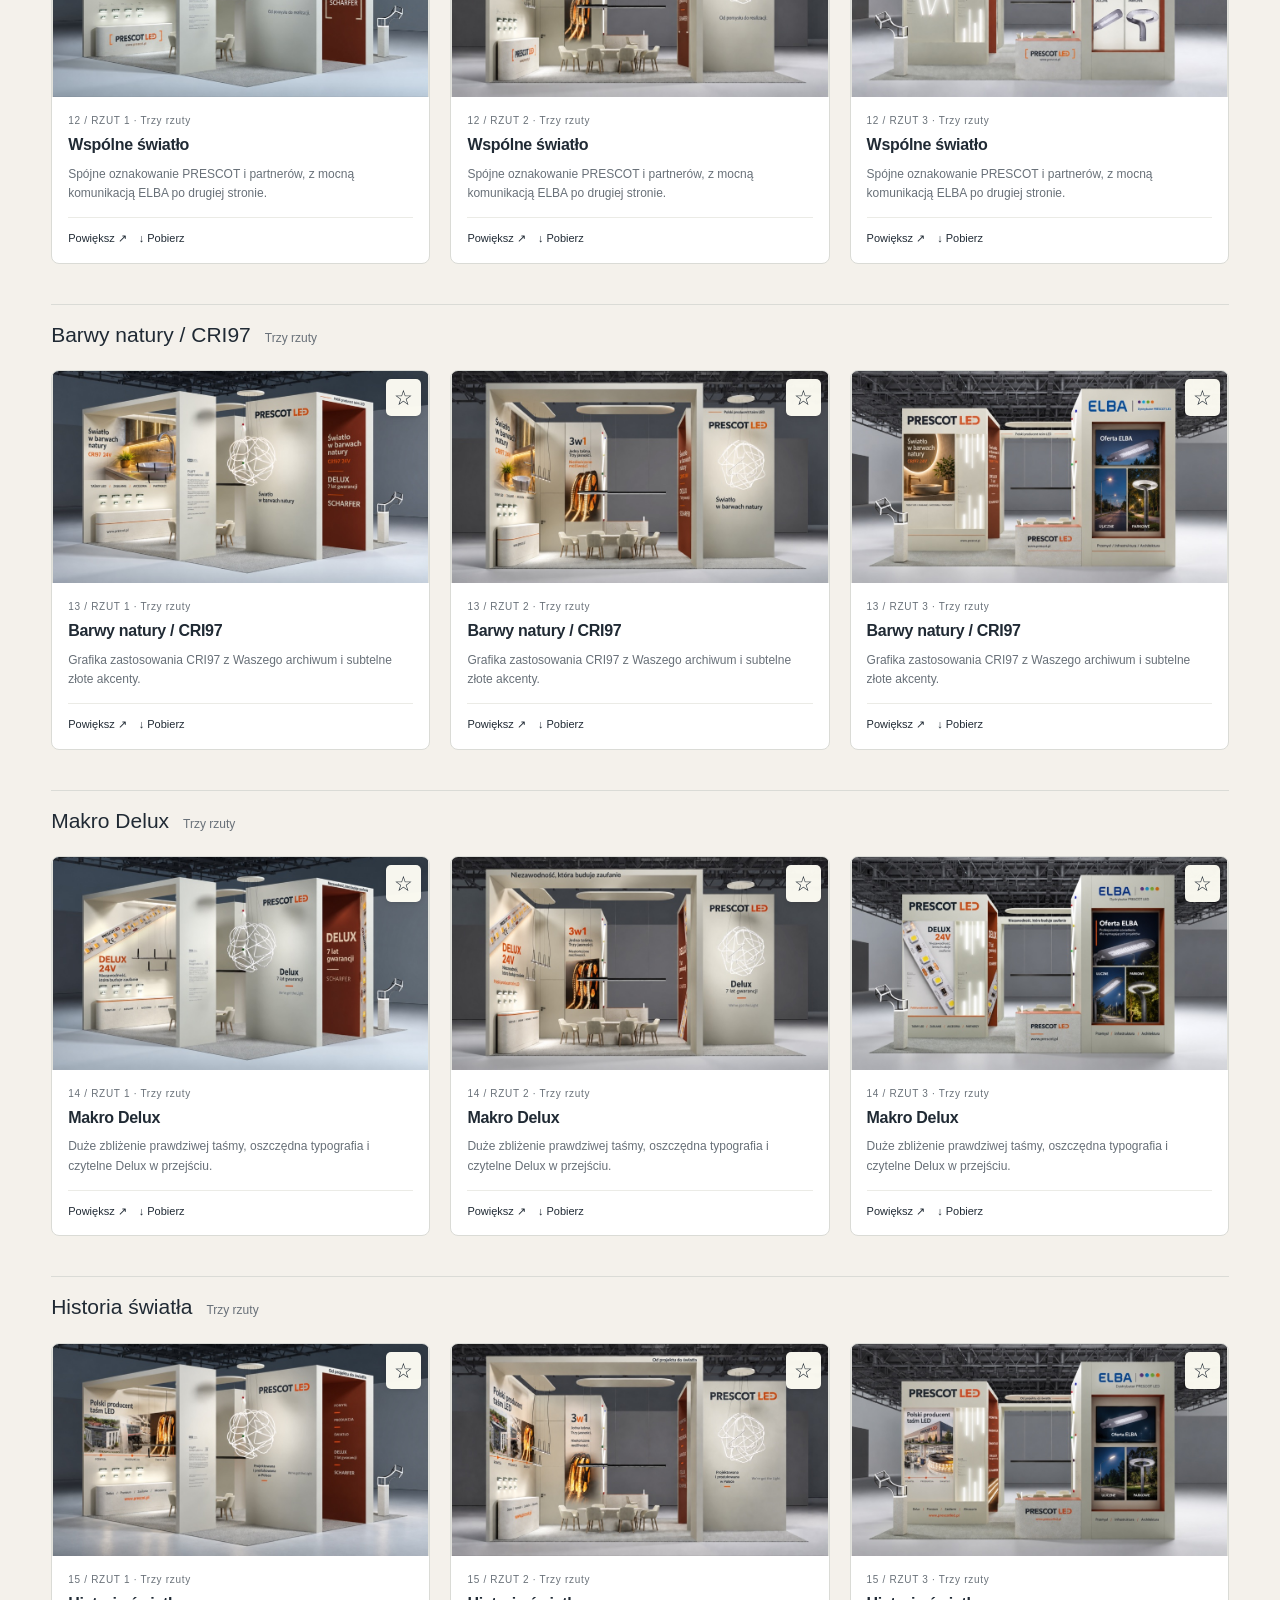
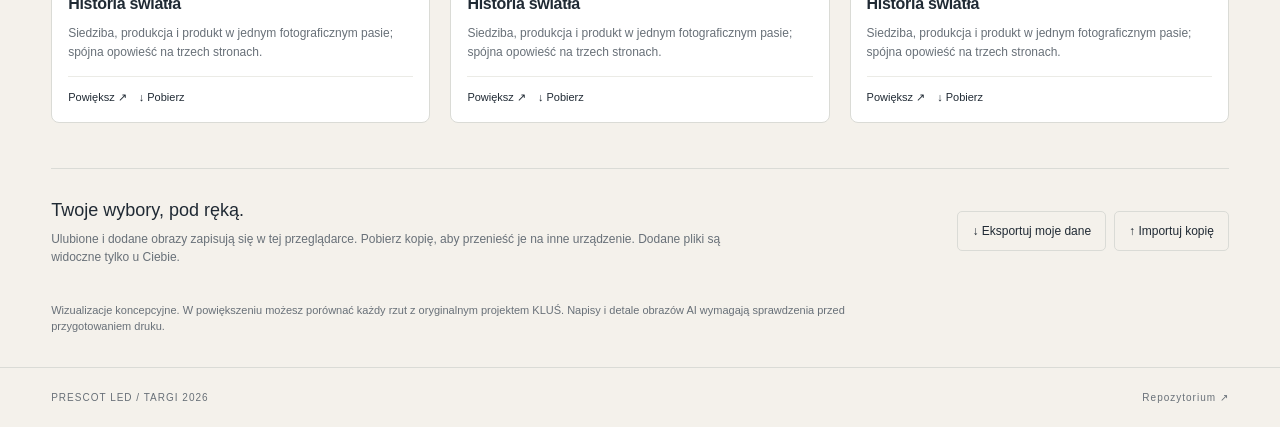
==== commit 0c7a64ab: "Preview materials before download and apply original PRESCOT branding" ====
--- a/start.html
+++ b/start.html
@@ -6,7 +6,7 @@
   <meta name="theme-color" content="#202a34">
   <meta name="description" content="Koncepcje stoiska PRESCOT LED. Trzy rzuty, różne warianty, ulubione i pobieranie wizualizacji.">
   <title>Targi · PRESCOT LED — wizualizacje stoiska</title>
-  <link rel="icon" href="data:image/svg+xml,%3Csvg xmlns='http://www.w3.org/2000/svg' viewBox='0 0 40 40'%3E%3Crect width='40' height='40' rx='8' fill='%23202a34'/%3E%3Cpath d='M12 30V10h11a7 7 0 0 1 0 14h-5v6m0-12h5a1 1 0 0 0 0-2h-5' fill='%23ed7149'/%3E%3C/svg%3E">
+  <link rel="icon" href="data:image/svg+xml,%3Csvg xmlns='http://www.w3.org/2000/svg' viewBox='0 0 40 40'%3E%3Crect width='40' height='40' rx='8' fill='%23202a34'/%3E%3Cpath d='M12 30V10h11a7 7 0 0 1 0 14h-5v6m0-12h5a1 1 0 0 0 0-2h-5' fill='%23E14E26'/%3E%3C/svg%3E">
   <link rel="stylesheet" href="styles.css">
   <script src="catalog.js" defer></script>
   <script src="app.js" defer></script>
@@ -14,7 +14,7 @@
 <body>
 <a class="skip" href="#gallery">Przejdź do wizualizacji</a>
 <header>
-  <div class="brand-row"><a class="brand" href="./">PRESCOT<span>LED</span></a><span class="edition">TARGI / KONCEPCJE STOISKA / 2026</span><span class="edition-number">PRESCOT / KLUŚ / ELBA</span></div>
+  <div class="brand-row"><a class="brand" href="./" aria-label="PRESCOT LED — strona główna"><img src="assets/prescot-logo.svg" alt="PRESCOT LED" width="474" height="59"></a><span class="edition">TARGI / KONCEPCJE STOISKA / 2026</span><span class="edition-number">PRESCOT / KLUŚ / ELBA</span></div>
   <div class="hero"><div><p class="eyebrow">JEDNO STOISKO. RÓŻNE MOŻLIWOŚCI.</p><h1>Z każdej<br><em>strony.</em></h1></div><div class="hero-info"><p>Obejrzyj koncepcje z trzech stron.<br>Każda opcja ma rzuty 1, 2 i 3.<br>Zapisz ulubione<br>i pobierz wybrane wizualizacje.</p><div class="stats"><div><strong id="total-count">—</strong><span>wizualizacji</span></div><div><strong id="concept-count">—</strong><span>koncepcji</span></div><div><strong>3</strong><span>rzuty</span></div></div></div></div>
 </header>
 <main>
@@ -38,6 +38,7 @@
 </main>
 <footer><span>PRESCOT LED / TARGI 2026</span><a href="https://github.com/bohunek5/targi" target="_blank" rel="noopener">Repozytorium ↗</a></footer>
 <dialog id="viewer" aria-labelledby="viewer-title"><div class="viewer-head"><div><small id="viewer-label"></small><h2 id="viewer-title"></h2></div><button id="close-viewer" aria-label="Zamknij powiększenie">✕</button></div><div class="viewer-canvas"><button id="previous" aria-label="Poprzednia wizualizacja">←</button><img id="viewer-image" alt=""><button id="next" aria-label="Następna wizualizacja">→</button></div><div class="viewer-foot"><span id="viewer-position"></span><div><button id="compare">Pokaż oryginał</button><button id="viewer-favorite">☆ Ulubione</button><a id="viewer-download" class="button" download>↓ Pobierz obraz</a></div></div></dialog>
+<dialog id="material-viewer" aria-labelledby="material-title"><div class="viewer-head"><h2 id="material-title"></h2><button id="close-material" type="button" aria-label="Zamknij podgląd materiału">✕</button></div><img id="material-image" alt=""><div class="material-foot"><a id="material-download" class="button" download>↓ Pobierz</a></div></dialog>
 <dialog id="upload-dialog" aria-labelledby="upload-title"><form id="upload-form"><div class="dialog-head"><h2 id="upload-title">Dodaj wizualizacje</h2><button type="button" id="cancel-upload" aria-label="Zamknij dodawanie">✕</button></div><p>Wybierz rzut, do którego należą obrazy. Możesz dodać kilka plików jednocześnie.</p><label>Rzut<select id="upload-view" required><option value="1">Rzut 1 · Narożnik i portal</option><option value="2">Rzut 2 · Wnętrze i strefa rozmów</option><option value="3">Rzut 3 · KLUŚ / ELBA</option></select></label><label>Nazwa lub opis serii<input id="upload-title-input" maxlength="120" placeholder="Opcjonalnie, np. Wariant z ciemną ścianą"></label><label class="file-label">Wybierz obrazy<input id="upload-files" type="file" accept="image/png,image/jpeg,image/webp" multiple required></label><small>PNG, JPG lub WebP · do 20 MB na plik. Zapis tylko w tej przeglądarce; eksport pozwala zachować kopię.</small><p id="upload-error" role="alert"></p><button class="primary" type="submit" id="upload-submit">Dodaj do galerii</button></form></dialog>
 <div id="toast" role="status" aria-live="polite"></div>
 <noscript><p>Włącz JavaScript, aby korzystać z filtrów i galerii.</p></noscript>
--- a/styles.css
+++ b/styles.css
@@ -1,4 +1,4 @@
-:root{--ink:#202a34;--paper:#f4f1eb;--orange:#df572e;--line:#dadbd6;--muted:#687078;--white:#fff;--radius:8px}*{box-sizing:border-box}body{margin:0;background:var(--paper);color:var(--ink);font:14px/1.5 -apple-system,BlinkMacSystemFont,"Segoe UI",sans-serif}button,input,select{font:inherit}button,.button{cursor:pointer;border:1px solid var(--line);border-radius:5px;padding:10px 14px;background:transparent;color:inherit;text-decoration:none;transition:background .15s}button:hover,.button:hover{background:#e9e7e1}button:disabled{opacity:.5;cursor:wait}button.active,button[aria-pressed=true]{background:var(--ink);color:#fff;border-color:var(--ink)}button.primary{background:var(--orange);border-color:var(--orange);color:white}button.primary:hover{background:#c64a26}a{color:inherit}input,select{min-width:0;background:#fff;border:1px solid var(--line);padding:10px 12px;border-radius:5px;color:var(--ink)}:focus-visible{outline:3px solid #ef8259;outline-offset:3px}.sr-only{position:absolute;width:1px;height:1px;padding:0;overflow:hidden;clip:rect(0,0,0,0);white-space:nowrap}.skip{position:absolute;top:-100px}.skip:focus{top:0;z-index:100;background:#fff;padding:15px}header{background:var(--ink);color:white;padding:0 4vw 40px}.brand-row{display:flex;align-items:center;border-bottom:1px solid #49525a;padding:25px 0;gap:30px}.brand{font-size:26px;font-weight:800;letter-spacing:-1.5px;text-decoration:none}.brand span{font-weight:400;color:#ea845d;margin-left:5px}.edition{font-size:10px;letter-spacing:2px;color:#c4cace}.edition-number{margin-left:auto;color:#c4cace;font-size:13px}.hero{display:flex;justify-content:space-between;align-items:end;padding-top:35px;gap:35px;max-width:1550px;margin:auto}.eyebrow{font-size:10px;letter-spacing:1.7px;font-weight:600;margin:0 0 12px}header .eyebrow{color:#efa385}h1{font-size:clamp(58px,6.8vw,105px);letter-spacing:-5px;line-height:.97;margin:0;font-weight:500}h1 em{font-style:normal;color:#ee9674}.hero-info{min-width:330px;margin-right:5vw}.hero-info>p{color:#cbd0d4;font-size:16px;line-height:1.7;margin:0 0 25px}.stats{display:flex;gap:40px}.stats strong{font-size:30px;line-height:1.2;font-weight:500;display:block}.stats span{color:#aab3bb;font-size:11px}main{padding:0 4vw;max-width:2000px;margin:auto}.view-picker{display:grid;grid-template-columns:repeat(4,minmax(0,1fr));gap:12px;padding:28px 0}.view-tab{display:flex;align-items:center;text-align:left;gap:13px;padding:12px;background:#fff;min-height:82px}.view-tab img{width:76px;height:49px;object-fit:cover;border-radius:3px}.view-tab span{min-width:0}.view-tab strong{font-size:15px;display:block;font-weight:600}.view-tab small{font-size:10px;display:block;color:var(--muted);margin-top:3px}.view-tab.active small{color:#cbd1d5}.view-tab b{margin-left:auto;font-size:11px;font-weight:500;opacity:.7}.tab-num{font-size:33px;color:var(--orange);padding:0 12px}.toolbar{display:flex;align-items:center;gap:12px;flex-wrap:wrap;padding:16px 0;border-top:1px solid var(--line);border-bottom:1px solid var(--line)}.filter-group,.layout-group{display:flex;gap:6px}.filter-group button{font-size:12px}#favorite-count{font-size:10px;opacity:.7;padding-left:4px}.search{margin-left:auto}.search input{width:205px}.layout-group button{font-size:12px}.collection-heading{display:flex;justify-content:space-between;align-items:center;gap:20px;margin:32px 0 22px}.collection-heading .eyebrow{color:var(--orange);margin-bottom:6px}.collection-heading h2{font-size:24px;font-weight:500;letter-spacing:-.6px;margin:0}.collection-heading h2 span{font-size:13px;color:var(--muted);margin-left:8px}.collection-actions{display:flex;gap:8px;font-size:12px}.gallery{display:grid;grid-template-columns:repeat(3,minmax(0,1fr));gap:20px;outline:none}.card{background:#fff;border:1px solid var(--line);border-radius:var(--radius);overflow:hidden;min-width:0;position:relative;display:flex;flex-direction:column}.image-button{display:block;padding:0;border:0;border-radius:0;width:100%;cursor:zoom-in;background:#e1e1db;position:relative}.image-button img{display:block;width:100%;aspect-ratio:16/9;object-fit:contain}.image-button:after{content:'↗';position:absolute;right:10px;bottom:10px;background:#202a34c9;color:white;line-height:26px;width:26px;border-radius:50%;opacity:0}.image-button:hover:after{opacity:1}.card-body{padding:16px;display:flex;flex-direction:column;flex:1}.card-meta{font-size:10px;letter-spacing:.7px;color:var(--muted);padding-right:25px}.card h3{font-size:16px;letter-spacing:-.3px;font-weight:600;line-height:1.3;margin:7px 0 9px}.card p{font-size:12px;color:var(--muted);line-height:1.6;margin:0 0 14px;display:-webkit-box;-webkit-line-clamp:2;-webkit-box-orient:vertical;overflow:hidden}.card .star{position:absolute;right:8px;top:8px;background:#fffef5f5;color:var(--ink);border:0;font-size:21px;line-height:1;padding:8px;box-shadow:0 1px 5px #0002}.card .star.on{color:#c04824}.card-actions{margin-top:auto;display:flex;gap:12px;align-items:center;font-size:11px;border-top:1px solid #ebebe6;padding-top:12px;flex-wrap:wrap}.card-actions a{text-decoration:none}.card-actions a:hover{text-decoration:underline}.card-actions button{font-size:11px;padding:0;border:0}.card-actions .delete{color:#af3c27;margin-left:auto}.card details{font-size:11px;margin-top:12px}.card summary{cursor:pointer;color:var(--muted)}.card details a{display:block;margin-top:6px}.gallery.list{grid-template-columns:1fr}.list .card{flex-direction:row;min-height:180px}.list .image-button{width:310px;flex-shrink:0}.list .image-button img{height:100%;min-height:180px}.list .card-body{padding:20px 26px}.list .card h3{font-size:21px}.list .card p{-webkit-line-clamp:3}.list .star{top:10px;right:10px}.list .card-actions{margin-top:5px;padding-top:10px;max-width:650px}#empty{text-align:center;padding:70px 20px}#empty h2{font-size:22px;font-weight:500}.personal{display:flex;gap:35px;justify-content:space-between;align-items:center;margin-top:45px;border-top:1px solid var(--line);padding:28px 0}.personal h3{font-size:18px;margin:0 0 6px;font-weight:500}.personal p{font-size:12px;max-width:670px;color:var(--muted);margin:0}.personal>div:last-child{display:flex;gap:8px;flex-shrink:0;font-size:12px}.concept-note{font-size:11px;color:var(--muted);max-width:850px;margin:8px 0 32px}footer{border-top:1px solid var(--line);display:flex;justify-content:space-between;padding:22px 4vw;color:var(--muted);font-size:10px;letter-spacing:1px}footer a{text-decoration:none}dialog{border:1px solid var(--line);border-radius:10px;padding:24px;max-width:560px;width:calc(100% - 30px);color:var(--ink)}dialog::backdrop{background:#111820ed}body:has(dialog[open]){overflow:hidden}.dialog-head{display:flex;align-items:center;justify-content:space-between;gap:15px}.dialog-head h2{margin:0;font-weight:500}.dialog-head button{border:0}#upload-form>label{display:block;margin:18px 0;font-size:12px;font-weight:600}#upload-form input,#upload-form select{display:block;width:100%;margin-top:7px}#upload-form small{font-size:11px;color:var(--muted)}#upload-error{color:#b42d19;font-size:12px}#viewer{max-width:none;width:96vw;height:94dvh;background:#19222b;color:white;border:1px solid #53606a;padding:20px;overflow:hidden}#viewer[open]{display:flex;flex-direction:column}.viewer-head{display:flex;justify-content:space-between;align-items:center;gap:15px}.viewer-head h2{font-size:20px;margin:3px 0;font-weight:500}.viewer-head small{color:#b5c0c8;font-size:11px}.viewer-canvas{min-height:0;flex:1;display:flex;align-items:center;gap:12px;margin:16px 0}.viewer-canvas img{width:0;flex:1;min-height:0;height:100%;object-fit:contain}.viewer-canvas button{padding:12px;flex-shrink:0}.viewer-foot{display:flex;justify-content:space-between;align-items:center;gap:10px;font-size:12px}.viewer-foot>div{display:flex;gap:8px}.viewer-foot span{color:#b5c0c8}#viewer button,#viewer .button{border-color:#65717b}#viewer button:hover,#viewer .button:hover{background:#34404b}#viewer-favorite.on{color:#f6a27d}#toast{position:fixed;bottom:24px;left:50%;transform:translate(-50%,15px);padding:14px 22px;max-width:90vw;width:max-content;background:var(--ink);color:#fff;box-shadow:0 5px 30px #0002;border-radius:6px;z-index:100;opacity:0;pointer-events:none;transition:.2s}#toast.show{opacity:1;transform:translate(-50%,0)}[hidden]{display:none!important}@media(min-width:1800px){.gallery{gap:25px}.card h3{font-size:19px}}@media(max-width:1100px){.view-tab img{width:52px;height:40px}.view-tab{gap:9px}.view-tab small{font-size:9px}.toolbar{gap:8px}.search{margin-left:0;flex:1}.search input{width:100%}.gallery{gap:12px}.card-body{padding:12px}.card h3{font-size:14px}.hero-info{margin-right:0}.personal{flex-wrap:wrap}}@media(max-width:800px){.gallery{grid-template-columns:repeat(2,minmax(0,1fr))}.view-picker{grid-template-columns:repeat(2,minmax(0,1fr));gap:8px}.view-tab img{width:65px}.view-tab small{font-size:10px}.hero-info{min-width:0}.hero-info>p{font-size:13px}.stats{gap:22px}.hero{gap:20px}.edition{letter-spacing:1px;font-size:9px}.collection-heading{align-items:flex-start;flex-direction:column;gap:15px}.collection-heading h2{font-size:22px}.list .image-button{width:220px}.viewer-foot{flex-wrap:wrap}}@media(max-width:520px){header{padding:0 5vw 30px}.brand-row{padding:18px 0;gap:15px}.brand{font-size:22px}.edition{font-size:8px;max-width:120px}.edition-number{display:none}.hero{align-items:start;flex-direction:column;padding-top:25px}.hero-info{display:flex;justify-content:space-between;gap:20px;width:100%;align-items:end}.hero-info>p{font-size:11px;margin:0}.stats{gap:16px}.stats strong{font-size:23px}.stats span{font-size:9px}h1{font-size:64px;letter-spacing:-3px}.eyebrow{font-size:8px}.view-picker{padding:18px 0}.view-tab{padding:9px;min-height:68px;gap:8px}.view-tab img{width:42px;height:33px}.view-tab strong{font-size:12px}.view-tab small{font-size:8px}.view-tab b{font-size:9px}.tab-num{font-size:25px;padding:0 7px}.toolbar{gap:10px}.toolbar>select{font-size:12px;max-width:165px}.filter-group{width:100%}.search{min-width:100%;order:3}.layout-group{margin-left:auto}.layout-group button{padding:9px}.collection-actions{width:100%}.collection-actions button{font-size:10px;padding:10px}.collection-heading{margin-top:24px}.gallery{gap:10px}.card-body{padding:10px}.card-meta{font-size:8px;padding-right:0}.card h3{font-size:13px}.card p{font-size:10px}.card-actions{font-size:10px;gap:8px}.card-actions button{font-size:10px}.card .star{font-size:17px;padding:6px;right:5px;top:5px}.list .card{flex-direction:column}.list .image-button{width:100%}.list .image-button img{min-height:0}.list .card-body{padding:16px}.personal{gap:18px;margin-top:28px}.personal>div:last-child{flex-wrap:wrap;font-size:11px}.viewer-head h2{font-size:15px}.viewer-head small{font-size:9px}#viewer{padding:12px;width:98vw;height:95dvh}.viewer-canvas{gap:4px}.viewer-canvas button{padding:10px 6px}.viewer-foot>div{flex-wrap:wrap;gap:5px}.viewer-foot button,.viewer-foot .button{font-size:10px;padding:9px}.viewer-foot{font-size:10px}footer{font-size:8px}}
+:root{--ink:#202a34;--paper:#f4f1eb;--orange:#E14E26;--line:#dadbd6;--muted:#687078;--white:#fff;--radius:8px}*{box-sizing:border-box}body{margin:0;background:var(--paper);color:var(--ink);font:14px/1.5 -apple-system,BlinkMacSystemFont,"Segoe UI",sans-serif}button,input,select{font:inherit}button,.button{cursor:pointer;border:1px solid var(--line);border-radius:5px;padding:10px 14px;background:transparent;color:inherit;text-decoration:none;transition:background .15s}button:hover,.button:hover{background:#e9e7e1}button:disabled{opacity:.5;cursor:wait}button.active,button[aria-pressed=true]{background:var(--ink);color:#fff;border-color:var(--ink)}button.primary{background:var(--orange);border-color:var(--orange);color:white}button.primary:hover{background:var(--orange)}a{color:inherit}input,select{min-width:0;background:#fff;border:1px solid var(--line);padding:10px 12px;border-radius:5px;color:var(--ink)}:focus-visible{outline:3px solid var(--orange);outline-offset:3px}.sr-only{position:absolute;width:1px;height:1px;padding:0;overflow:hidden;clip:rect(0,0,0,0);white-space:nowrap}.skip{position:absolute;top:-100px}.skip:focus{top:0;z-index:100;background:#fff;padding:15px}header{background:var(--ink);color:white;padding:0 4vw 40px}.brand-row{display:flex;align-items:center;border-bottom:1px solid #49525a;padding:25px 0;gap:30px}.brand{font-size:26px;font-weight:800;letter-spacing:-1.5px;text-decoration:none}.brand span{font-weight:400;color:var(--orange);margin-left:5px}.edition{font-size:10px;letter-spacing:2px;color:#c4cace}.edition-number{margin-left:auto;color:#c4cace;font-size:13px}.hero{display:flex;justify-content:space-between;align-items:end;padding-top:35px;gap:35px;max-width:1550px;margin:auto}.eyebrow{font-size:10px;letter-spacing:1.7px;font-weight:600;margin:0 0 12px}header .eyebrow{color:var(--orange)}h1{font-size:clamp(58px,6.8vw,105px);letter-spacing:-5px;line-height:.97;margin:0;font-weight:500}h1 em{font-style:normal;color:var(--orange)}.hero-info{min-width:330px;margin-right:5vw}.hero-info>p{color:#cbd0d4;font-size:16px;line-height:1.7;margin:0 0 25px}.stats{display:flex;gap:40px}.stats strong{font-size:30px;line-height:1.2;font-weight:500;display:block}.stats span{color:#aab3bb;font-size:11px}main{padding:0 4vw;max-width:2000px;margin:auto}.view-picker{display:grid;grid-template-columns:repeat(4,minmax(0,1fr));gap:12px;padding:28px 0}.view-tab{display:flex;align-items:center;text-align:left;gap:13px;padding:12px;background:#fff;min-height:82px}.view-tab img{width:76px;height:49px;object-fit:cover;border-radius:3px}.view-tab span{min-width:0}.view-tab strong{font-size:15px;display:block;font-weight:600}.view-tab small{font-size:10px;display:block;color:var(--muted);margin-top:3px}.view-tab.active small{color:#cbd1d5}.view-tab b{margin-left:auto;font-size:11px;font-weight:500;opacity:.7}.tab-num{font-size:33px;color:var(--orange);padding:0 12px}.toolbar{display:flex;align-items:center;gap:12px;flex-wrap:wrap;padding:16px 0;border-top:1px solid var(--line);border-bottom:1px solid var(--line)}.filter-group,.layout-group{display:flex;gap:6px}.filter-group button{font-size:12px}#favorite-count{font-size:10px;opacity:.7;padding-left:4px}.search{margin-left:auto}.search input{width:205px}.layout-group button{font-size:12px}.collection-heading{display:flex;justify-content:space-between;align-items:center;gap:20px;margin:32px 0 22px}.collection-heading .eyebrow{color:var(--orange);margin-bottom:6px}.collection-heading h2{font-size:24px;font-weight:500;letter-spacing:-.6px;margin:0}.collection-heading h2 span{font-size:13px;color:var(--muted);margin-left:8px}.collection-actions{display:flex;gap:8px;font-size:12px}.gallery{display:grid;grid-template-columns:repeat(3,minmax(0,1fr));gap:20px;outline:none}.card{background:#fff;border:1px solid var(--line);border-radius:var(--radius);overflow:hidden;min-width:0;position:relative;display:flex;flex-direction:column}.image-button{display:block;padding:0;border:0;border-radius:0;width:100%;cursor:zoom-in;background:#e1e1db;position:relative}.image-button img{display:block;width:100%;aspect-ratio:16/9;object-fit:contain}.image-button:after{content:'↗';position:absolute;right:10px;bottom:10px;background:#202a34c9;color:white;line-height:26px;width:26px;border-radius:50%;opacity:0}.image-button:hover:after{opacity:1}.card-body{padding:16px;display:flex;flex-direction:column;flex:1}.card-meta{font-size:10px;letter-spacing:.7px;color:var(--muted);padding-right:25px}.card h3{font-size:16px;letter-spacing:-.3px;font-weight:600;line-height:1.3;margin:7px 0 9px}.card p{font-size:12px;color:var(--muted);line-height:1.6;margin:0 0 14px;display:-webkit-box;-webkit-line-clamp:2;-webkit-box-orient:vertical;overflow:hidden}.card .star{position:absolute;right:8px;top:8px;background:#fffef5f5;color:var(--ink);border:0;font-size:21px;line-height:1;padding:8px;box-shadow:0 1px 5px #0002}.card .star.on{color:var(--orange)}.card-actions{margin-top:auto;display:flex;gap:12px;align-items:center;font-size:11px;border-top:1px solid #ebebe6;padding-top:12px;flex-wrap:wrap}.card-actions a{text-decoration:none}.card-actions a:hover{text-decoration:underline}.card-actions button{font-size:11px;padding:0;border:0}.card-actions .delete{color:#af3c27;margin-left:auto}.card details{font-size:11px;margin-top:12px}.card summary{cursor:pointer;color:var(--muted)}.card details a{display:block;margin-top:6px}.gallery.list{grid-template-columns:1fr}.list .card{flex-direction:row;min-height:180px}.list .image-button{width:310px;flex-shrink:0}.list .image-button img{height:100%;min-height:180px}.list .card-body{padding:20px 26px}.list .card h3{font-size:21px}.list .card p{-webkit-line-clamp:3}.list .star{top:10px;right:10px}.list .card-actions{margin-top:5px;padding-top:10px;max-width:650px}#empty{text-align:center;padding:70px 20px}#empty h2{font-size:22px;font-weight:500}.personal{display:flex;gap:35px;justify-content:space-between;align-items:center;margin-top:45px;border-top:1px solid var(--line);padding:28px 0}.personal h3{font-size:18px;margin:0 0 6px;font-weight:500}.personal p{font-size:12px;max-width:670px;color:var(--muted);margin:0}.personal>div:last-child{display:flex;gap:8px;flex-shrink:0;font-size:12px}.concept-note{font-size:11px;color:var(--muted);max-width:850px;margin:8px 0 32px}footer{border-top:1px solid var(--line);display:flex;justify-content:space-between;padding:22px 4vw;color:var(--muted);font-size:10px;letter-spacing:1px}footer a{text-decoration:none}dialog{border:1px solid var(--line);border-radius:10px;padding:24px;max-width:560px;width:calc(100% - 30px);color:var(--ink)}dialog::backdrop{background:#111820ed}body:has(dialog[open]){overflow:hidden}.dialog-head{display:flex;align-items:center;justify-content:space-between;gap:15px}.dialog-head h2{margin:0;font-weight:500}.dialog-head button{border:0}#upload-form>label{display:block;margin:18px 0;font-size:12px;font-weight:600}#upload-form input,#upload-form select{display:block;width:100%;margin-top:7px}#upload-form small{font-size:11px;color:var(--muted)}#upload-error{color:#b42d19;font-size:12px}#viewer{max-width:none;width:96vw;height:94dvh;background:#19222b;color:white;border:1px solid #53606a;padding:20px;overflow:hidden}#viewer[open]{display:flex;flex-direction:column}.viewer-head{display:flex;justify-content:space-between;align-items:center;gap:15px}.viewer-head h2{font-size:20px;margin:3px 0;font-weight:500}.viewer-head small{color:#b5c0c8;font-size:11px}.viewer-canvas{min-height:0;flex:1;display:flex;align-items:center;gap:12px;margin:16px 0}.viewer-canvas img{width:0;flex:1;min-height:0;height:100%;object-fit:contain}.viewer-canvas button{padding:12px;flex-shrink:0}.viewer-foot{display:flex;justify-content:space-between;align-items:center;gap:10px;font-size:12px}.viewer-foot>div{display:flex;gap:8px}.viewer-foot span{color:#b5c0c8}#viewer button,#viewer .button{border-color:#65717b}#viewer button:hover,#viewer .button:hover{background:#34404b}#viewer-favorite.on{color:var(--orange)}#toast{position:fixed;bottom:24px;left:50%;transform:translate(-50%,15px);padding:14px 22px;max-width:90vw;width:max-content;background:var(--ink);color:#fff;box-shadow:0 5px 30px #0002;border-radius:6px;z-index:100;opacity:0;pointer-events:none;transition:.2s}#toast.show{opacity:1;transform:translate(-50%,0)}[hidden]{display:none!important}@media(min-width:1800px){.gallery{gap:25px}.card h3{font-size:19px}}@media(max-width:1100px){.view-tab img{width:52px;height:40px}.view-tab{gap:9px}.view-tab small{font-size:9px}.toolbar{gap:8px}.search{margin-left:0;flex:1}.search input{width:100%}.gallery{gap:12px}.card-body{padding:12px}.card h3{font-size:14px}.hero-info{margin-right:0}.personal{flex-wrap:wrap}}@media(max-width:800px){.gallery{grid-template-columns:repeat(2,minmax(0,1fr))}.view-picker{grid-template-columns:repeat(2,minmax(0,1fr));gap:8px}.view-tab img{width:65px}.view-tab small{font-size:10px}.hero-info{min-width:0}.hero-info>p{font-size:13px}.stats{gap:22px}.hero{gap:20px}.edition{letter-spacing:1px;font-size:9px}.collection-heading{align-items:flex-start;flex-direction:column;gap:15px}.collection-heading h2{font-size:22px}.list .image-button{width:220px}.viewer-foot{flex-wrap:wrap}}@media(max-width:520px){header{padding:0 5vw 30px}.brand-row{padding:18px 0;gap:15px}.brand{font-size:22px}.edition{font-size:8px;max-width:120px}.edition-number{display:none}.hero{align-items:start;flex-direction:column;padding-top:25px}.hero-info{display:flex;justify-content:space-between;gap:20px;width:100%;align-items:end}.hero-info>p{font-size:11px;margin:0}.stats{gap:16px}.stats strong{font-size:23px}.stats span{font-size:9px}h1{font-size:64px;letter-spacing:-3px}.eyebrow{font-size:8px}.view-picker{padding:18px 0}.view-tab{padding:9px;min-height:68px;gap:8px}.view-tab img{width:42px;height:33px}.view-tab strong{font-size:12px}.view-tab small{font-size:8px}.view-tab b{font-size:9px}.tab-num{font-size:25px;padding:0 7px}.toolbar{gap:10px}.toolbar>select{font-size:12px;max-width:165px}.filter-group{width:100%}.search{min-width:100%;order:3}.layout-group{margin-left:auto}.layout-group button{padding:9px}.collection-actions{width:100%}.collection-actions button{font-size:10px;padding:10px}.collection-heading{margin-top:24px}.gallery{gap:10px}.card-body{padding:10px}.card-meta{font-size:8px;padding-right:0}.card h3{font-size:13px}.card p{font-size:10px}.card-actions{font-size:10px;gap:8px}.card-actions button{font-size:10px}.card .star{font-size:17px;padding:6px;right:5px;top:5px}.list .card{flex-direction:column}.list .image-button{width:100%}.list .image-button img{min-height:0}.list .card-body{padding:16px}.personal{gap:18px;margin-top:28px}.personal>div:last-child{flex-wrap:wrap;font-size:11px}.viewer-head h2{font-size:15px}.viewer-head small{font-size:9px}#viewer{padding:12px;width:98vw;height:95dvh}.viewer-canvas{gap:4px}.viewer-canvas button{padding:10px 6px}.viewer-foot>div{flex-wrap:wrap;gap:5px}.viewer-foot button,.viewer-foot .button{font-size:10px;padding:9px}.viewer-foot{font-size:10px}footer{font-size:8px}}
 :is(.image-button) img{height:auto}
 
 .concept-heading{grid-column:1/-1;margin:20px 0 0;padding:14px 0 0;border-top:1px solid var(--line);font-size:21px;font-weight:500;display:flex;align-items:baseline;gap:14px;flex-wrap:wrap}.concept-heading:first-child{margin-top:0}.concept-heading span{font-size:12px;color:var(--muted);font-weight:400}@media(max-width:520px){.gallery{grid-template-columns:minmax(0,1fr)}.concept-heading{font-size:18px;gap:8px}}
@@ -7,3 +7,7 @@
 .filter-group{flex-wrap:wrap}
 
 .search{display:flex;align-items:center;gap:8px}.search label{flex:1;min-width:0}.search button{flex-shrink:0}
+
+#material-viewer{max-width:none;width:96vw;height:94dvh;background:#19222b;color:white;border:1px solid #53606a;padding:20px;overflow:hidden}#material-viewer[open]{display:flex;flex-direction:column;gap:16px}#material-title{overflow-wrap:anywhere}#material-image{display:block;width:100%;min-height:0;flex:1;object-fit:contain;background:#fff;border-radius:4px}.material-foot{display:flex;justify-content:flex-end}#material-viewer button,#material-viewer .button{border-color:#65717b}#material-viewer button:hover,#material-viewer .button:hover{background:#34404b}@media(max-width:520px){#material-viewer{padding:12px;width:98vw;height:95dvh}}
+
+.brand img{display:block;width:190px;height:auto}@media(max-width:520px){.brand img{width:150px}}
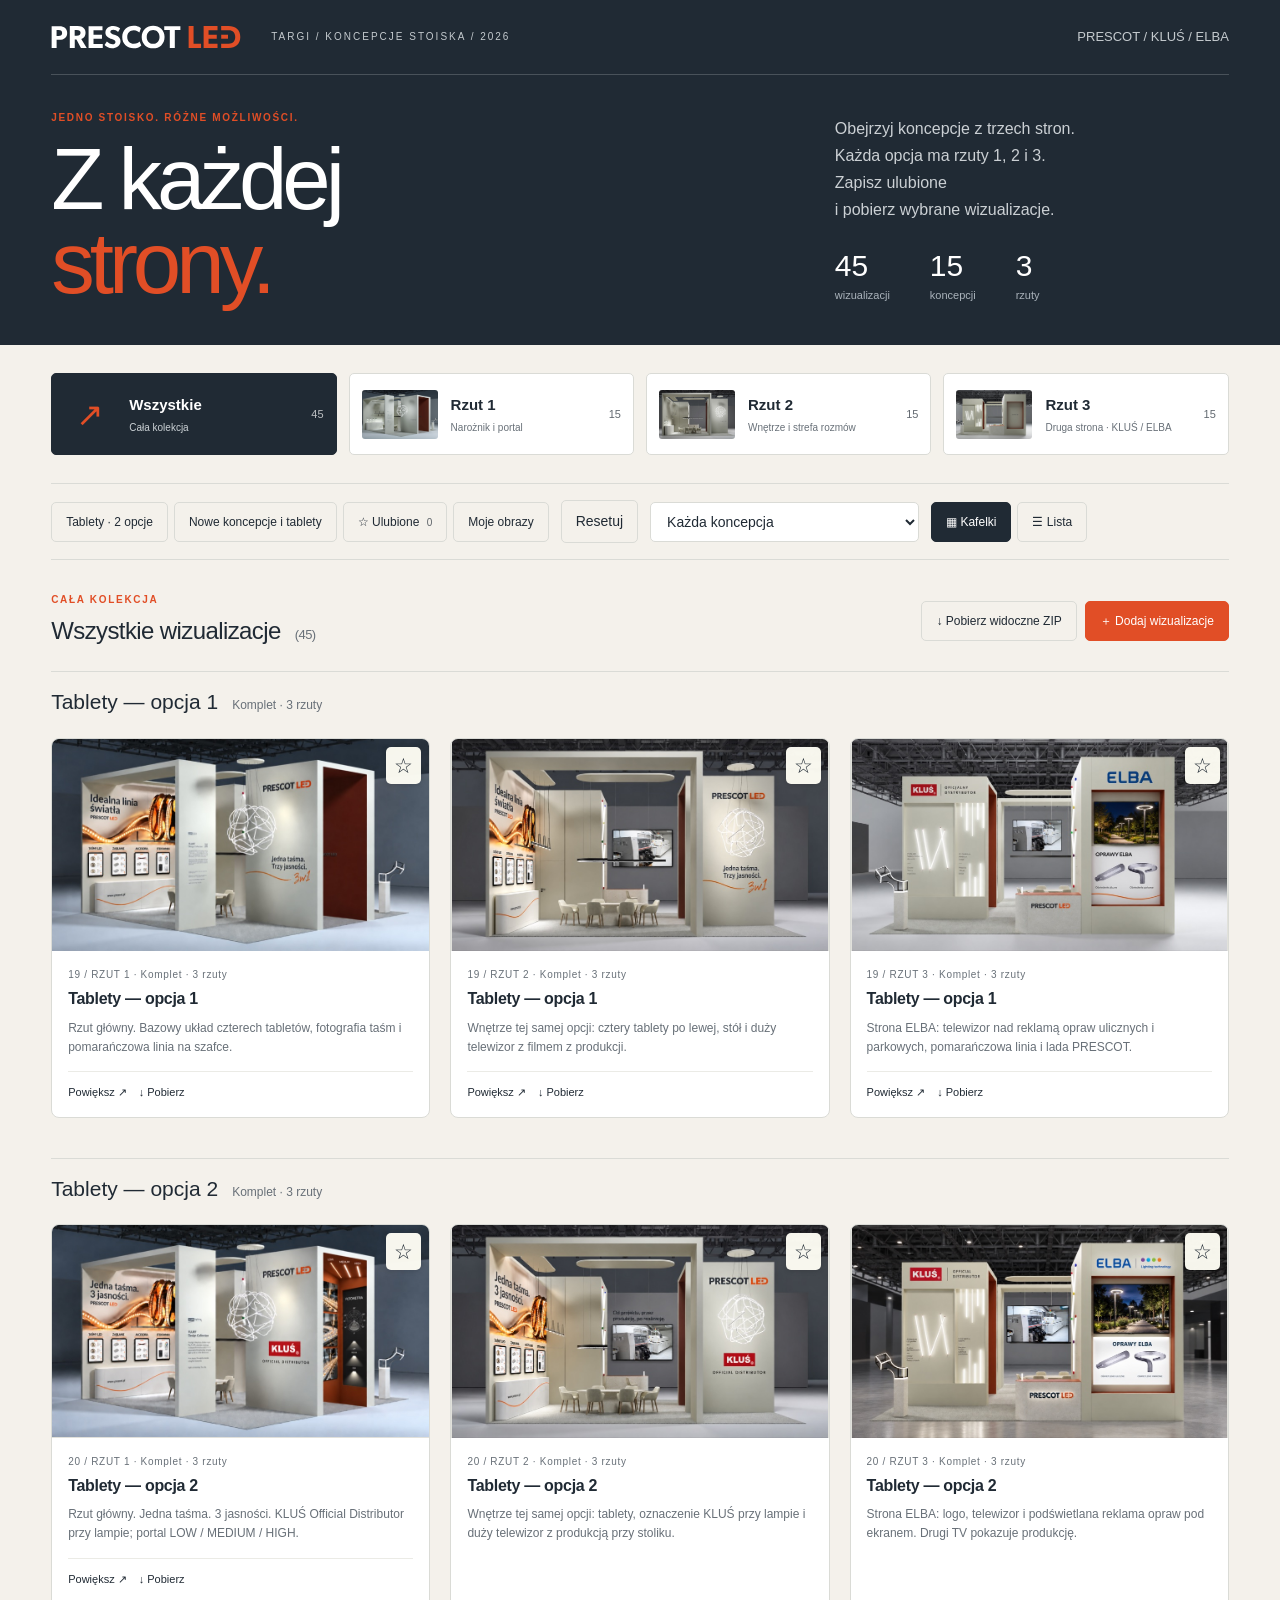
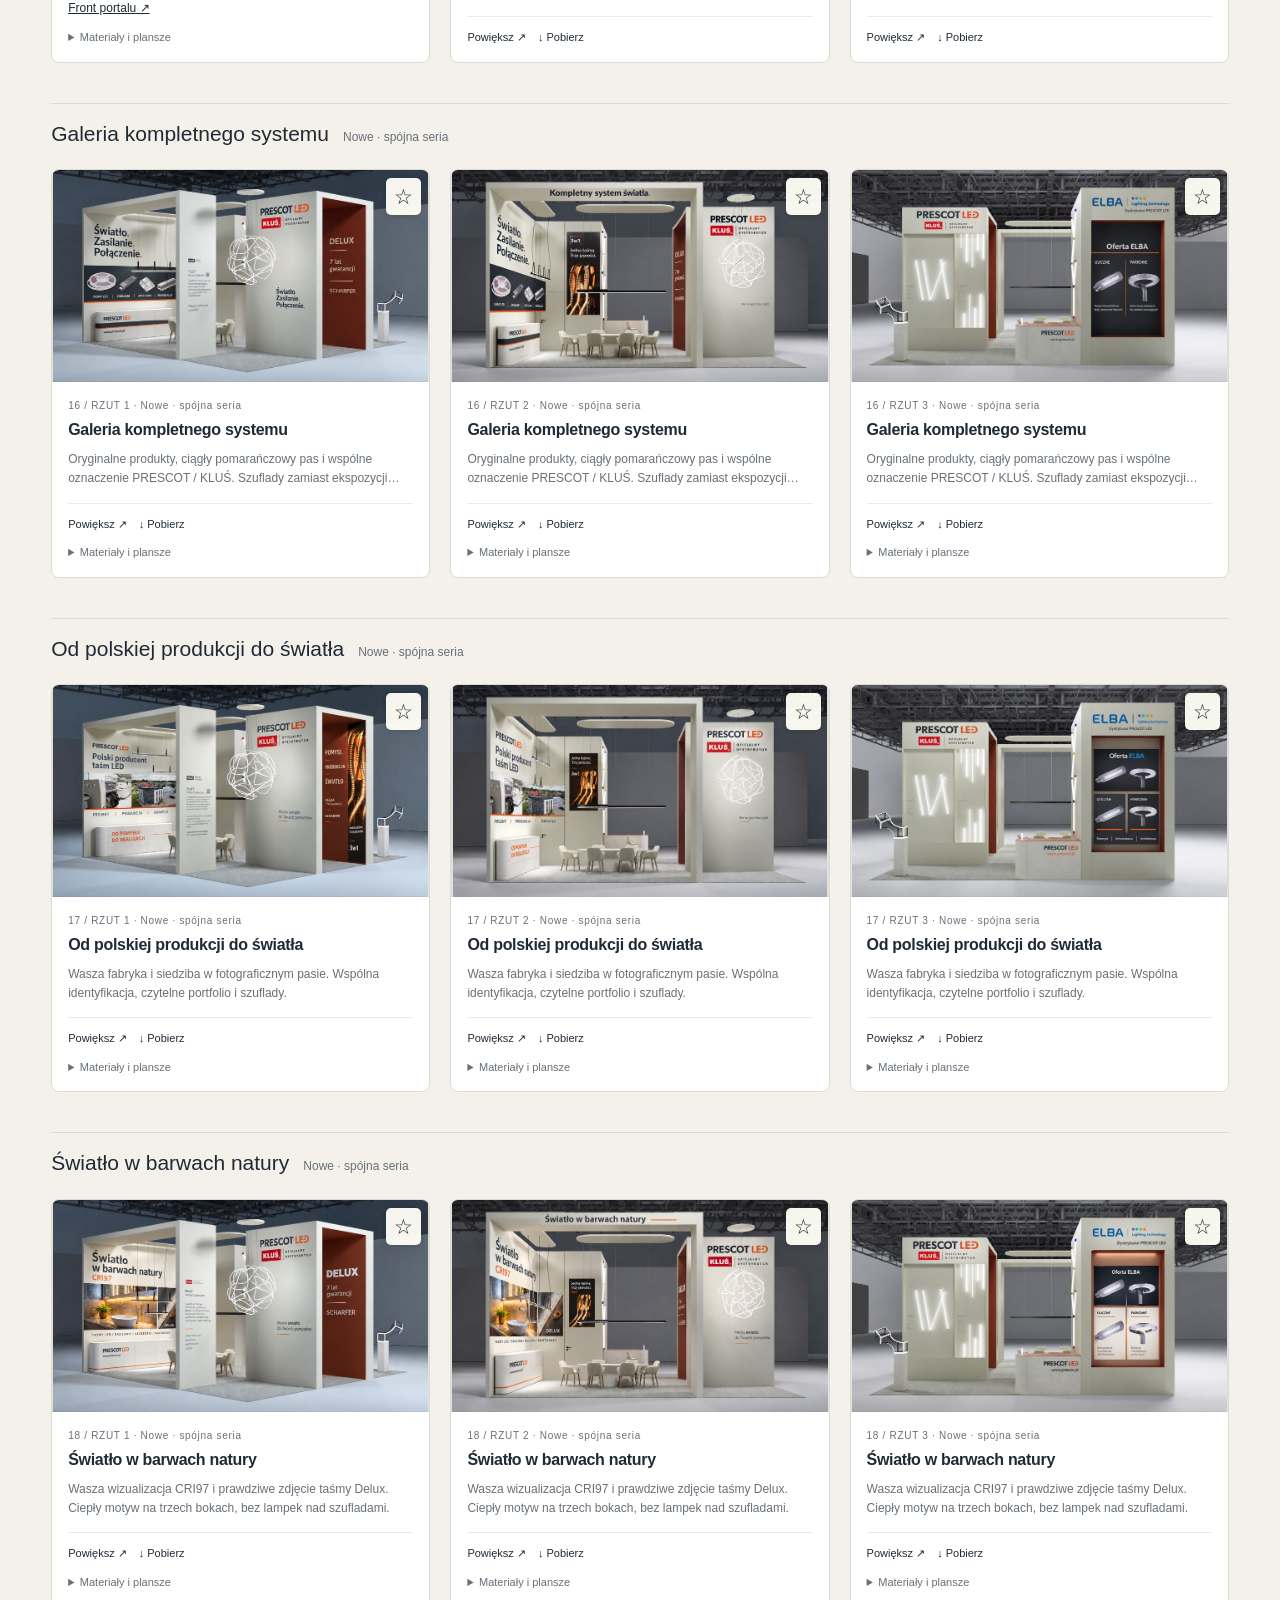
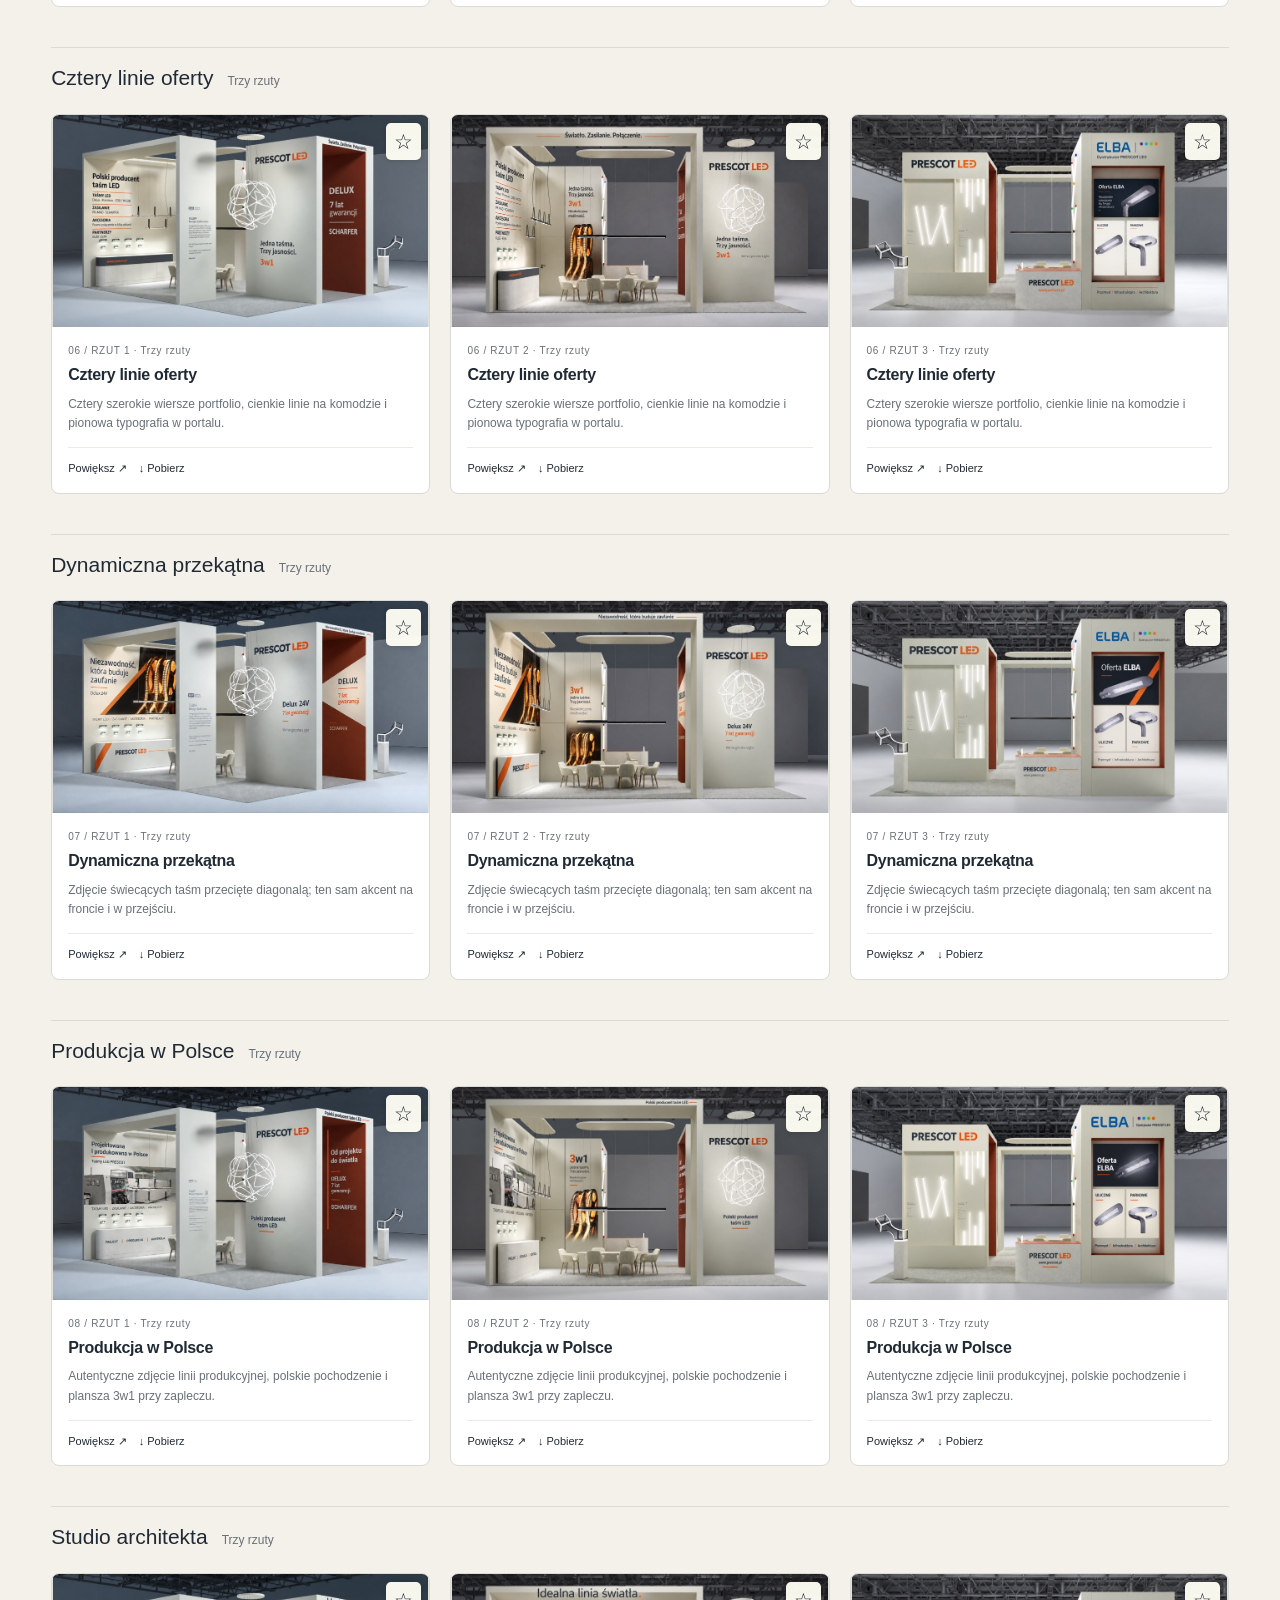
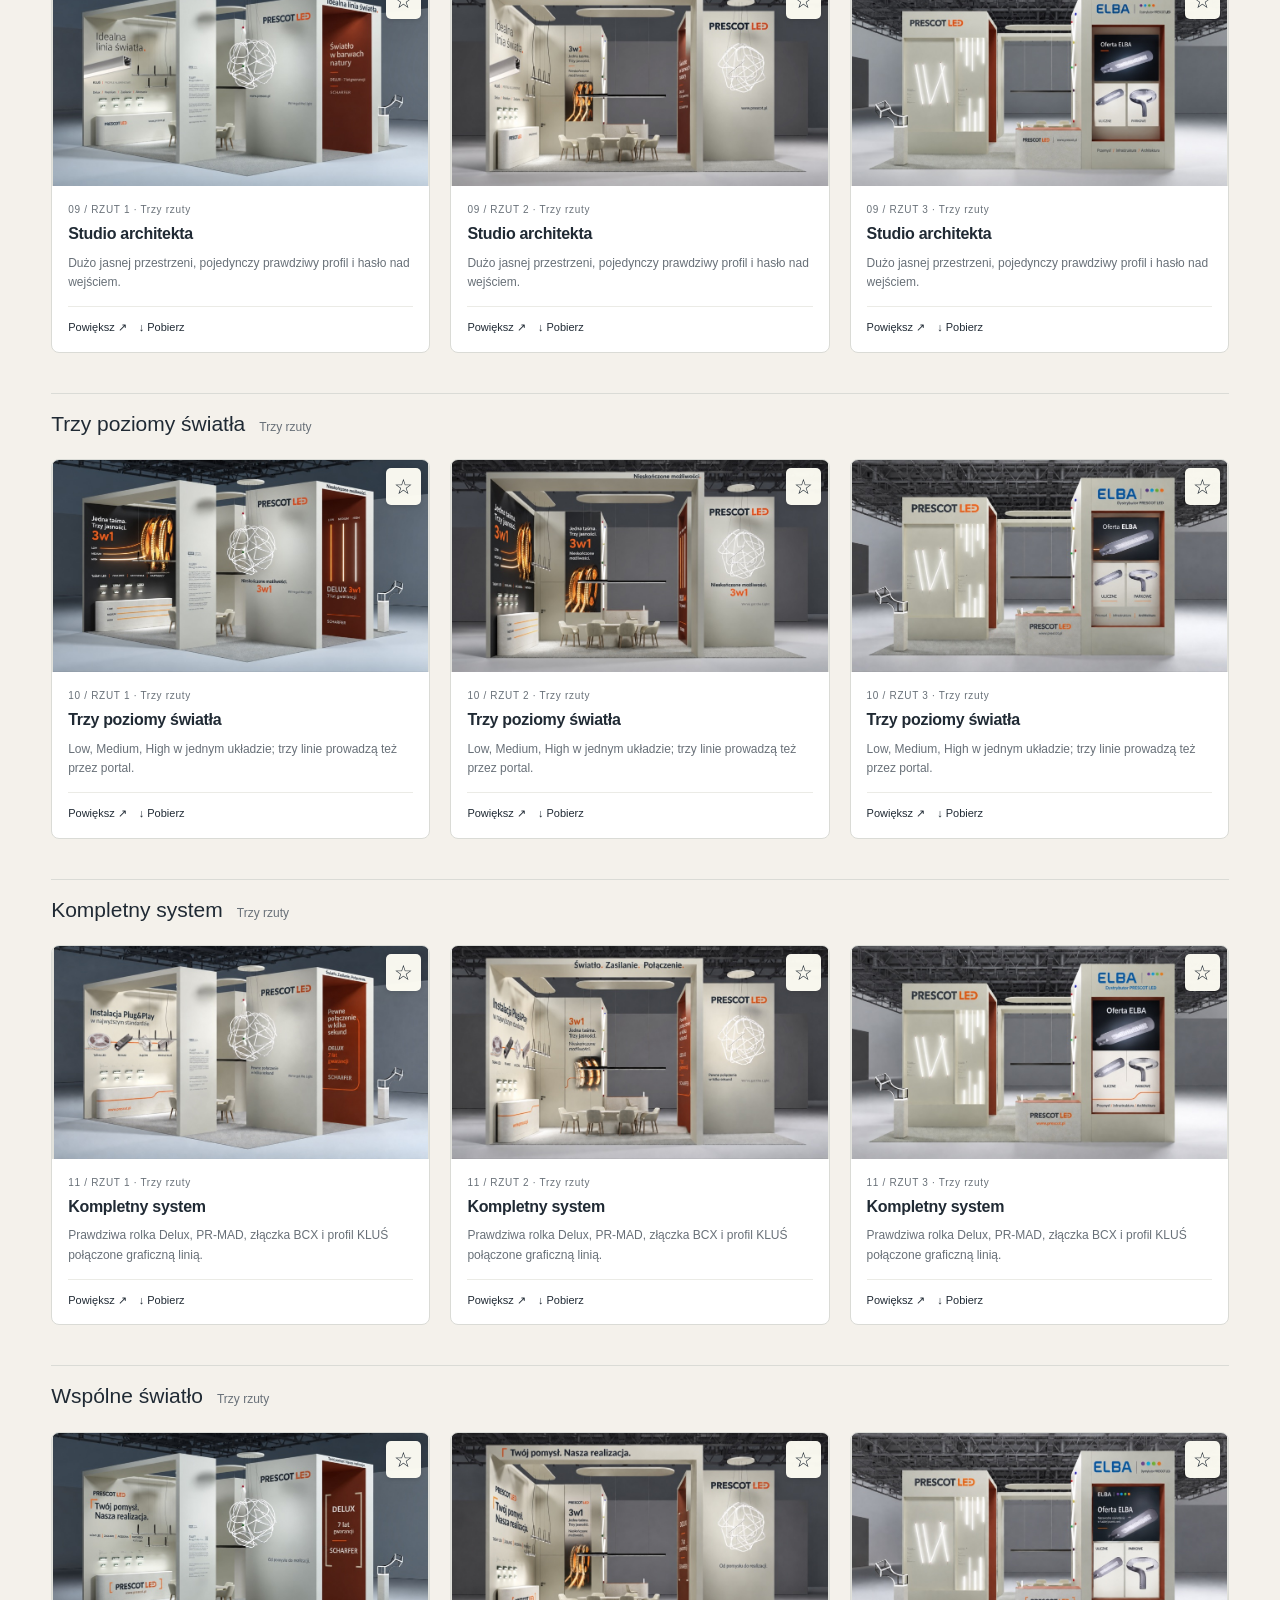
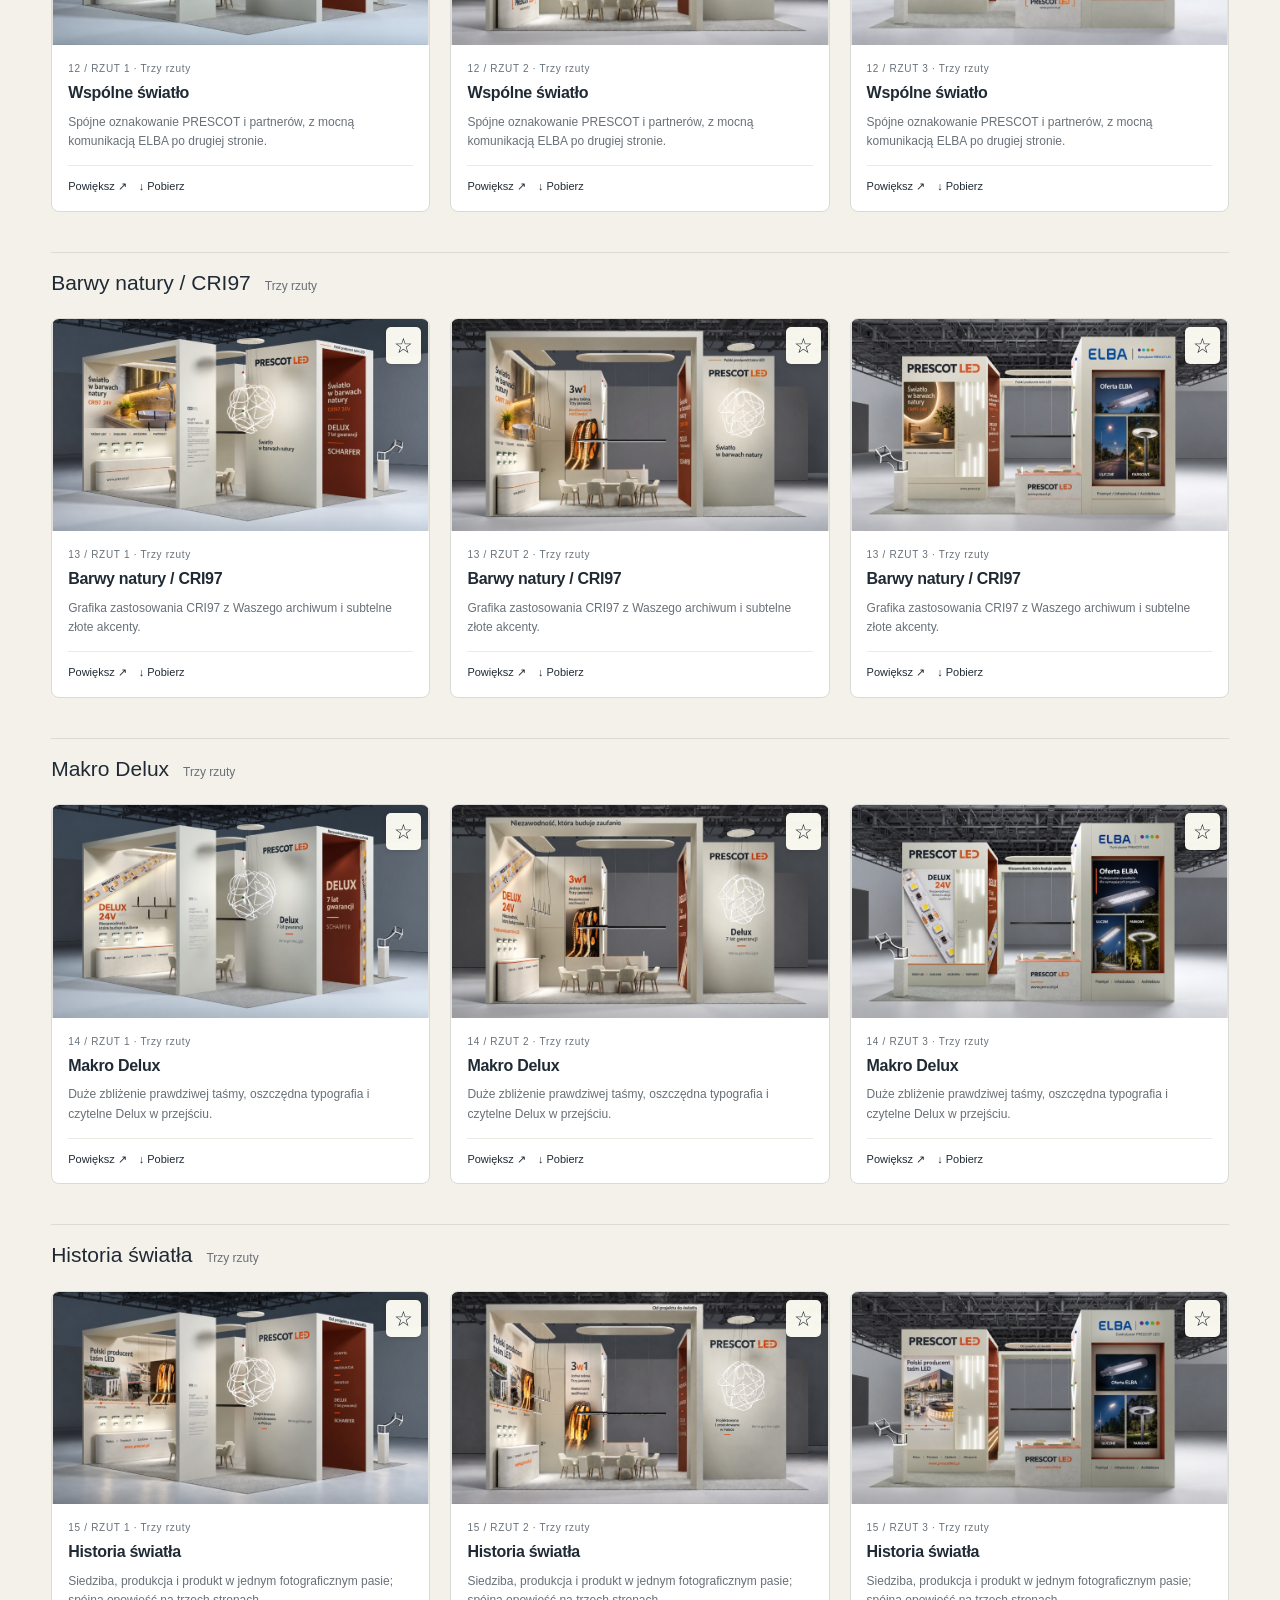
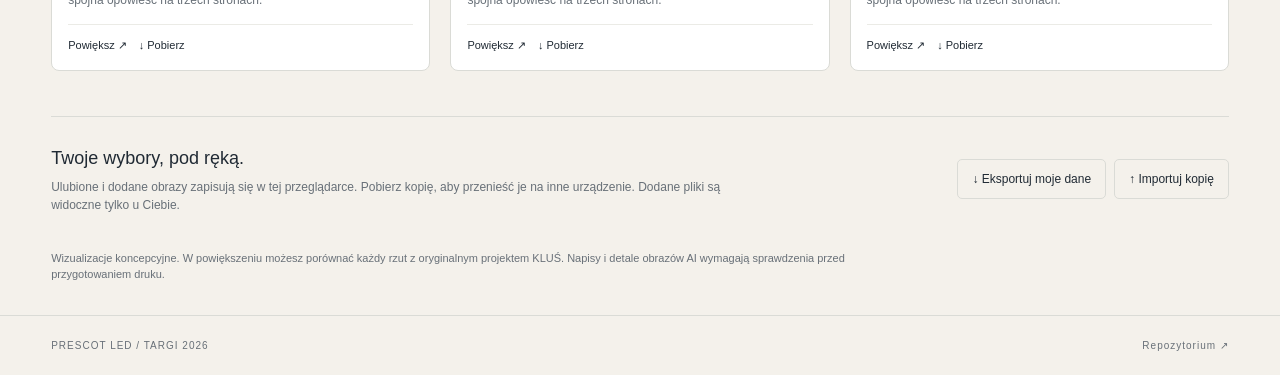
==== commit 380b5282: "Delete uploaded images immediately and remove concept search" ====
--- a/start.html
+++ b/start.html
@@ -7,9 +7,9 @@
   <meta name="description" content="Koncepcje stoiska PRESCOT LED. Trzy rzuty, różne warianty, ulubione i pobieranie wizualizacji.">
   <title>Targi · PRESCOT LED — wizualizacje stoiska</title>
   <link rel="icon" href="data:image/svg+xml,%3Csvg xmlns='http://www.w3.org/2000/svg' viewBox='0 0 40 40'%3E%3Crect width='40' height='40' rx='8' fill='%23202a34'/%3E%3Cpath d='M12 30V10h11a7 7 0 0 1 0 14h-5v6m0-12h5a1 1 0 0 0 0-2h-5' fill='%23E14E26'/%3E%3C/svg%3E">
-  <link rel="stylesheet" href="styles.css">
+  <link rel="stylesheet" href="styles.css?v=20260908-delete">
   <script src="catalog.js" defer></script>
-  <script src="app.js" defer></script>
+  <script src="app.js?v=20260908-delete" defer></script>
 </head>
 <body>
 <a class="skip" href="#gallery">Przejdź do wizualizacji</a>
@@ -26,7 +26,7 @@
   </section>
   <div class="toolbar">
     <div class="filter-group"><button id="tablets" aria-pressed="false">Tablety · 2 opcje</button><button id="latest" aria-pressed="false">Nowe koncepcje i tablety</button><button id="favorites" aria-pressed="false">☆ Ulubione <span id="favorite-count">0</span></button><button id="mine" aria-pressed="false">Moje obrazy</button></div>
-    <div class="search"><label><span class="sr-only">Szukaj koncepcji</span><input id="search" type="search" placeholder="Szukaj koncepcji…"></label><button id="reset" type="button" data-reset title="Wyczyść wyszukiwanie i wszystkie filtry">Resetuj</button></div>
+    <button id="reset" type="button" data-reset title="Wyczyść wszystkie filtry">Resetuj</button>
     <label class="sr-only" for="concept">Koncepcja</label><select id="concept"><option value="all">Każda koncepcja</option></select>
     <div class="layout-group" aria-label="Układ galerii"><button data-layout="grid" class="active" aria-pressed="true">▦ Kafelki</button><button data-layout="list" aria-pressed="false">☰ Lista</button></div>
   </div>
--- a/styles.css
+++ b/styles.css
@@ -1,4 +1,4 @@
-:root{--ink:#202a34;--paper:#f4f1eb;--orange:#E14E26;--line:#dadbd6;--muted:#687078;--white:#fff;--radius:8px}*{box-sizing:border-box}body{margin:0;background:var(--paper);color:var(--ink);font:14px/1.5 -apple-system,BlinkMacSystemFont,"Segoe UI",sans-serif}button,input,select{font:inherit}button,.button{cursor:pointer;border:1px solid var(--line);border-radius:5px;padding:10px 14px;background:transparent;color:inherit;text-decoration:none;transition:background .15s}button:hover,.button:hover{background:#e9e7e1}button:disabled{opacity:.5;cursor:wait}button.active,button[aria-pressed=true]{background:var(--ink);color:#fff;border-color:var(--ink)}button.primary{background:var(--orange);border-color:var(--orange);color:white}button.primary:hover{background:var(--orange)}a{color:inherit}input,select{min-width:0;background:#fff;border:1px solid var(--line);padding:10px 12px;border-radius:5px;color:var(--ink)}:focus-visible{outline:3px solid var(--orange);outline-offset:3px}.sr-only{position:absolute;width:1px;height:1px;padding:0;overflow:hidden;clip:rect(0,0,0,0);white-space:nowrap}.skip{position:absolute;top:-100px}.skip:focus{top:0;z-index:100;background:#fff;padding:15px}header{background:var(--ink);color:white;padding:0 4vw 40px}.brand-row{display:flex;align-items:center;border-bottom:1px solid #49525a;padding:25px 0;gap:30px}.brand{font-size:26px;font-weight:800;letter-spacing:-1.5px;text-decoration:none}.brand span{font-weight:400;color:var(--orange);margin-left:5px}.edition{font-size:10px;letter-spacing:2px;color:#c4cace}.edition-number{margin-left:auto;color:#c4cace;font-size:13px}.hero{display:flex;justify-content:space-between;align-items:end;padding-top:35px;gap:35px;max-width:1550px;margin:auto}.eyebrow{font-size:10px;letter-spacing:1.7px;font-weight:600;margin:0 0 12px}header .eyebrow{color:var(--orange)}h1{font-size:clamp(58px,6.8vw,105px);letter-spacing:-5px;line-height:.97;margin:0;font-weight:500}h1 em{font-style:normal;color:var(--orange)}.hero-info{min-width:330px;margin-right:5vw}.hero-info>p{color:#cbd0d4;font-size:16px;line-height:1.7;margin:0 0 25px}.stats{display:flex;gap:40px}.stats strong{font-size:30px;line-height:1.2;font-weight:500;display:block}.stats span{color:#aab3bb;font-size:11px}main{padding:0 4vw;max-width:2000px;margin:auto}.view-picker{display:grid;grid-template-columns:repeat(4,minmax(0,1fr));gap:12px;padding:28px 0}.view-tab{display:flex;align-items:center;text-align:left;gap:13px;padding:12px;background:#fff;min-height:82px}.view-tab img{width:76px;height:49px;object-fit:cover;border-radius:3px}.view-tab span{min-width:0}.view-tab strong{font-size:15px;display:block;font-weight:600}.view-tab small{font-size:10px;display:block;color:var(--muted);margin-top:3px}.view-tab.active small{color:#cbd1d5}.view-tab b{margin-left:auto;font-size:11px;font-weight:500;opacity:.7}.tab-num{font-size:33px;color:var(--orange);padding:0 12px}.toolbar{display:flex;align-items:center;gap:12px;flex-wrap:wrap;padding:16px 0;border-top:1px solid var(--line);border-bottom:1px solid var(--line)}.filter-group,.layout-group{display:flex;gap:6px}.filter-group button{font-size:12px}#favorite-count{font-size:10px;opacity:.7;padding-left:4px}.search{margin-left:auto}.search input{width:205px}.layout-group button{font-size:12px}.collection-heading{display:flex;justify-content:space-between;align-items:center;gap:20px;margin:32px 0 22px}.collection-heading .eyebrow{color:var(--orange);margin-bottom:6px}.collection-heading h2{font-size:24px;font-weight:500;letter-spacing:-.6px;margin:0}.collection-heading h2 span{font-size:13px;color:var(--muted);margin-left:8px}.collection-actions{display:flex;gap:8px;font-size:12px}.gallery{display:grid;grid-template-columns:repeat(3,minmax(0,1fr));gap:20px;outline:none}.card{background:#fff;border:1px solid var(--line);border-radius:var(--radius);overflow:hidden;min-width:0;position:relative;display:flex;flex-direction:column}.image-button{display:block;padding:0;border:0;border-radius:0;width:100%;cursor:zoom-in;background:#e1e1db;position:relative}.image-button img{display:block;width:100%;aspect-ratio:16/9;object-fit:contain}.image-button:after{content:'↗';position:absolute;right:10px;bottom:10px;background:#202a34c9;color:white;line-height:26px;width:26px;border-radius:50%;opacity:0}.image-button:hover:after{opacity:1}.card-body{padding:16px;display:flex;flex-direction:column;flex:1}.card-meta{font-size:10px;letter-spacing:.7px;color:var(--muted);padding-right:25px}.card h3{font-size:16px;letter-spacing:-.3px;font-weight:600;line-height:1.3;margin:7px 0 9px}.card p{font-size:12px;color:var(--muted);line-height:1.6;margin:0 0 14px;display:-webkit-box;-webkit-line-clamp:2;-webkit-box-orient:vertical;overflow:hidden}.card .star{position:absolute;right:8px;top:8px;background:#fffef5f5;color:var(--ink);border:0;font-size:21px;line-height:1;padding:8px;box-shadow:0 1px 5px #0002}.card .star.on{color:var(--orange)}.card-actions{margin-top:auto;display:flex;gap:12px;align-items:center;font-size:11px;border-top:1px solid #ebebe6;padding-top:12px;flex-wrap:wrap}.card-actions a{text-decoration:none}.card-actions a:hover{text-decoration:underline}.card-actions button{font-size:11px;padding:0;border:0}.card-actions .delete{color:#af3c27;margin-left:auto}.card details{font-size:11px;margin-top:12px}.card summary{cursor:pointer;color:var(--muted)}.card details a{display:block;margin-top:6px}.gallery.list{grid-template-columns:1fr}.list .card{flex-direction:row;min-height:180px}.list .image-button{width:310px;flex-shrink:0}.list .image-button img{height:100%;min-height:180px}.list .card-body{padding:20px 26px}.list .card h3{font-size:21px}.list .card p{-webkit-line-clamp:3}.list .star{top:10px;right:10px}.list .card-actions{margin-top:5px;padding-top:10px;max-width:650px}#empty{text-align:center;padding:70px 20px}#empty h2{font-size:22px;font-weight:500}.personal{display:flex;gap:35px;justify-content:space-between;align-items:center;margin-top:45px;border-top:1px solid var(--line);padding:28px 0}.personal h3{font-size:18px;margin:0 0 6px;font-weight:500}.personal p{font-size:12px;max-width:670px;color:var(--muted);margin:0}.personal>div:last-child{display:flex;gap:8px;flex-shrink:0;font-size:12px}.concept-note{font-size:11px;color:var(--muted);max-width:850px;margin:8px 0 32px}footer{border-top:1px solid var(--line);display:flex;justify-content:space-between;padding:22px 4vw;color:var(--muted);font-size:10px;letter-spacing:1px}footer a{text-decoration:none}dialog{border:1px solid var(--line);border-radius:10px;padding:24px;max-width:560px;width:calc(100% - 30px);color:var(--ink)}dialog::backdrop{background:#111820ed}body:has(dialog[open]){overflow:hidden}.dialog-head{display:flex;align-items:center;justify-content:space-between;gap:15px}.dialog-head h2{margin:0;font-weight:500}.dialog-head button{border:0}#upload-form>label{display:block;margin:18px 0;font-size:12px;font-weight:600}#upload-form input,#upload-form select{display:block;width:100%;margin-top:7px}#upload-form small{font-size:11px;color:var(--muted)}#upload-error{color:#b42d19;font-size:12px}#viewer{max-width:none;width:96vw;height:94dvh;background:#19222b;color:white;border:1px solid #53606a;padding:20px;overflow:hidden}#viewer[open]{display:flex;flex-direction:column}.viewer-head{display:flex;justify-content:space-between;align-items:center;gap:15px}.viewer-head h2{font-size:20px;margin:3px 0;font-weight:500}.viewer-head small{color:#b5c0c8;font-size:11px}.viewer-canvas{min-height:0;flex:1;display:flex;align-items:center;gap:12px;margin:16px 0}.viewer-canvas img{width:0;flex:1;min-height:0;height:100%;object-fit:contain}.viewer-canvas button{padding:12px;flex-shrink:0}.viewer-foot{display:flex;justify-content:space-between;align-items:center;gap:10px;font-size:12px}.viewer-foot>div{display:flex;gap:8px}.viewer-foot span{color:#b5c0c8}#viewer button,#viewer .button{border-color:#65717b}#viewer button:hover,#viewer .button:hover{background:#34404b}#viewer-favorite.on{color:var(--orange)}#toast{position:fixed;bottom:24px;left:50%;transform:translate(-50%,15px);padding:14px 22px;max-width:90vw;width:max-content;background:var(--ink);color:#fff;box-shadow:0 5px 30px #0002;border-radius:6px;z-index:100;opacity:0;pointer-events:none;transition:.2s}#toast.show{opacity:1;transform:translate(-50%,0)}[hidden]{display:none!important}@media(min-width:1800px){.gallery{gap:25px}.card h3{font-size:19px}}@media(max-width:1100px){.view-tab img{width:52px;height:40px}.view-tab{gap:9px}.view-tab small{font-size:9px}.toolbar{gap:8px}.search{margin-left:0;flex:1}.search input{width:100%}.gallery{gap:12px}.card-body{padding:12px}.card h3{font-size:14px}.hero-info{margin-right:0}.personal{flex-wrap:wrap}}@media(max-width:800px){.gallery{grid-template-columns:repeat(2,minmax(0,1fr))}.view-picker{grid-template-columns:repeat(2,minmax(0,1fr));gap:8px}.view-tab img{width:65px}.view-tab small{font-size:10px}.hero-info{min-width:0}.hero-info>p{font-size:13px}.stats{gap:22px}.hero{gap:20px}.edition{letter-spacing:1px;font-size:9px}.collection-heading{align-items:flex-start;flex-direction:column;gap:15px}.collection-heading h2{font-size:22px}.list .image-button{width:220px}.viewer-foot{flex-wrap:wrap}}@media(max-width:520px){header{padding:0 5vw 30px}.brand-row{padding:18px 0;gap:15px}.brand{font-size:22px}.edition{font-size:8px;max-width:120px}.edition-number{display:none}.hero{align-items:start;flex-direction:column;padding-top:25px}.hero-info{display:flex;justify-content:space-between;gap:20px;width:100%;align-items:end}.hero-info>p{font-size:11px;margin:0}.stats{gap:16px}.stats strong{font-size:23px}.stats span{font-size:9px}h1{font-size:64px;letter-spacing:-3px}.eyebrow{font-size:8px}.view-picker{padding:18px 0}.view-tab{padding:9px;min-height:68px;gap:8px}.view-tab img{width:42px;height:33px}.view-tab strong{font-size:12px}.view-tab small{font-size:8px}.view-tab b{font-size:9px}.tab-num{font-size:25px;padding:0 7px}.toolbar{gap:10px}.toolbar>select{font-size:12px;max-width:165px}.filter-group{width:100%}.search{min-width:100%;order:3}.layout-group{margin-left:auto}.layout-group button{padding:9px}.collection-actions{width:100%}.collection-actions button{font-size:10px;padding:10px}.collection-heading{margin-top:24px}.gallery{gap:10px}.card-body{padding:10px}.card-meta{font-size:8px;padding-right:0}.card h3{font-size:13px}.card p{font-size:10px}.card-actions{font-size:10px;gap:8px}.card-actions button{font-size:10px}.card .star{font-size:17px;padding:6px;right:5px;top:5px}.list .card{flex-direction:column}.list .image-button{width:100%}.list .image-button img{min-height:0}.list .card-body{padding:16px}.personal{gap:18px;margin-top:28px}.personal>div:last-child{flex-wrap:wrap;font-size:11px}.viewer-head h2{font-size:15px}.viewer-head small{font-size:9px}#viewer{padding:12px;width:98vw;height:95dvh}.viewer-canvas{gap:4px}.viewer-canvas button{padding:10px 6px}.viewer-foot>div{flex-wrap:wrap;gap:5px}.viewer-foot button,.viewer-foot .button{font-size:10px;padding:9px}.viewer-foot{font-size:10px}footer{font-size:8px}}
+:root{--ink:#202a34;--paper:#f4f1eb;--orange:#E14E26;--line:#dadbd6;--muted:#687078;--white:#fff;--radius:8px}*{box-sizing:border-box}body{margin:0;background:var(--paper);color:var(--ink);font:14px/1.5 -apple-system,BlinkMacSystemFont,"Segoe UI",sans-serif}button,input,select{font:inherit}button,.button{cursor:pointer;border:1px solid var(--line);border-radius:5px;padding:10px 14px;background:transparent;color:inherit;text-decoration:none;transition:background .15s}button:hover,.button:hover{background:#e9e7e1}button:disabled{opacity:.5;cursor:wait}button.active,button[aria-pressed=true]{background:var(--ink);color:#fff;border-color:var(--ink)}button.primary{background:var(--orange);border-color:var(--orange);color:white}button.primary:hover{background:var(--orange)}a{color:inherit}input,select{min-width:0;background:#fff;border:1px solid var(--line);padding:10px 12px;border-radius:5px;color:var(--ink)}:focus-visible{outline:3px solid var(--orange);outline-offset:3px}.sr-only{position:absolute;width:1px;height:1px;padding:0;overflow:hidden;clip:rect(0,0,0,0);white-space:nowrap}.skip{position:absolute;top:-100px}.skip:focus{top:0;z-index:100;background:#fff;padding:15px}header{background:var(--ink);color:white;padding:0 4vw 40px}.brand-row{display:flex;align-items:center;border-bottom:1px solid #49525a;padding:25px 0;gap:30px}.brand{font-size:26px;font-weight:800;letter-spacing:-1.5px;text-decoration:none}.brand span{font-weight:400;color:var(--orange);margin-left:5px}.edition{font-size:10px;letter-spacing:2px;color:#c4cace}.edition-number{margin-left:auto;color:#c4cace;font-size:13px}.hero{display:flex;justify-content:space-between;align-items:end;padding-top:35px;gap:35px;max-width:1550px;margin:auto}.eyebrow{font-size:10px;letter-spacing:1.7px;font-weight:600;margin:0 0 12px}header .eyebrow{color:var(--orange)}h1{font-size:clamp(58px,6.8vw,105px);letter-spacing:-5px;line-height:.97;margin:0;font-weight:500}h1 em{font-style:normal;color:var(--orange)}.hero-info{min-width:330px;margin-right:5vw}.hero-info>p{color:#cbd0d4;font-size:16px;line-height:1.7;margin:0 0 25px}.stats{display:flex;gap:40px}.stats strong{font-size:30px;line-height:1.2;font-weight:500;display:block}.stats span{color:#aab3bb;font-size:11px}main{padding:0 4vw;max-width:2000px;margin:auto}.view-picker{display:grid;grid-template-columns:repeat(4,minmax(0,1fr));gap:12px;padding:28px 0}.view-tab{display:flex;align-items:center;text-align:left;gap:13px;padding:12px;background:#fff;min-height:82px}.view-tab img{width:76px;height:49px;object-fit:cover;border-radius:3px}.view-tab span{min-width:0}.view-tab strong{font-size:15px;display:block;font-weight:600}.view-tab small{font-size:10px;display:block;color:var(--muted);margin-top:3px}.view-tab.active small{color:#cbd1d5}.view-tab b{margin-left:auto;font-size:11px;font-weight:500;opacity:.7}.tab-num{font-size:33px;color:var(--orange);padding:0 12px}.toolbar{display:flex;align-items:center;gap:12px;flex-wrap:wrap;padding:16px 0;border-top:1px solid var(--line);border-bottom:1px solid var(--line)}.filter-group,.layout-group{display:flex;gap:6px}.filter-group button{font-size:12px}#favorite-count{font-size:10px;opacity:.7;padding-left:4px}.layout-group button{font-size:12px}.collection-heading{display:flex;justify-content:space-between;align-items:center;gap:20px;margin:32px 0 22px}.collection-heading .eyebrow{color:var(--orange);margin-bottom:6px}.collection-heading h2{font-size:24px;font-weight:500;letter-spacing:-.6px;margin:0}.collection-heading h2 span{font-size:13px;color:var(--muted);margin-left:8px}.collection-actions{display:flex;gap:8px;font-size:12px}.gallery{display:grid;grid-template-columns:repeat(3,minmax(0,1fr));gap:20px;outline:none}.card{background:#fff;border:1px solid var(--line);border-radius:var(--radius);overflow:hidden;min-width:0;position:relative;display:flex;flex-direction:column}.image-button{display:block;padding:0;border:0;border-radius:0;width:100%;cursor:zoom-in;background:#e1e1db;position:relative}.image-button img{display:block;width:100%;aspect-ratio:16/9;object-fit:contain}.image-button:after{content:'↗';position:absolute;right:10px;bottom:10px;background:#202a34c9;color:white;line-height:26px;width:26px;border-radius:50%;opacity:0}.image-button:hover:after{opacity:1}.card-body{padding:16px;display:flex;flex-direction:column;flex:1}.card-meta{font-size:10px;letter-spacing:.7px;color:var(--muted);padding-right:25px}.card h3{font-size:16px;letter-spacing:-.3px;font-weight:600;line-height:1.3;margin:7px 0 9px}.card p{font-size:12px;color:var(--muted);line-height:1.6;margin:0 0 14px;display:-webkit-box;-webkit-line-clamp:2;-webkit-box-orient:vertical;overflow:hidden}.card .star{position:absolute;right:8px;top:8px;background:#fffef5f5;color:var(--ink);border:0;font-size:21px;line-height:1;padding:8px;box-shadow:0 1px 5px #0002}.card .star.on{color:var(--orange)}.card-actions{margin-top:auto;display:flex;gap:12px;align-items:center;font-size:11px;border-top:1px solid #ebebe6;padding-top:12px;flex-wrap:wrap}.card-actions a{text-decoration:none}.card-actions a:hover{text-decoration:underline}.card-actions button{font-size:11px;padding:0;border:0}.card-actions .delete{color:#af3c27;margin-left:auto}.card details{font-size:11px;margin-top:12px}.card summary{cursor:pointer;color:var(--muted)}.card details a{display:block;margin-top:6px}.gallery.list{grid-template-columns:1fr}.list .card{flex-direction:row;min-height:180px}.list .image-button{width:310px;flex-shrink:0}.list .image-button img{height:100%;min-height:180px}.list .card-body{padding:20px 26px}.list .card h3{font-size:21px}.list .card p{-webkit-line-clamp:3}.list .star{top:10px;right:10px}.list .card-actions{margin-top:5px;padding-top:10px;max-width:650px}#empty{text-align:center;padding:70px 20px}#empty h2{font-size:22px;font-weight:500}.personal{display:flex;gap:35px;justify-content:space-between;align-items:center;margin-top:45px;border-top:1px solid var(--line);padding:28px 0}.personal h3{font-size:18px;margin:0 0 6px;font-weight:500}.personal p{font-size:12px;max-width:670px;color:var(--muted);margin:0}.personal>div:last-child{display:flex;gap:8px;flex-shrink:0;font-size:12px}.concept-note{font-size:11px;color:var(--muted);max-width:850px;margin:8px 0 32px}footer{border-top:1px solid var(--line);display:flex;justify-content:space-between;padding:22px 4vw;color:var(--muted);font-size:10px;letter-spacing:1px}footer a{text-decoration:none}dialog{border:1px solid var(--line);border-radius:10px;padding:24px;max-width:560px;width:calc(100% - 30px);color:var(--ink)}dialog::backdrop{background:#111820ed}body:has(dialog[open]){overflow:hidden}.dialog-head{display:flex;align-items:center;justify-content:space-between;gap:15px}.dialog-head h2{margin:0;font-weight:500}.dialog-head button{border:0}#upload-form>label{display:block;margin:18px 0;font-size:12px;font-weight:600}#upload-form input,#upload-form select{display:block;width:100%;margin-top:7px}#upload-form small{font-size:11px;color:var(--muted)}#upload-error{color:#b42d19;font-size:12px}#viewer{max-width:none;width:96vw;height:94dvh;background:#19222b;color:white;border:1px solid #53606a;padding:20px;overflow:hidden}#viewer[open]{display:flex;flex-direction:column}.viewer-head{display:flex;justify-content:space-between;align-items:center;gap:15px}.viewer-head h2{font-size:20px;margin:3px 0;font-weight:500}.viewer-head small{color:#b5c0c8;font-size:11px}.viewer-canvas{min-height:0;flex:1;display:flex;align-items:center;gap:12px;margin:16px 0}.viewer-canvas img{width:0;flex:1;min-height:0;height:100%;object-fit:contain}.viewer-canvas button{padding:12px;flex-shrink:0}.viewer-foot{display:flex;justify-content:space-between;align-items:center;gap:10px;font-size:12px}.viewer-foot>div{display:flex;gap:8px}.viewer-foot span{color:#b5c0c8}#viewer button,#viewer .button{border-color:#65717b}#viewer button:hover,#viewer .button:hover{background:#34404b}#viewer-favorite.on{color:var(--orange)}#toast{position:fixed;bottom:24px;left:50%;transform:translate(-50%,15px);padding:14px 22px;max-width:90vw;width:max-content;background:var(--ink);color:#fff;box-shadow:0 5px 30px #0002;border-radius:6px;z-index:100;opacity:0;pointer-events:none;transition:.2s}#toast.show{opacity:1;transform:translate(-50%,0)}[hidden]{display:none!important}@media(min-width:1800px){.gallery{gap:25px}.card h3{font-size:19px}}@media(max-width:1100px){.view-tab img{width:52px;height:40px}.view-tab{gap:9px}.view-tab small{font-size:9px}.toolbar{gap:8px}.gallery{gap:12px}.card-body{padding:12px}.card h3{font-size:14px}.hero-info{margin-right:0}.personal{flex-wrap:wrap}}@media(max-width:800px){.gallery{grid-template-columns:repeat(2,minmax(0,1fr))}.view-picker{grid-template-columns:repeat(2,minmax(0,1fr));gap:8px}.view-tab img{width:65px}.view-tab small{font-size:10px}.hero-info{min-width:0}.hero-info>p{font-size:13px}.stats{gap:22px}.hero{gap:20px}.edition{letter-spacing:1px;font-size:9px}.collection-heading{align-items:flex-start;flex-direction:column;gap:15px}.collection-heading h2{font-size:22px}.list .image-button{width:220px}.viewer-foot{flex-wrap:wrap}}@media(max-width:520px){header{padding:0 5vw 30px}.brand-row{padding:18px 0;gap:15px}.brand{font-size:22px}.edition{font-size:8px;max-width:120px}.edition-number{display:none}.hero{align-items:start;flex-direction:column;padding-top:25px}.hero-info{display:flex;justify-content:space-between;gap:20px;width:100%;align-items:end}.hero-info>p{font-size:11px;margin:0}.stats{gap:16px}.stats strong{font-size:23px}.stats span{font-size:9px}h1{font-size:64px;letter-spacing:-3px}.eyebrow{font-size:8px}.view-picker{padding:18px 0}.view-tab{padding:9px;min-height:68px;gap:8px}.view-tab img{width:42px;height:33px}.view-tab strong{font-size:12px}.view-tab small{font-size:8px}.view-tab b{font-size:9px}.tab-num{font-size:25px;padding:0 7px}.toolbar{gap:10px}.toolbar>select{font-size:12px;max-width:165px}.filter-group{width:100%}.layout-group{margin-left:auto}.layout-group button{padding:9px}.collection-actions{width:100%}.collection-actions button{font-size:10px;padding:10px}.collection-heading{margin-top:24px}.gallery{gap:10px}.card-body{padding:10px}.card-meta{font-size:8px;padding-right:0}.card h3{font-size:13px}.card p{font-size:10px}.card-actions{font-size:10px;gap:8px}.card-actions button{font-size:10px}.card .star{font-size:17px;padding:6px;right:5px;top:5px}.list .card{flex-direction:column}.list .image-button{width:100%}.list .image-button img{min-height:0}.list .card-body{padding:16px}.personal{gap:18px;margin-top:28px}.personal>div:last-child{flex-wrap:wrap;font-size:11px}.viewer-head h2{font-size:15px}.viewer-head small{font-size:9px}#viewer{padding:12px;width:98vw;height:95dvh}.viewer-canvas{gap:4px}.viewer-canvas button{padding:10px 6px}.viewer-foot>div{flex-wrap:wrap;gap:5px}.viewer-foot button,.viewer-foot .button{font-size:10px;padding:9px}.viewer-foot{font-size:10px}footer{font-size:8px}}
 :is(.image-button) img{height:auto}
 
 .concept-heading{grid-column:1/-1;margin:20px 0 0;padding:14px 0 0;border-top:1px solid var(--line);font-size:21px;font-weight:500;display:flex;align-items:baseline;gap:14px;flex-wrap:wrap}.concept-heading:first-child{margin-top:0}.concept-heading span{font-size:12px;color:var(--muted);font-weight:400}@media(max-width:520px){.gallery{grid-template-columns:minmax(0,1fr)}.concept-heading{font-size:18px;gap:8px}}
@@ -6,7 +6,7 @@
 .portal-preview{font-size:12px;margin-top:12px;color:var(--ink)}
 .filter-group{flex-wrap:wrap}
 
-.search{display:flex;align-items:center;gap:8px}.search label{flex:1;min-width:0}.search button{flex-shrink:0}
+
 
 #material-viewer{max-width:none;width:96vw;height:94dvh;background:#19222b;color:white;border:1px solid #53606a;padding:20px;overflow:hidden}#material-viewer[open]{display:flex;flex-direction:column;gap:16px}#material-title{overflow-wrap:anywhere}#material-image{display:block;width:100%;min-height:0;flex:1;object-fit:contain;background:#fff;border-radius:4px}.material-foot{display:flex;justify-content:flex-end}#material-viewer button,#material-viewer .button{border-color:#65717b}#material-viewer button:hover,#material-viewer .button:hover{background:#34404b}@media(max-width:520px){#material-viewer{padding:12px;width:98vw;height:95dvh}}
 
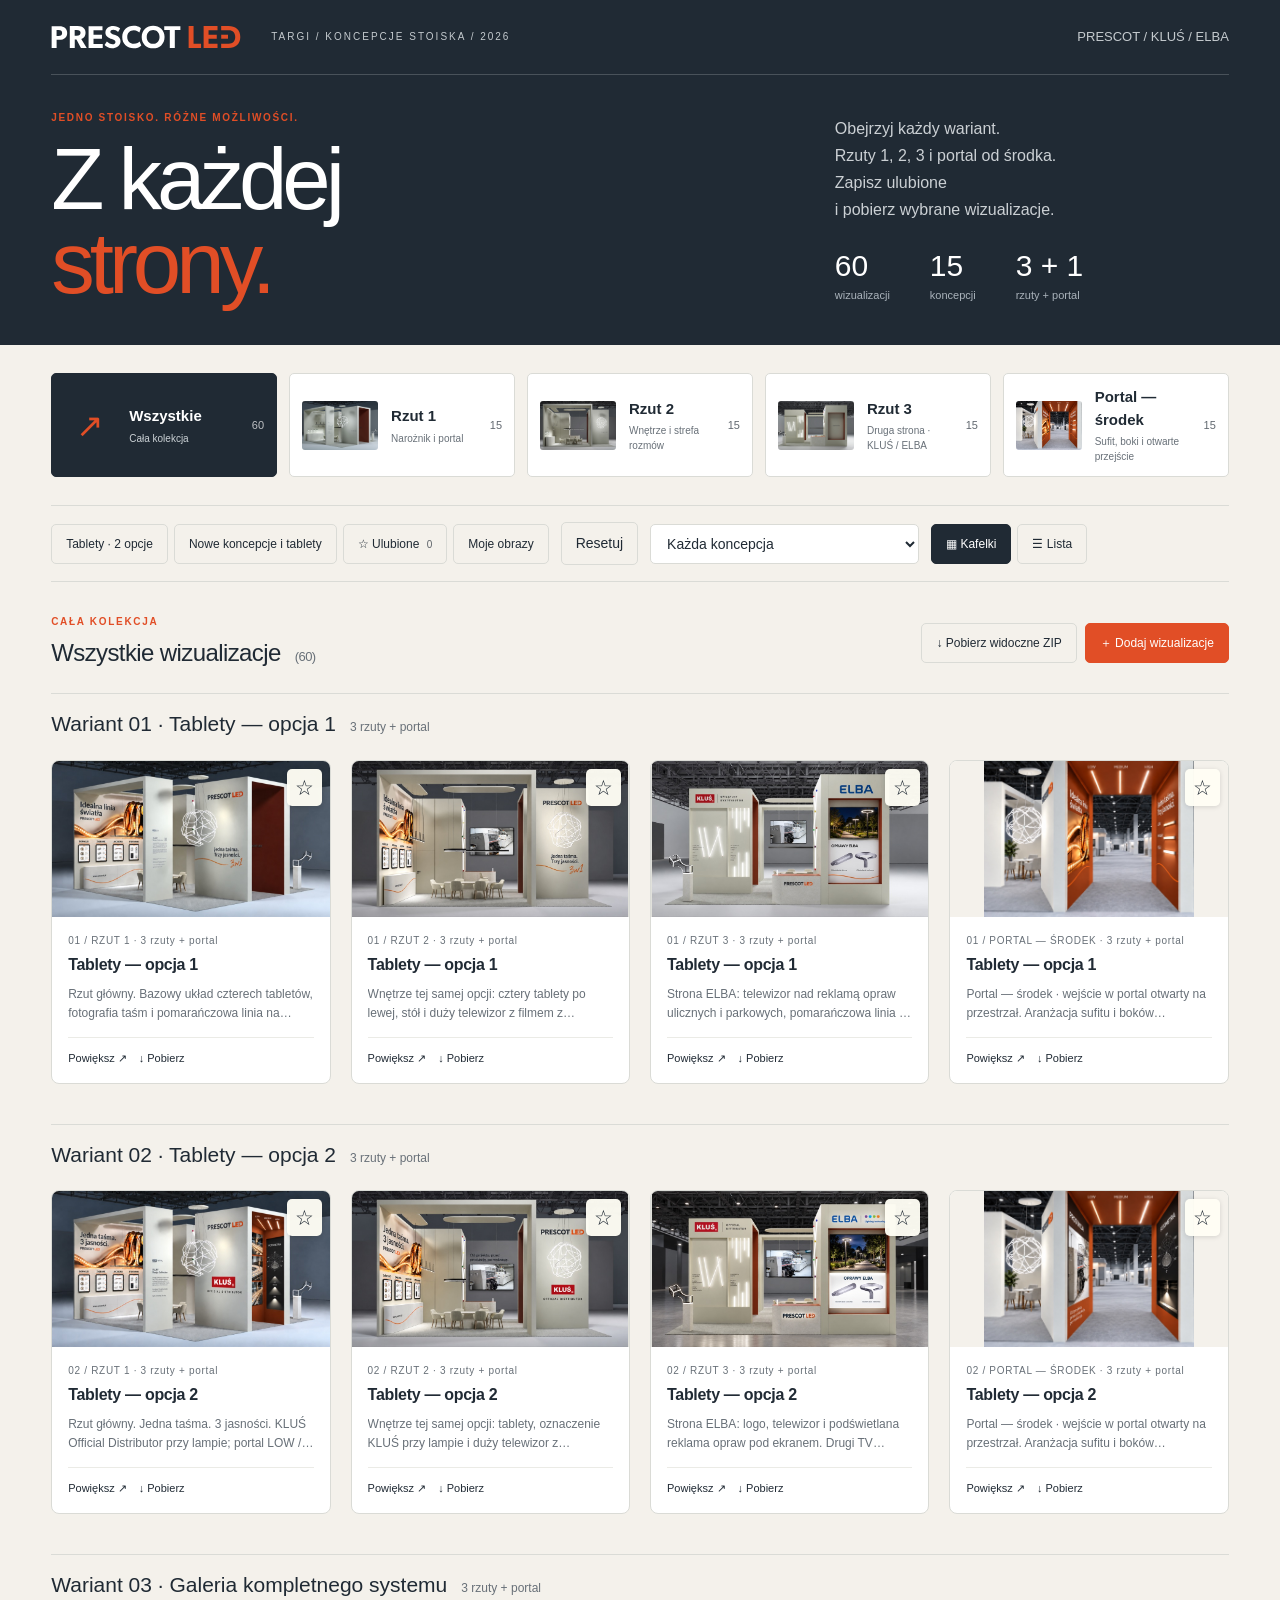
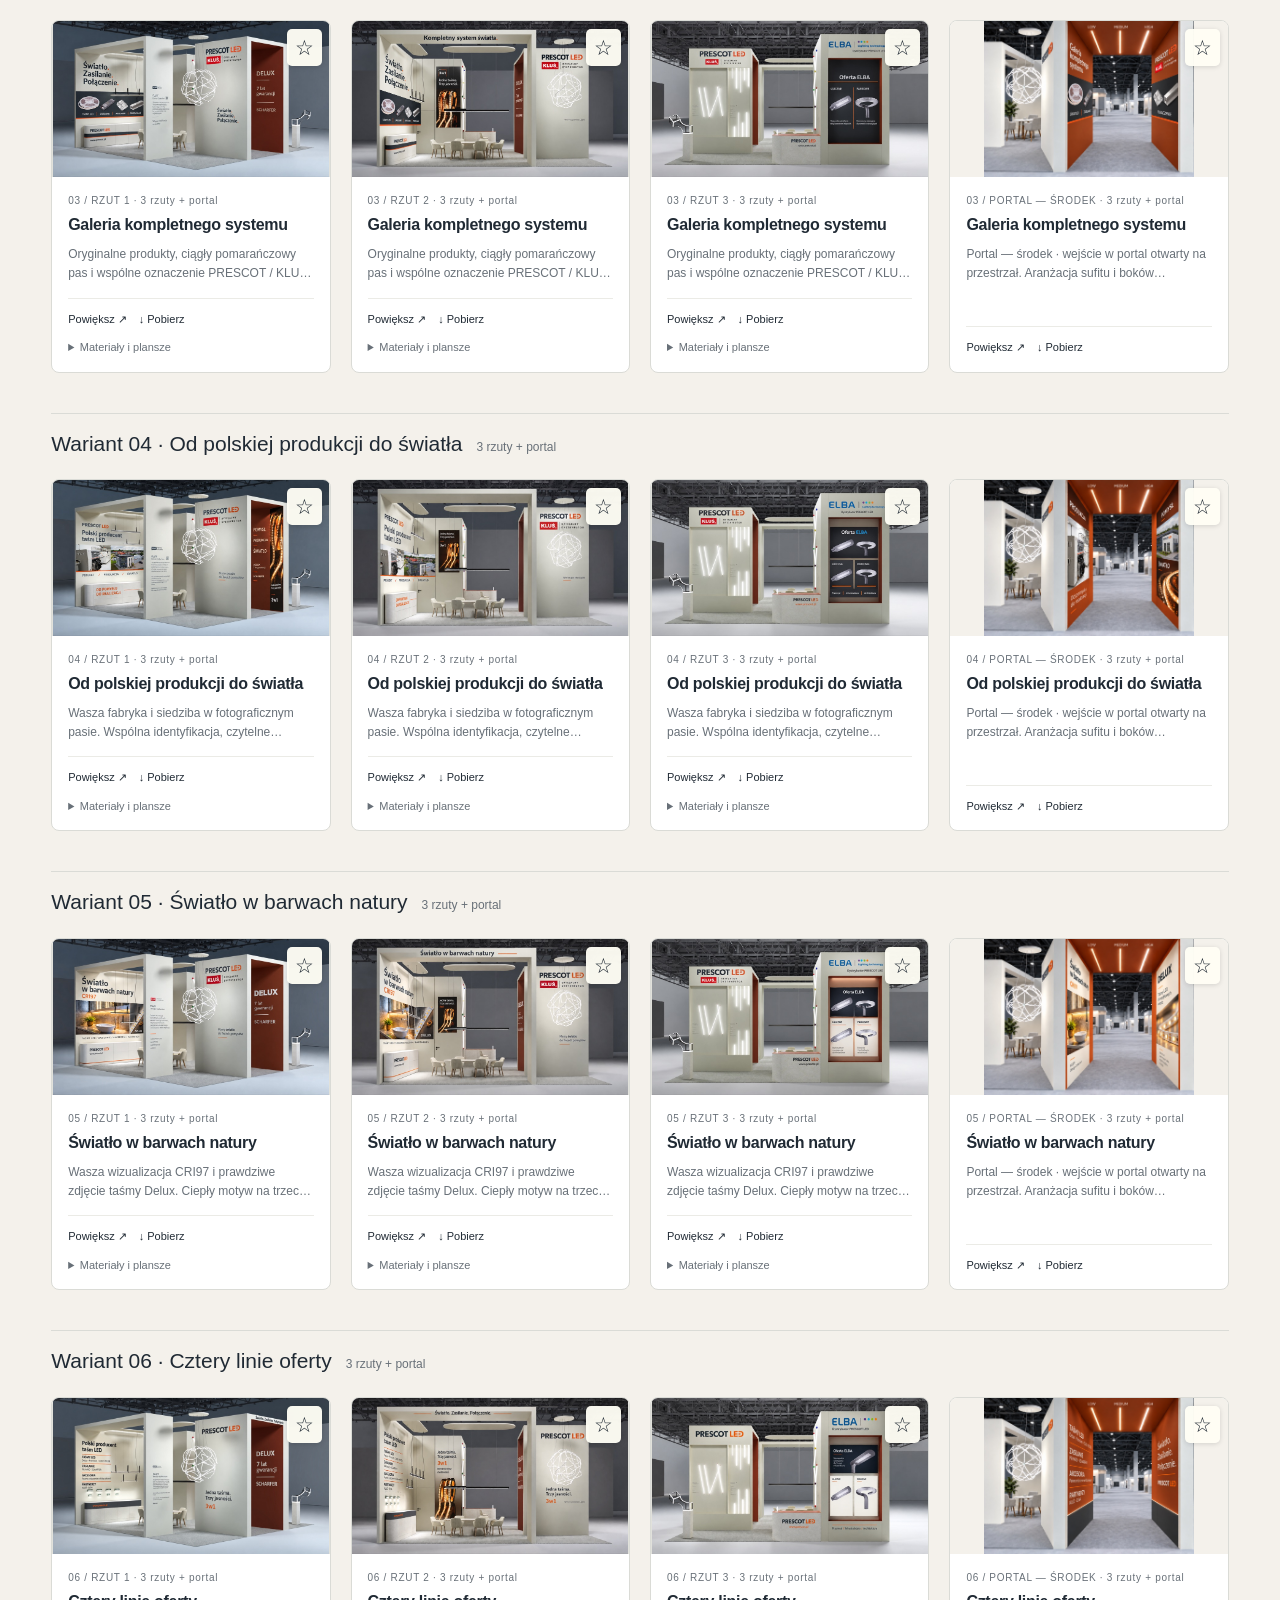
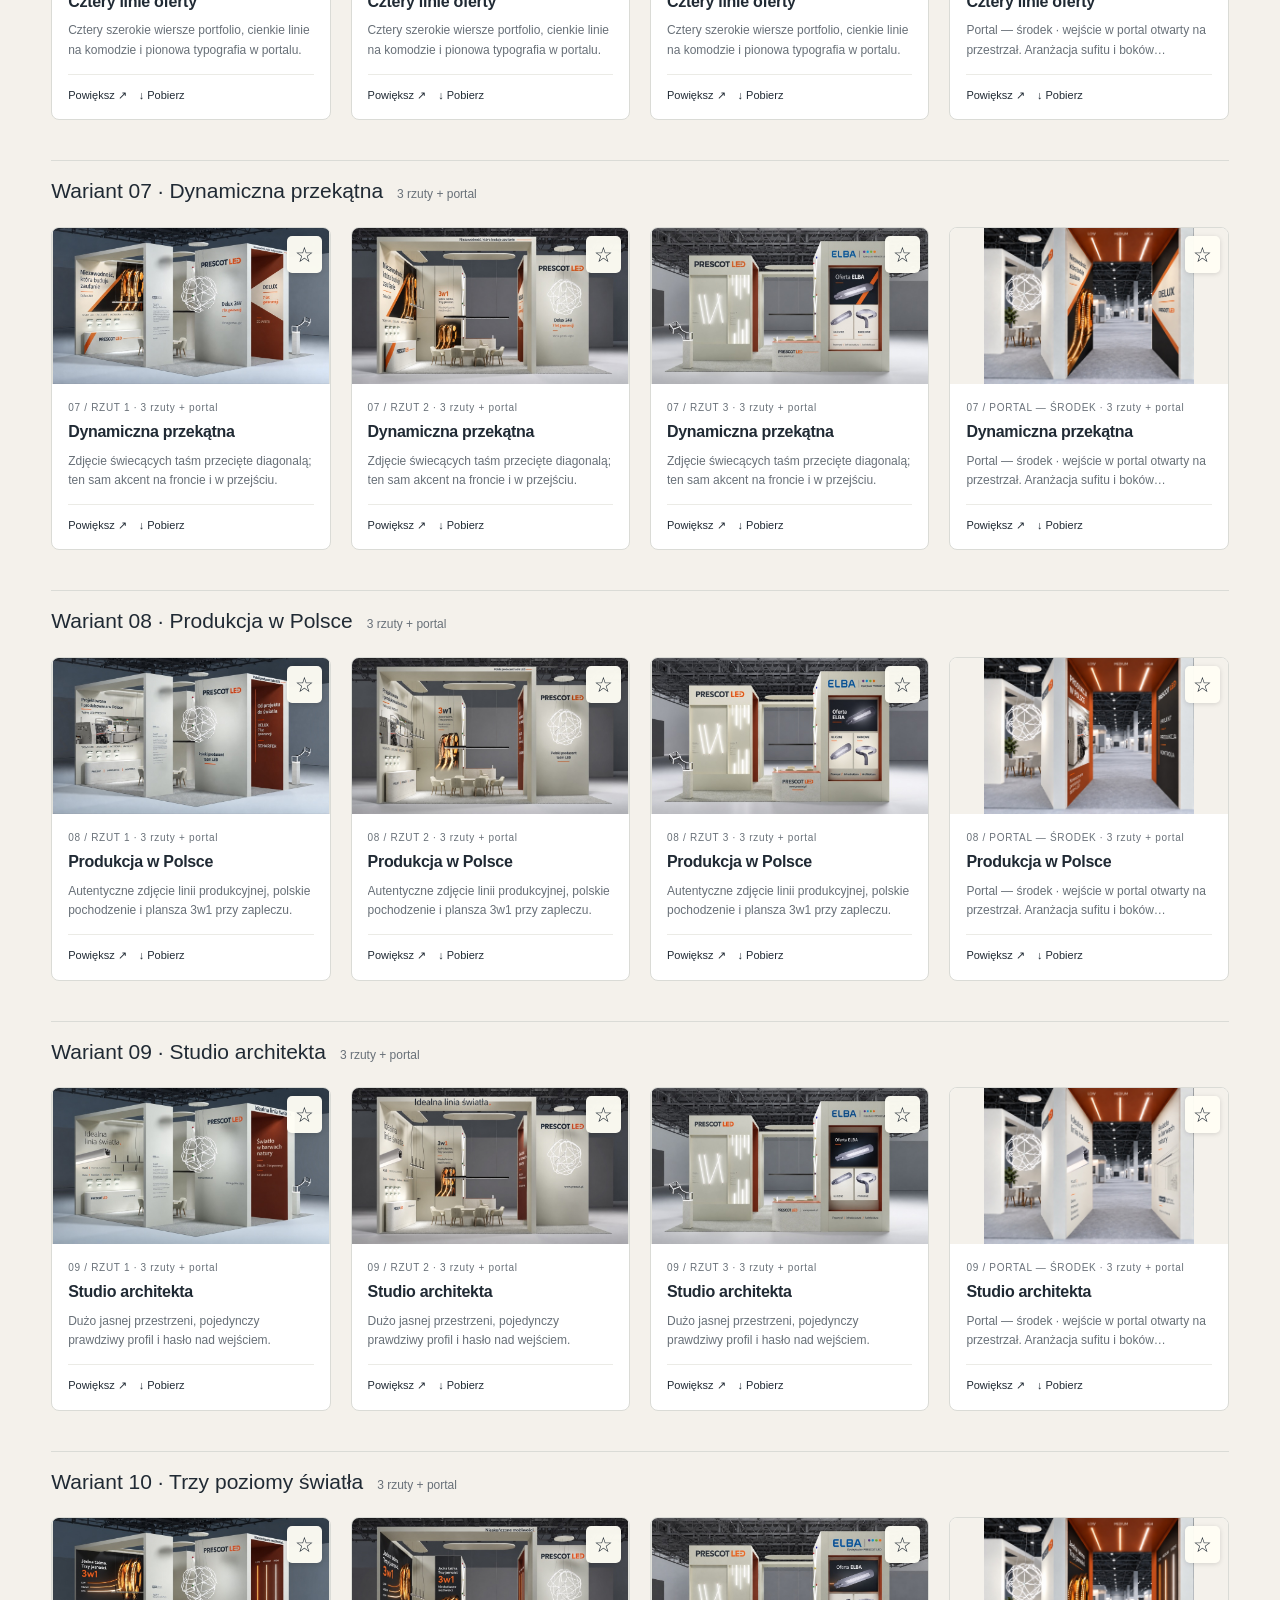
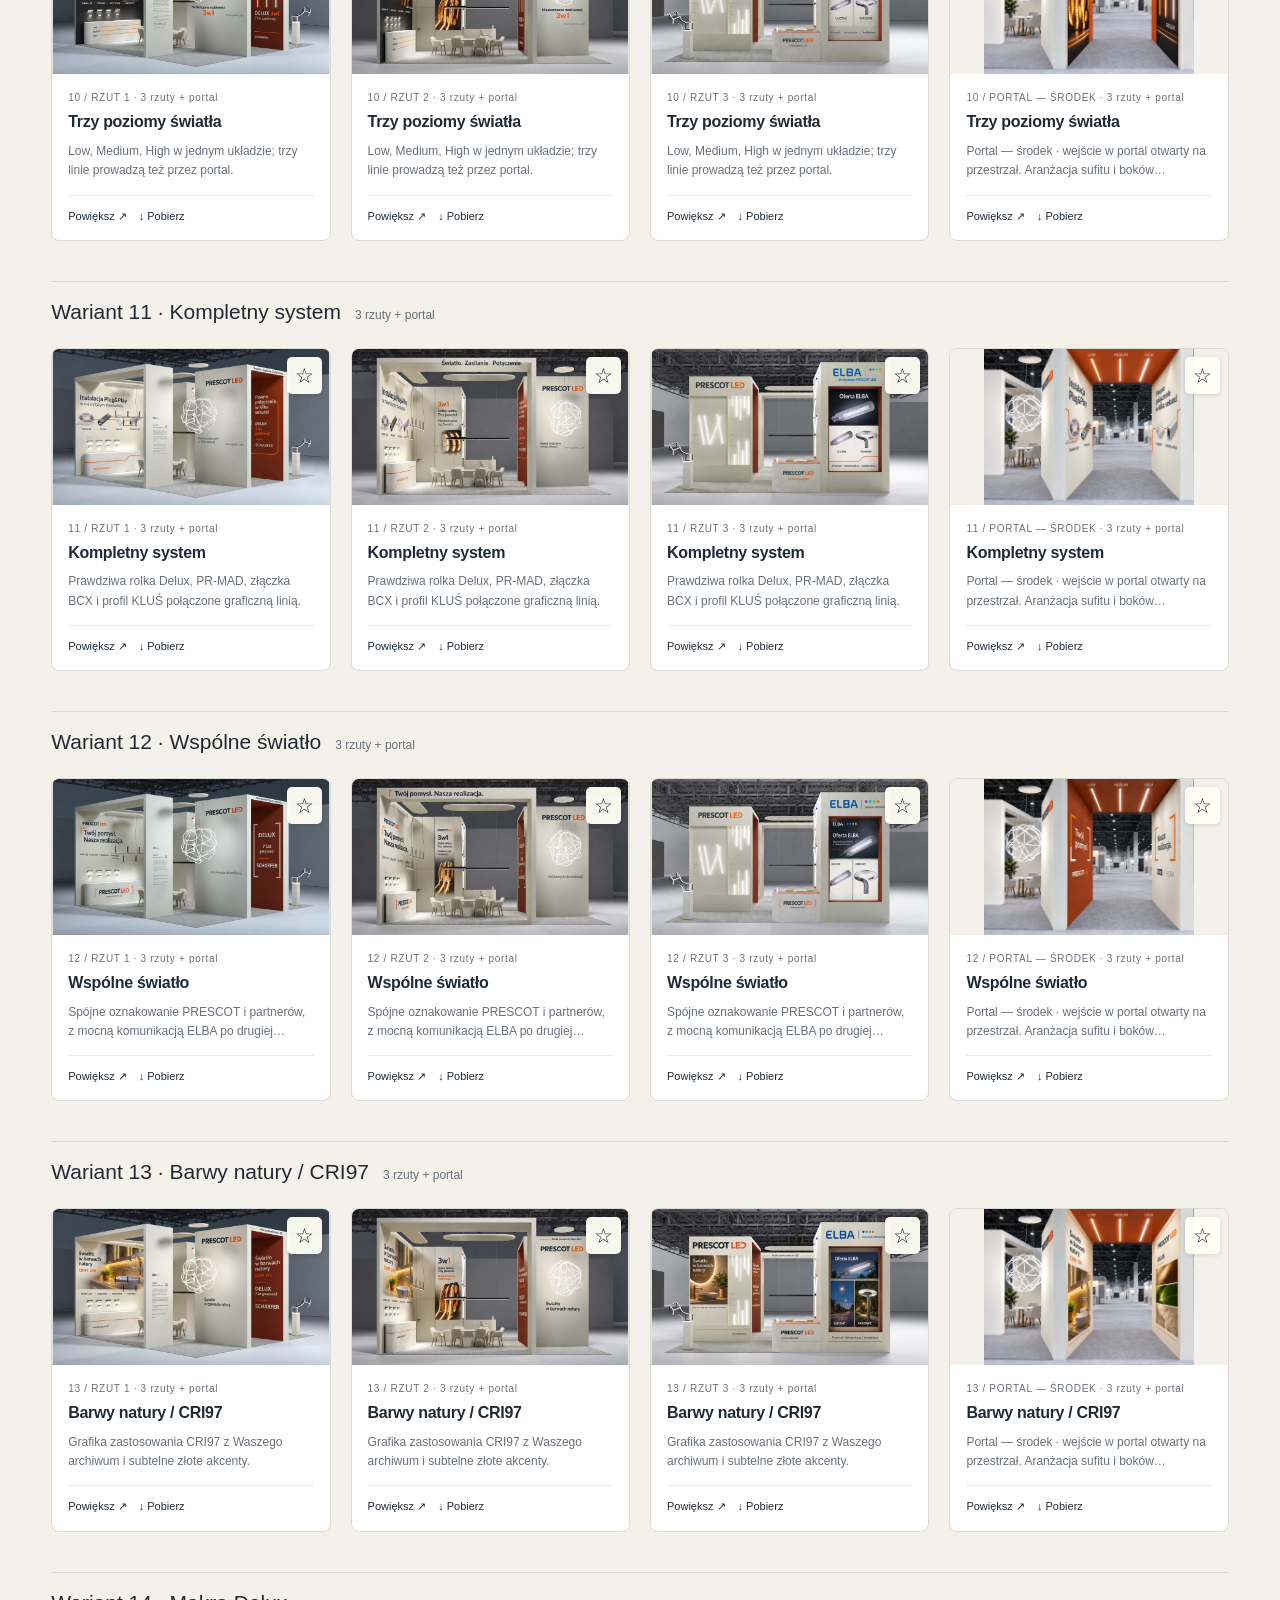
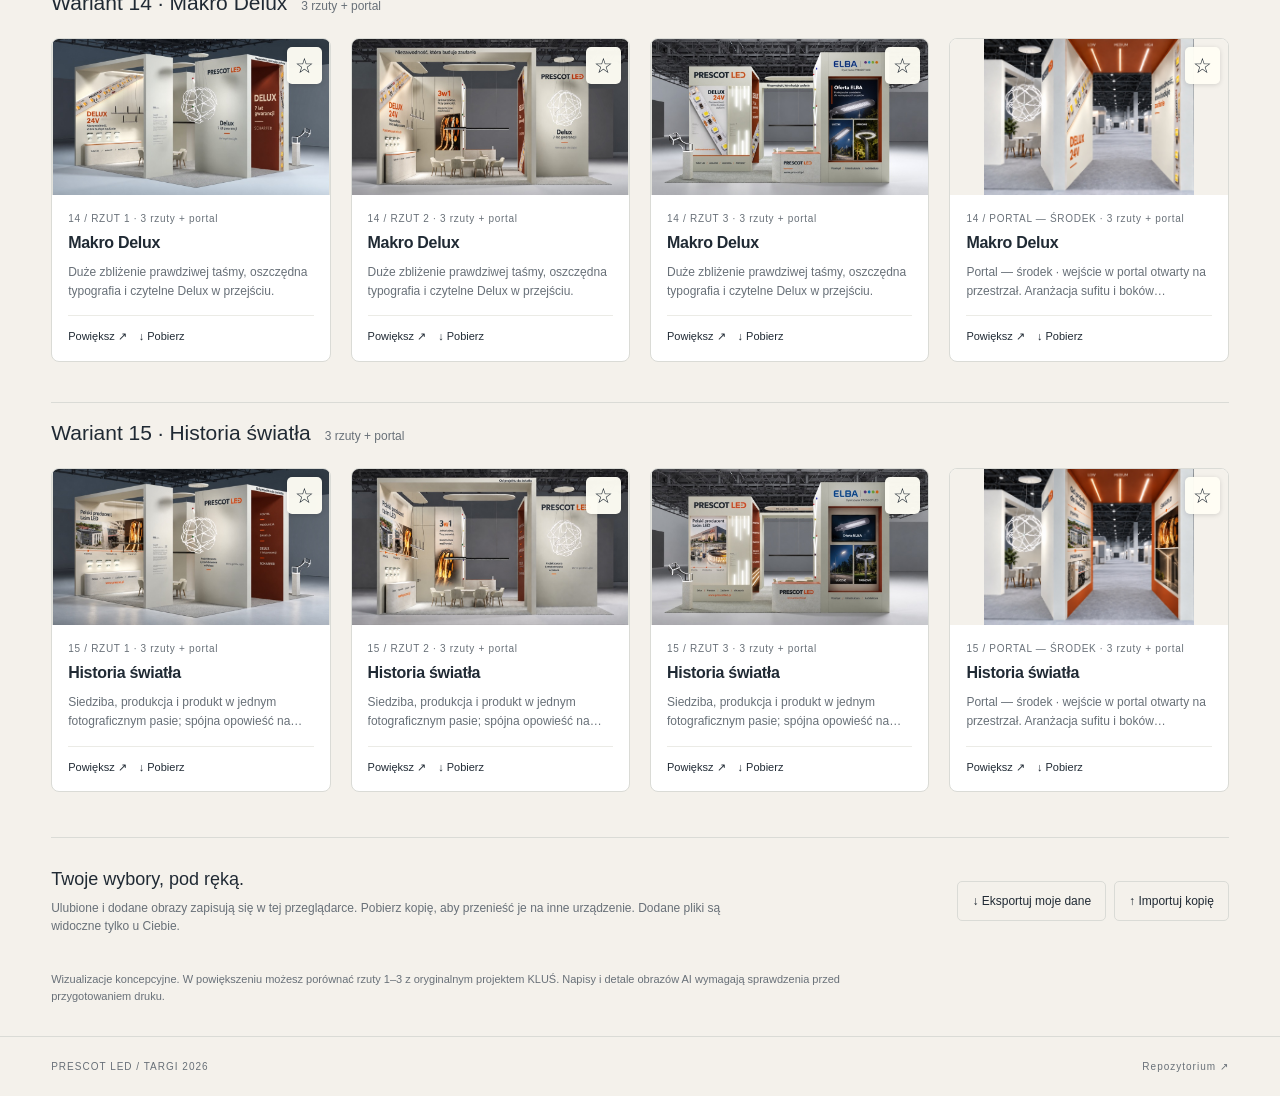
==== commit 304afb22: "Add Portal — środek for all 15 numbered booth variants" ====
--- a/start.html
+++ b/start.html
@@ -4,18 +4,18 @@
   <meta charset="utf-8">
   <meta name="viewport" content="width=device-width,initial-scale=1">
   <meta name="theme-color" content="#202a34">
-  <meta name="description" content="Koncepcje stoiska PRESCOT LED. Trzy rzuty, różne warianty, ulubione i pobieranie wizualizacji.">
+  <meta name="description" content="Koncepcje stoiska PRESCOT LED. Trzy rzuty i portal od środka, różne warianty, ulubione i pobieranie wizualizacji.">
   <title>Targi · PRESCOT LED — wizualizacje stoiska</title>
   <link rel="icon" href="data:image/svg+xml,%3Csvg xmlns='http://www.w3.org/2000/svg' viewBox='0 0 40 40'%3E%3Crect width='40' height='40' rx='8' fill='%23202a34'/%3E%3Cpath d='M12 30V10h11a7 7 0 0 1 0 14h-5v6m0-12h5a1 1 0 0 0 0-2h-5' fill='%23E14E26'/%3E%3C/svg%3E">
-  <link rel="stylesheet" href="styles.css?v=20260908-delete">
-  <script src="catalog.js" defer></script>
-  <script src="app.js?v=20260908-delete" defer></script>
+  <link rel="stylesheet" href="styles.css?v=20260908-portale">
+  <script src="catalog.js?v=20260908-portale" defer></script>
+  <script src="app.js?v=20260908-portale" defer></script>
 </head>
 <body>
 <a class="skip" href="#gallery">Przejdź do wizualizacji</a>
 <header>
   <div class="brand-row"><a class="brand" href="./" aria-label="PRESCOT LED — strona główna"><img src="assets/prescot-logo.svg" alt="PRESCOT LED" width="474" height="59"></a><span class="edition">TARGI / KONCEPCJE STOISKA / 2026</span><span class="edition-number">PRESCOT / KLUŚ / ELBA</span></div>
-  <div class="hero"><div><p class="eyebrow">JEDNO STOISKO. RÓŻNE MOŻLIWOŚCI.</p><h1>Z każdej<br><em>strony.</em></h1></div><div class="hero-info"><p>Obejrzyj koncepcje z trzech stron.<br>Każda opcja ma rzuty 1, 2 i 3.<br>Zapisz ulubione<br>i pobierz wybrane wizualizacje.</p><div class="stats"><div><strong id="total-count">—</strong><span>wizualizacji</span></div><div><strong id="concept-count">—</strong><span>koncepcji</span></div><div><strong>3</strong><span>rzuty</span></div></div></div></div>
+  <div class="hero"><div><p class="eyebrow">JEDNO STOISKO. RÓŻNE MOŻLIWOŚCI.</p><h1>Z każdej<br><em>strony.</em></h1></div><div class="hero-info"><p>Obejrzyj każdy wariant.<br>Rzuty 1, 2, 3 i portal od środka.<br>Zapisz ulubione<br>i pobierz wybrane wizualizacje.</p><div class="stats"><div><strong id="total-count">—</strong><span>wizualizacji</span></div><div><strong id="concept-count">—</strong><span>koncepcji</span></div><div><strong>3 + 1</strong><span>rzuty + portal</span></div></div></div></div>
 </header>
 <main>
   <section class="view-picker" aria-label="Wybierz rzut">
@@ -23,6 +23,7 @@
     <button class="view-tab" data-view="1" aria-pressed="false"><img id="reference-1" alt=""><span><strong>Rzut 1</strong><small>Narożnik i portal</small></span><b data-count="1">—</b></button>
     <button class="view-tab" data-view="2" aria-pressed="false"><img id="reference-2" alt=""><span><strong>Rzut 2</strong><small>Wnętrze i strefa rozmów</small></span><b data-count="2">—</b></button>
     <button class="view-tab" data-view="3" aria-pressed="false"><img id="reference-3" alt=""><span><strong>Rzut 3</strong><small>Druga strona · KLUŚ / ELBA</small></span><b data-count="3">—</b></button>
+    <button class="view-tab" data-view="4" aria-pressed="false"><img id="reference-4" alt=""><span><strong>Portal — środek</strong><small>Sufit, boki i otwarte przejście</small></span><b data-count="4">—</b></button>
   </section>
   <div class="toolbar">
     <div class="filter-group"><button id="tablets" aria-pressed="false">Tablety · 2 opcje</button><button id="latest" aria-pressed="false">Nowe koncepcje i tablety</button><button id="favorites" aria-pressed="false">☆ Ulubione <span id="favorite-count">0</span></button><button id="mine" aria-pressed="false">Moje obrazy</button></div>
@@ -34,12 +35,12 @@
   <div id="gallery" class="gallery" tabindex="-1"></div>
   <div id="empty" hidden><h2>Brak wizualizacji w tym widoku.</h2><p>Zmień rzut, wyłącz filtr lub dodaj własny obraz.</p><button type="button" data-reset>Wyczyść filtry</button></div>
   <section class="personal"><div><h3>Twoje wybory, pod ręką.</h3><p>Ulubione i dodane obrazy zapisują się w tej przeglądarce. Pobierz kopię, aby przenieść je na inne urządzenie. Dodane pliki są widoczne tylko u Ciebie.</p></div><div><button id="export">↓ Eksportuj moje dane</button><button id="import">↑ Importuj kopię</button><input id="import-file" type="file" accept="application/json,.json" hidden></div></section>
-  <p class="concept-note">Wizualizacje koncepcyjne. W powiększeniu możesz porównać każdy rzut z oryginalnym projektem KLUŚ. Napisy i detale obrazów AI wymagają sprawdzenia przed przygotowaniem druku.</p>
+  <p class="concept-note">Wizualizacje koncepcyjne. W powiększeniu możesz porównać rzuty 1–3 z oryginalnym projektem KLUŚ. Napisy i detale obrazów AI wymagają sprawdzenia przed przygotowaniem druku.</p>
 </main>
 <footer><span>PRESCOT LED / TARGI 2026</span><a href="https://github.com/bohunek5/targi" target="_blank" rel="noopener">Repozytorium ↗</a></footer>
 <dialog id="viewer" aria-labelledby="viewer-title"><div class="viewer-head"><div><small id="viewer-label"></small><h2 id="viewer-title"></h2></div><button id="close-viewer" aria-label="Zamknij powiększenie">✕</button></div><div class="viewer-canvas"><button id="previous" aria-label="Poprzednia wizualizacja">←</button><img id="viewer-image" alt=""><button id="next" aria-label="Następna wizualizacja">→</button></div><div class="viewer-foot"><span id="viewer-position"></span><div><button id="compare">Pokaż oryginał</button><button id="viewer-favorite">☆ Ulubione</button><a id="viewer-download" class="button" download>↓ Pobierz obraz</a></div></div></dialog>
 <dialog id="material-viewer" aria-labelledby="material-title"><div class="viewer-head"><h2 id="material-title"></h2><button id="close-material" type="button" aria-label="Zamknij podgląd materiału">✕</button></div><img id="material-image" alt=""><div class="material-foot"><a id="material-download" class="button" download>↓ Pobierz</a></div></dialog>
-<dialog id="upload-dialog" aria-labelledby="upload-title"><form id="upload-form"><div class="dialog-head"><h2 id="upload-title">Dodaj wizualizacje</h2><button type="button" id="cancel-upload" aria-label="Zamknij dodawanie">✕</button></div><p>Wybierz rzut, do którego należą obrazy. Możesz dodać kilka plików jednocześnie.</p><label>Rzut<select id="upload-view" required><option value="1">Rzut 1 · Narożnik i portal</option><option value="2">Rzut 2 · Wnętrze i strefa rozmów</option><option value="3">Rzut 3 · KLUŚ / ELBA</option></select></label><label>Nazwa lub opis serii<input id="upload-title-input" maxlength="120" placeholder="Opcjonalnie, np. Wariant z ciemną ścianą"></label><label class="file-label">Wybierz obrazy<input id="upload-files" type="file" accept="image/png,image/jpeg,image/webp" multiple required></label><small>PNG, JPG lub WebP · do 20 MB na plik. Zapis tylko w tej przeglądarce; eksport pozwala zachować kopię.</small><p id="upload-error" role="alert"></p><button class="primary" type="submit" id="upload-submit">Dodaj do galerii</button></form></dialog>
+<dialog id="upload-dialog" aria-labelledby="upload-title"><form id="upload-form"><div class="dialog-head"><h2 id="upload-title">Dodaj wizualizacje</h2><button type="button" id="cancel-upload" aria-label="Zamknij dodawanie">✕</button></div><p>Wybierz rzut, do którego należą obrazy. Możesz dodać kilka plików jednocześnie.</p><label>Rzut<select id="upload-view" required><option value="1">Rzut 1 · Narożnik i portal</option><option value="2">Rzut 2 · Wnętrze i strefa rozmów</option><option value="3">Rzut 3 · KLUŚ / ELBA</option><option value="4">Portal — środek</option></select></label><label>Nazwa lub opis serii<input id="upload-title-input" maxlength="120" placeholder="Opcjonalnie, np. Wariant z ciemną ścianą"></label><label class="file-label">Wybierz obrazy<input id="upload-files" type="file" accept="image/png,image/jpeg,image/webp" multiple required></label><small>PNG, JPG lub WebP · do 20 MB na plik. Zapis tylko w tej przeglądarce; eksport pozwala zachować kopię.</small><p id="upload-error" role="alert"></p><button class="primary" type="submit" id="upload-submit">Dodaj do galerii</button></form></dialog>
 <div id="toast" role="status" aria-live="polite"></div>
 <noscript><p>Włącz JavaScript, aby korzystać z filtrów i galerii.</p></noscript>
 </body></html>
--- a/styles.css
+++ b/styles.css
@@ -1,9 +1,9 @@
-:root{--ink:#202a34;--paper:#f4f1eb;--orange:#E14E26;--line:#dadbd6;--muted:#687078;--white:#fff;--radius:8px}*{box-sizing:border-box}body{margin:0;background:var(--paper);color:var(--ink);font:14px/1.5 -apple-system,BlinkMacSystemFont,"Segoe UI",sans-serif}button,input,select{font:inherit}button,.button{cursor:pointer;border:1px solid var(--line);border-radius:5px;padding:10px 14px;background:transparent;color:inherit;text-decoration:none;transition:background .15s}button:hover,.button:hover{background:#e9e7e1}button:disabled{opacity:.5;cursor:wait}button.active,button[aria-pressed=true]{background:var(--ink);color:#fff;border-color:var(--ink)}button.primary{background:var(--orange);border-color:var(--orange);color:white}button.primary:hover{background:var(--orange)}a{color:inherit}input,select{min-width:0;background:#fff;border:1px solid var(--line);padding:10px 12px;border-radius:5px;color:var(--ink)}:focus-visible{outline:3px solid var(--orange);outline-offset:3px}.sr-only{position:absolute;width:1px;height:1px;padding:0;overflow:hidden;clip:rect(0,0,0,0);white-space:nowrap}.skip{position:absolute;top:-100px}.skip:focus{top:0;z-index:100;background:#fff;padding:15px}header{background:var(--ink);color:white;padding:0 4vw 40px}.brand-row{display:flex;align-items:center;border-bottom:1px solid #49525a;padding:25px 0;gap:30px}.brand{font-size:26px;font-weight:800;letter-spacing:-1.5px;text-decoration:none}.brand span{font-weight:400;color:var(--orange);margin-left:5px}.edition{font-size:10px;letter-spacing:2px;color:#c4cace}.edition-number{margin-left:auto;color:#c4cace;font-size:13px}.hero{display:flex;justify-content:space-between;align-items:end;padding-top:35px;gap:35px;max-width:1550px;margin:auto}.eyebrow{font-size:10px;letter-spacing:1.7px;font-weight:600;margin:0 0 12px}header .eyebrow{color:var(--orange)}h1{font-size:clamp(58px,6.8vw,105px);letter-spacing:-5px;line-height:.97;margin:0;font-weight:500}h1 em{font-style:normal;color:var(--orange)}.hero-info{min-width:330px;margin-right:5vw}.hero-info>p{color:#cbd0d4;font-size:16px;line-height:1.7;margin:0 0 25px}.stats{display:flex;gap:40px}.stats strong{font-size:30px;line-height:1.2;font-weight:500;display:block}.stats span{color:#aab3bb;font-size:11px}main{padding:0 4vw;max-width:2000px;margin:auto}.view-picker{display:grid;grid-template-columns:repeat(4,minmax(0,1fr));gap:12px;padding:28px 0}.view-tab{display:flex;align-items:center;text-align:left;gap:13px;padding:12px;background:#fff;min-height:82px}.view-tab img{width:76px;height:49px;object-fit:cover;border-radius:3px}.view-tab span{min-width:0}.view-tab strong{font-size:15px;display:block;font-weight:600}.view-tab small{font-size:10px;display:block;color:var(--muted);margin-top:3px}.view-tab.active small{color:#cbd1d5}.view-tab b{margin-left:auto;font-size:11px;font-weight:500;opacity:.7}.tab-num{font-size:33px;color:var(--orange);padding:0 12px}.toolbar{display:flex;align-items:center;gap:12px;flex-wrap:wrap;padding:16px 0;border-top:1px solid var(--line);border-bottom:1px solid var(--line)}.filter-group,.layout-group{display:flex;gap:6px}.filter-group button{font-size:12px}#favorite-count{font-size:10px;opacity:.7;padding-left:4px}.layout-group button{font-size:12px}.collection-heading{display:flex;justify-content:space-between;align-items:center;gap:20px;margin:32px 0 22px}.collection-heading .eyebrow{color:var(--orange);margin-bottom:6px}.collection-heading h2{font-size:24px;font-weight:500;letter-spacing:-.6px;margin:0}.collection-heading h2 span{font-size:13px;color:var(--muted);margin-left:8px}.collection-actions{display:flex;gap:8px;font-size:12px}.gallery{display:grid;grid-template-columns:repeat(3,minmax(0,1fr));gap:20px;outline:none}.card{background:#fff;border:1px solid var(--line);border-radius:var(--radius);overflow:hidden;min-width:0;position:relative;display:flex;flex-direction:column}.image-button{display:block;padding:0;border:0;border-radius:0;width:100%;cursor:zoom-in;background:#e1e1db;position:relative}.image-button img{display:block;width:100%;aspect-ratio:16/9;object-fit:contain}.image-button:after{content:'↗';position:absolute;right:10px;bottom:10px;background:#202a34c9;color:white;line-height:26px;width:26px;border-radius:50%;opacity:0}.image-button:hover:after{opacity:1}.card-body{padding:16px;display:flex;flex-direction:column;flex:1}.card-meta{font-size:10px;letter-spacing:.7px;color:var(--muted);padding-right:25px}.card h3{font-size:16px;letter-spacing:-.3px;font-weight:600;line-height:1.3;margin:7px 0 9px}.card p{font-size:12px;color:var(--muted);line-height:1.6;margin:0 0 14px;display:-webkit-box;-webkit-line-clamp:2;-webkit-box-orient:vertical;overflow:hidden}.card .star{position:absolute;right:8px;top:8px;background:#fffef5f5;color:var(--ink);border:0;font-size:21px;line-height:1;padding:8px;box-shadow:0 1px 5px #0002}.card .star.on{color:var(--orange)}.card-actions{margin-top:auto;display:flex;gap:12px;align-items:center;font-size:11px;border-top:1px solid #ebebe6;padding-top:12px;flex-wrap:wrap}.card-actions a{text-decoration:none}.card-actions a:hover{text-decoration:underline}.card-actions button{font-size:11px;padding:0;border:0}.card-actions .delete{color:#af3c27;margin-left:auto}.card details{font-size:11px;margin-top:12px}.card summary{cursor:pointer;color:var(--muted)}.card details a{display:block;margin-top:6px}.gallery.list{grid-template-columns:1fr}.list .card{flex-direction:row;min-height:180px}.list .image-button{width:310px;flex-shrink:0}.list .image-button img{height:100%;min-height:180px}.list .card-body{padding:20px 26px}.list .card h3{font-size:21px}.list .card p{-webkit-line-clamp:3}.list .star{top:10px;right:10px}.list .card-actions{margin-top:5px;padding-top:10px;max-width:650px}#empty{text-align:center;padding:70px 20px}#empty h2{font-size:22px;font-weight:500}.personal{display:flex;gap:35px;justify-content:space-between;align-items:center;margin-top:45px;border-top:1px solid var(--line);padding:28px 0}.personal h3{font-size:18px;margin:0 0 6px;font-weight:500}.personal p{font-size:12px;max-width:670px;color:var(--muted);margin:0}.personal>div:last-child{display:flex;gap:8px;flex-shrink:0;font-size:12px}.concept-note{font-size:11px;color:var(--muted);max-width:850px;margin:8px 0 32px}footer{border-top:1px solid var(--line);display:flex;justify-content:space-between;padding:22px 4vw;color:var(--muted);font-size:10px;letter-spacing:1px}footer a{text-decoration:none}dialog{border:1px solid var(--line);border-radius:10px;padding:24px;max-width:560px;width:calc(100% - 30px);color:var(--ink)}dialog::backdrop{background:#111820ed}body:has(dialog[open]){overflow:hidden}.dialog-head{display:flex;align-items:center;justify-content:space-between;gap:15px}.dialog-head h2{margin:0;font-weight:500}.dialog-head button{border:0}#upload-form>label{display:block;margin:18px 0;font-size:12px;font-weight:600}#upload-form input,#upload-form select{display:block;width:100%;margin-top:7px}#upload-form small{font-size:11px;color:var(--muted)}#upload-error{color:#b42d19;font-size:12px}#viewer{max-width:none;width:96vw;height:94dvh;background:#19222b;color:white;border:1px solid #53606a;padding:20px;overflow:hidden}#viewer[open]{display:flex;flex-direction:column}.viewer-head{display:flex;justify-content:space-between;align-items:center;gap:15px}.viewer-head h2{font-size:20px;margin:3px 0;font-weight:500}.viewer-head small{color:#b5c0c8;font-size:11px}.viewer-canvas{min-height:0;flex:1;display:flex;align-items:center;gap:12px;margin:16px 0}.viewer-canvas img{width:0;flex:1;min-height:0;height:100%;object-fit:contain}.viewer-canvas button{padding:12px;flex-shrink:0}.viewer-foot{display:flex;justify-content:space-between;align-items:center;gap:10px;font-size:12px}.viewer-foot>div{display:flex;gap:8px}.viewer-foot span{color:#b5c0c8}#viewer button,#viewer .button{border-color:#65717b}#viewer button:hover,#viewer .button:hover{background:#34404b}#viewer-favorite.on{color:var(--orange)}#toast{position:fixed;bottom:24px;left:50%;transform:translate(-50%,15px);padding:14px 22px;max-width:90vw;width:max-content;background:var(--ink);color:#fff;box-shadow:0 5px 30px #0002;border-radius:6px;z-index:100;opacity:0;pointer-events:none;transition:.2s}#toast.show{opacity:1;transform:translate(-50%,0)}[hidden]{display:none!important}@media(min-width:1800px){.gallery{gap:25px}.card h3{font-size:19px}}@media(max-width:1100px){.view-tab img{width:52px;height:40px}.view-tab{gap:9px}.view-tab small{font-size:9px}.toolbar{gap:8px}.gallery{gap:12px}.card-body{padding:12px}.card h3{font-size:14px}.hero-info{margin-right:0}.personal{flex-wrap:wrap}}@media(max-width:800px){.gallery{grid-template-columns:repeat(2,minmax(0,1fr))}.view-picker{grid-template-columns:repeat(2,minmax(0,1fr));gap:8px}.view-tab img{width:65px}.view-tab small{font-size:10px}.hero-info{min-width:0}.hero-info>p{font-size:13px}.stats{gap:22px}.hero{gap:20px}.edition{letter-spacing:1px;font-size:9px}.collection-heading{align-items:flex-start;flex-direction:column;gap:15px}.collection-heading h2{font-size:22px}.list .image-button{width:220px}.viewer-foot{flex-wrap:wrap}}@media(max-width:520px){header{padding:0 5vw 30px}.brand-row{padding:18px 0;gap:15px}.brand{font-size:22px}.edition{font-size:8px;max-width:120px}.edition-number{display:none}.hero{align-items:start;flex-direction:column;padding-top:25px}.hero-info{display:flex;justify-content:space-between;gap:20px;width:100%;align-items:end}.hero-info>p{font-size:11px;margin:0}.stats{gap:16px}.stats strong{font-size:23px}.stats span{font-size:9px}h1{font-size:64px;letter-spacing:-3px}.eyebrow{font-size:8px}.view-picker{padding:18px 0}.view-tab{padding:9px;min-height:68px;gap:8px}.view-tab img{width:42px;height:33px}.view-tab strong{font-size:12px}.view-tab small{font-size:8px}.view-tab b{font-size:9px}.tab-num{font-size:25px;padding:0 7px}.toolbar{gap:10px}.toolbar>select{font-size:12px;max-width:165px}.filter-group{width:100%}.layout-group{margin-left:auto}.layout-group button{padding:9px}.collection-actions{width:100%}.collection-actions button{font-size:10px;padding:10px}.collection-heading{margin-top:24px}.gallery{gap:10px}.card-body{padding:10px}.card-meta{font-size:8px;padding-right:0}.card h3{font-size:13px}.card p{font-size:10px}.card-actions{font-size:10px;gap:8px}.card-actions button{font-size:10px}.card .star{font-size:17px;padding:6px;right:5px;top:5px}.list .card{flex-direction:column}.list .image-button{width:100%}.list .image-button img{min-height:0}.list .card-body{padding:16px}.personal{gap:18px;margin-top:28px}.personal>div:last-child{flex-wrap:wrap;font-size:11px}.viewer-head h2{font-size:15px}.viewer-head small{font-size:9px}#viewer{padding:12px;width:98vw;height:95dvh}.viewer-canvas{gap:4px}.viewer-canvas button{padding:10px 6px}.viewer-foot>div{flex-wrap:wrap;gap:5px}.viewer-foot button,.viewer-foot .button{font-size:10px;padding:9px}.viewer-foot{font-size:10px}footer{font-size:8px}}
+:root{--ink:#202a34;--paper:#f4f1eb;--orange:#E14E26;--line:#dadbd6;--muted:#687078;--white:#fff;--radius:8px}*{box-sizing:border-box}body{margin:0;background:var(--paper);color:var(--ink);font:14px/1.5 -apple-system,BlinkMacSystemFont,"Segoe UI",sans-serif}button,input,select{font:inherit}button,.button{cursor:pointer;border:1px solid var(--line);border-radius:5px;padding:10px 14px;background:transparent;color:inherit;text-decoration:none;transition:background .15s}button:hover,.button:hover{background:#e9e7e1}button:disabled{opacity:.5;cursor:wait}button.active,button[aria-pressed=true]{background:var(--ink);color:#fff;border-color:var(--ink)}button.primary{background:var(--orange);border-color:var(--orange);color:white}button.primary:hover{background:var(--orange)}a{color:inherit}input,select{min-width:0;background:#fff;border:1px solid var(--line);padding:10px 12px;border-radius:5px;color:var(--ink)}:focus-visible{outline:3px solid var(--orange);outline-offset:3px}.sr-only{position:absolute;width:1px;height:1px;padding:0;overflow:hidden;clip:rect(0,0,0,0);white-space:nowrap}.skip{position:absolute;top:-100px}.skip:focus{top:0;z-index:100;background:#fff;padding:15px}header{background:var(--ink);color:white;padding:0 4vw 40px}.brand-row{display:flex;align-items:center;border-bottom:1px solid #49525a;padding:25px 0;gap:30px}.brand{font-size:26px;font-weight:800;letter-spacing:-1.5px;text-decoration:none}.brand span{font-weight:400;color:var(--orange);margin-left:5px}.edition{font-size:10px;letter-spacing:2px;color:#c4cace}.edition-number{margin-left:auto;color:#c4cace;font-size:13px}.hero{display:flex;justify-content:space-between;align-items:end;padding-top:35px;gap:35px;max-width:1550px;margin:auto}.eyebrow{font-size:10px;letter-spacing:1.7px;font-weight:600;margin:0 0 12px}header .eyebrow{color:var(--orange)}h1{font-size:clamp(58px,6.8vw,105px);letter-spacing:-5px;line-height:.97;margin:0;font-weight:500}h1 em{font-style:normal;color:var(--orange)}.hero-info{min-width:330px;margin-right:5vw}.hero-info>p{color:#cbd0d4;font-size:16px;line-height:1.7;margin:0 0 25px}.stats{display:flex;gap:40px}.stats strong{font-size:30px;line-height:1.2;font-weight:500;display:block}.stats span{color:#aab3bb;font-size:11px}main{padding:0 4vw;max-width:2000px;margin:auto}.view-picker{display:grid;grid-template-columns:repeat(5,minmax(0,1fr));gap:12px;padding:28px 0}.view-tab{display:flex;align-items:center;text-align:left;gap:13px;padding:12px;background:#fff;min-height:82px}.view-tab img{width:76px;height:49px;object-fit:cover;border-radius:3px}.view-tab span{min-width:0}.view-tab strong{font-size:15px;display:block;font-weight:600}.view-tab small{font-size:10px;display:block;color:var(--muted);margin-top:3px}.view-tab.active small{color:#cbd1d5}.view-tab b{margin-left:auto;font-size:11px;font-weight:500;opacity:.7}.tab-num{font-size:33px;color:var(--orange);padding:0 12px}.toolbar{display:flex;align-items:center;gap:12px;flex-wrap:wrap;padding:16px 0;border-top:1px solid var(--line);border-bottom:1px solid var(--line)}.filter-group,.layout-group{display:flex;gap:6px}.filter-group button{font-size:12px}#favorite-count{font-size:10px;opacity:.7;padding-left:4px}.layout-group button{font-size:12px}.collection-heading{display:flex;justify-content:space-between;align-items:center;gap:20px;margin:32px 0 22px}.collection-heading .eyebrow{color:var(--orange);margin-bottom:6px}.collection-heading h2{font-size:24px;font-weight:500;letter-spacing:-.6px;margin:0}.collection-heading h2 span{font-size:13px;color:var(--muted);margin-left:8px}.collection-actions{display:flex;gap:8px;font-size:12px}.gallery{display:grid;grid-template-columns:repeat(4,minmax(0,1fr));gap:20px;outline:none}.card{background:#fff;border:1px solid var(--line);border-radius:var(--radius);overflow:hidden;min-width:0;position:relative;display:flex;flex-direction:column}.image-button{display:block;padding:0;border:0;border-radius:0;width:100%;cursor:zoom-in;background:#e1e1db;position:relative}.image-button img{display:block;width:100%;aspect-ratio:16/9;object-fit:contain}.image-button:after{content:'↗';position:absolute;right:10px;bottom:10px;background:#202a34c9;color:white;line-height:26px;width:26px;border-radius:50%;opacity:0}.image-button:hover:after{opacity:1}.card-body{padding:16px;display:flex;flex-direction:column;flex:1}.card-meta{font-size:10px;letter-spacing:.7px;color:var(--muted);padding-right:25px}.card h3{font-size:16px;letter-spacing:-.3px;font-weight:600;line-height:1.3;margin:7px 0 9px}.card p{font-size:12px;color:var(--muted);line-height:1.6;margin:0 0 14px;display:-webkit-box;-webkit-line-clamp:2;-webkit-box-orient:vertical;overflow:hidden}.card .star{position:absolute;right:8px;top:8px;background:#fffef5f5;color:var(--ink);border:0;font-size:21px;line-height:1;padding:8px;box-shadow:0 1px 5px #0002}.card .star.on{color:var(--orange)}.card-actions{margin-top:auto;display:flex;gap:12px;align-items:center;font-size:11px;border-top:1px solid #ebebe6;padding-top:12px;flex-wrap:wrap}.card-actions a{text-decoration:none}.card-actions a:hover{text-decoration:underline}.card-actions button{font-size:11px;padding:0;border:0}.card-actions .delete{color:#af3c27;margin-left:auto}.card details{font-size:11px;margin-top:12px}.card summary{cursor:pointer;color:var(--muted)}.card details a{display:block;margin-top:6px}.gallery.list{grid-template-columns:1fr}.list .card{flex-direction:row;min-height:180px}.list .image-button{width:310px;flex-shrink:0}.list .image-button img{height:100%;min-height:180px}.list .card-body{padding:20px 26px}.list .card h3{font-size:21px}.list .card p{-webkit-line-clamp:3}.list .star{top:10px;right:10px}.list .card-actions{margin-top:5px;padding-top:10px;max-width:650px}#empty{text-align:center;padding:70px 20px}#empty h2{font-size:22px;font-weight:500}.personal{display:flex;gap:35px;justify-content:space-between;align-items:center;margin-top:45px;border-top:1px solid var(--line);padding:28px 0}.personal h3{font-size:18px;margin:0 0 6px;font-weight:500}.personal p{font-size:12px;max-width:670px;color:var(--muted);margin:0}.personal>div:last-child{display:flex;gap:8px;flex-shrink:0;font-size:12px}.concept-note{font-size:11px;color:var(--muted);max-width:850px;margin:8px 0 32px}footer{border-top:1px solid var(--line);display:flex;justify-content:space-between;padding:22px 4vw;color:var(--muted);font-size:10px;letter-spacing:1px}footer a{text-decoration:none}dialog{border:1px solid var(--line);border-radius:10px;padding:24px;max-width:560px;width:calc(100% - 30px);color:var(--ink)}dialog::backdrop{background:#111820ed}body:has(dialog[open]){overflow:hidden}.dialog-head{display:flex;align-items:center;justify-content:space-between;gap:15px}.dialog-head h2{margin:0;font-weight:500}.dialog-head button{border:0}#upload-form>label{display:block;margin:18px 0;font-size:12px;font-weight:600}#upload-form input,#upload-form select{display:block;width:100%;margin-top:7px}#upload-form small{font-size:11px;color:var(--muted)}#upload-error{color:#b42d19;font-size:12px}#viewer{max-width:none;width:96vw;height:94dvh;background:#19222b;color:white;border:1px solid #53606a;padding:20px;overflow:hidden}#viewer[open]{display:flex;flex-direction:column}.viewer-head{display:flex;justify-content:space-between;align-items:center;gap:15px}.viewer-head h2{font-size:20px;margin:3px 0;font-weight:500}.viewer-head small{color:#b5c0c8;font-size:11px}.viewer-canvas{min-height:0;flex:1;display:flex;align-items:center;gap:12px;margin:16px 0}.viewer-canvas img{width:0;flex:1;min-height:0;height:100%;object-fit:contain}.viewer-canvas button{padding:12px;flex-shrink:0}.viewer-foot{display:flex;justify-content:space-between;align-items:center;gap:10px;font-size:12px}.viewer-foot>div{display:flex;gap:8px}.viewer-foot span{color:#b5c0c8}#viewer button,#viewer .button{border-color:#65717b}#viewer button:hover,#viewer .button:hover{background:#34404b}#viewer-favorite.on{color:var(--orange)}#toast{position:fixed;bottom:24px;left:50%;transform:translate(-50%,15px);padding:14px 22px;max-width:90vw;width:max-content;background:var(--ink);color:#fff;box-shadow:0 5px 30px #0002;border-radius:6px;z-index:100;opacity:0;pointer-events:none;transition:.2s}#toast.show{opacity:1;transform:translate(-50%,0)}[hidden]{display:none!important}@media(min-width:1800px){.gallery{gap:25px}.card h3{font-size:19px}}@media(max-width:1100px){.view-tab img{width:52px;height:40px}.view-tab{gap:9px}.view-tab small{font-size:9px}.toolbar{gap:8px}.gallery{gap:12px}.card-body{padding:12px}.card h3{font-size:14px}.hero-info{margin-right:0}.personal{flex-wrap:wrap}}@media(max-width:800px){.gallery{grid-template-columns:repeat(2,minmax(0,1fr))}.view-picker{grid-template-columns:repeat(2,minmax(0,1fr));gap:8px}.view-tab img{width:65px}.view-tab small{font-size:10px}.hero-info{min-width:0}.hero-info>p{font-size:13px}.stats{gap:22px}.hero{gap:20px}.edition{letter-spacing:1px;font-size:9px}.collection-heading{align-items:flex-start;flex-direction:column;gap:15px}.collection-heading h2{font-size:22px}.list .image-button{width:220px}.viewer-foot{flex-wrap:wrap}}@media(max-width:520px){header{padding:0 5vw 30px}.brand-row{padding:18px 0;gap:15px}.brand{font-size:22px}.edition{font-size:8px;max-width:120px}.edition-number{display:none}.hero{align-items:start;flex-direction:column;padding-top:25px}.hero-info{display:flex;justify-content:space-between;gap:20px;width:100%;align-items:end}.hero-info>p{font-size:11px;margin:0}.stats{gap:16px}.stats strong{font-size:23px}.stats span{font-size:9px}h1{font-size:64px;letter-spacing:-3px}.eyebrow{font-size:8px}.view-picker{padding:18px 0}.view-tab{padding:9px;min-height:68px;gap:8px}.view-tab img{width:42px;height:33px}.view-tab strong{font-size:12px}.view-tab small{font-size:8px}.view-tab b{font-size:9px}.tab-num{font-size:25px;padding:0 7px}.toolbar{gap:10px}.toolbar>select{font-size:12px;max-width:165px}.filter-group{width:100%}.layout-group{margin-left:auto}.layout-group button{padding:9px}.collection-actions{width:100%}.collection-actions button{font-size:10px;padding:10px}.collection-heading{margin-top:24px}.gallery{gap:10px}.card-body{padding:10px}.card-meta{font-size:8px;padding-right:0}.card h3{font-size:13px}.card p{font-size:10px}.card-actions{font-size:10px;gap:8px}.card-actions button{font-size:10px}.card .star{font-size:17px;padding:6px;right:5px;top:5px}.list .card{flex-direction:column}.list .image-button{width:100%}.list .image-button img{min-height:0}.list .card-body{padding:16px}.personal{gap:18px;margin-top:28px}.personal>div:last-child{flex-wrap:wrap;font-size:11px}.viewer-head h2{font-size:15px}.viewer-head small{font-size:9px}#viewer{padding:12px;width:98vw;height:95dvh}.viewer-canvas{gap:4px}.viewer-canvas button{padding:10px 6px}.viewer-foot>div{flex-wrap:wrap;gap:5px}.viewer-foot button,.viewer-foot .button{font-size:10px;padding:9px}.viewer-foot{font-size:10px}footer{font-size:8px}}
 :is(.image-button) img{height:auto}
 
 .concept-heading{grid-column:1/-1;margin:20px 0 0;padding:14px 0 0;border-top:1px solid var(--line);font-size:21px;font-weight:500;display:flex;align-items:baseline;gap:14px;flex-wrap:wrap}.concept-heading:first-child{margin-top:0}.concept-heading span{font-size:12px;color:var(--muted);font-weight:400}@media(max-width:520px){.gallery{grid-template-columns:minmax(0,1fr)}.concept-heading{font-size:18px;gap:8px}}
 
-.portal-preview{font-size:12px;margin-top:12px;color:var(--ink)}
+
 .filter-group{flex-wrap:wrap}
 
 
@@ -11,3 +11,7 @@
 #material-viewer{max-width:none;width:96vw;height:94dvh;background:#19222b;color:white;border:1px solid #53606a;padding:20px;overflow:hidden}#material-viewer[open]{display:flex;flex-direction:column;gap:16px}#material-title{overflow-wrap:anywhere}#material-image{display:block;width:100%;min-height:0;flex:1;object-fit:contain;background:#fff;border-radius:4px}.material-foot{display:flex;justify-content:flex-end}#material-viewer button,#material-viewer .button{border-color:#65717b}#material-viewer button:hover,#material-viewer .button:hover{background:#34404b}@media(max-width:520px){#material-viewer{padding:12px;width:98vw;height:95dvh}}
 
 .brand img{display:block;width:190px;height:auto}@media(max-width:520px){.brand img{width:150px}}
+
+@media(min-width:801px) and (max-width:1100px){.gallery:not(.list){grid-template-columns:repeat(2,minmax(0,1fr))}.view-picker{grid-template-columns:repeat(3,minmax(0,1fr))}}
+
+.portal-card .image-button img{object-fit:contain;background:var(--paper)}
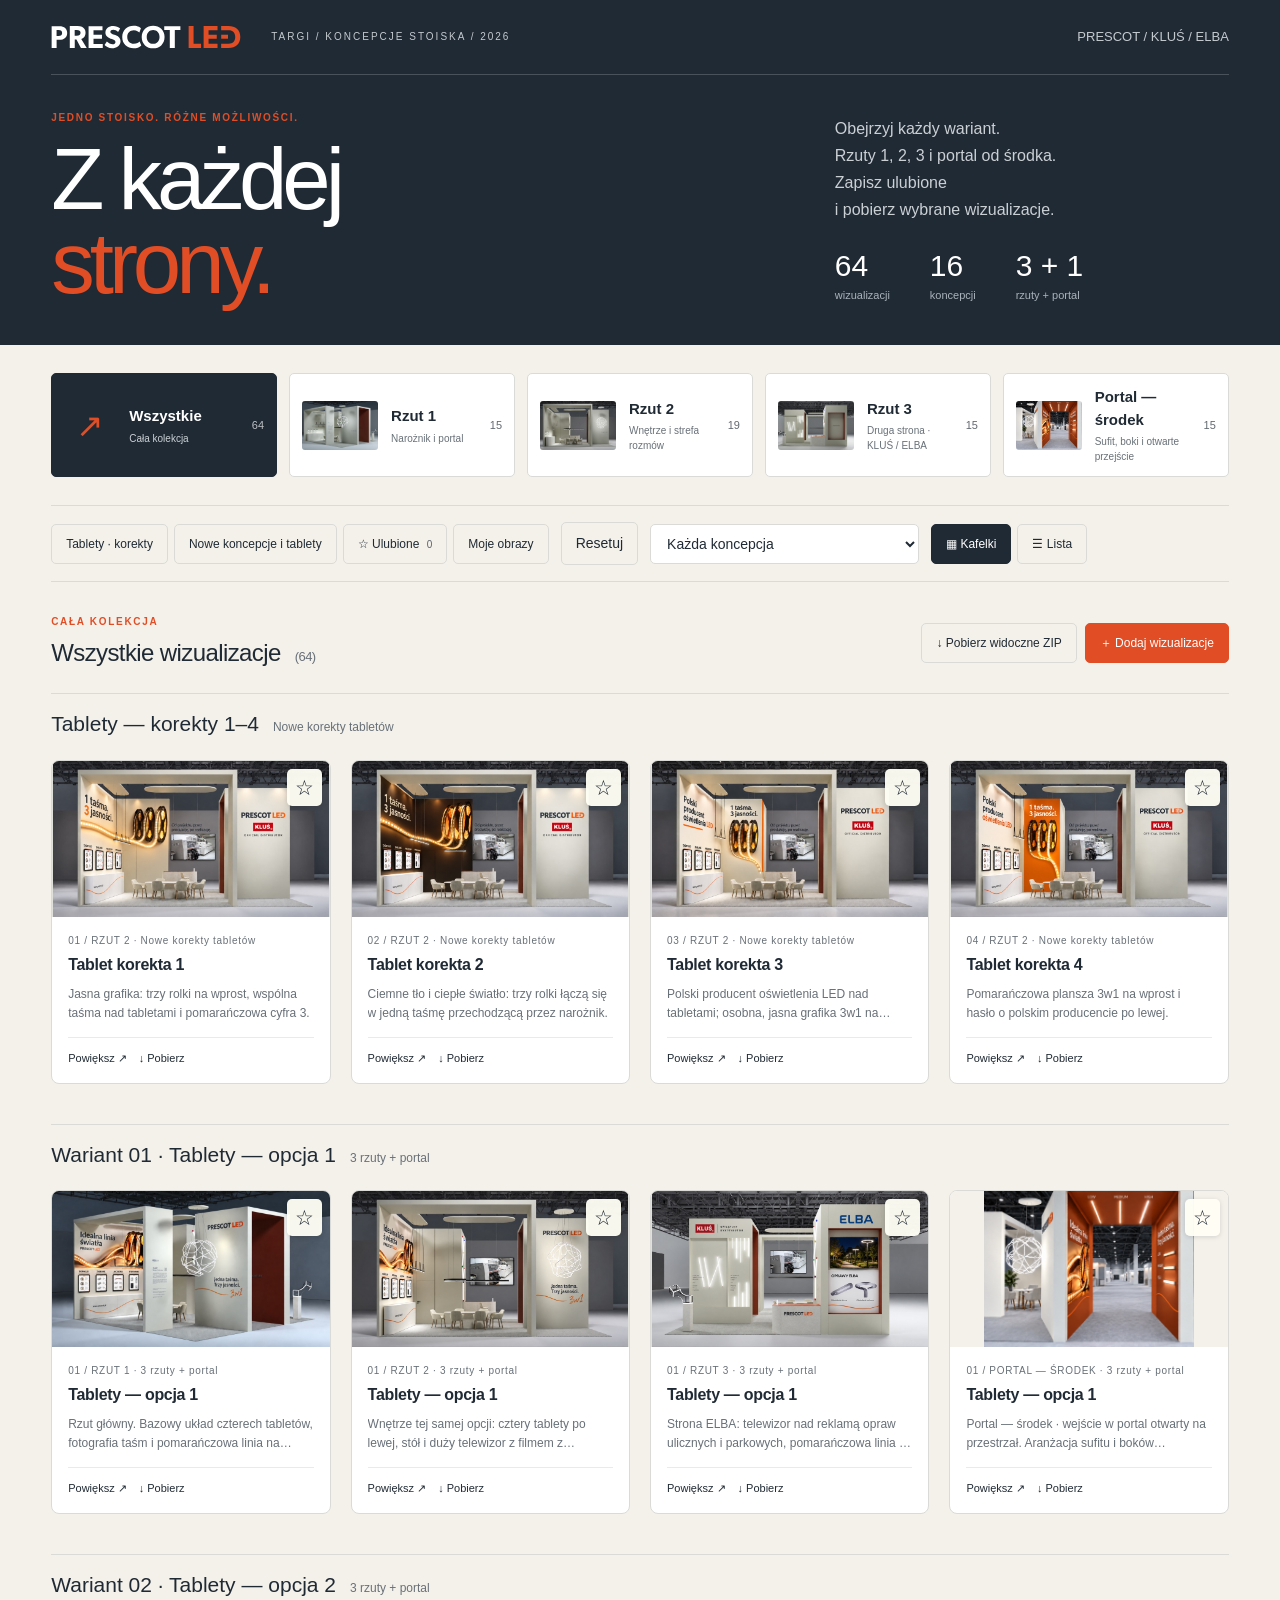
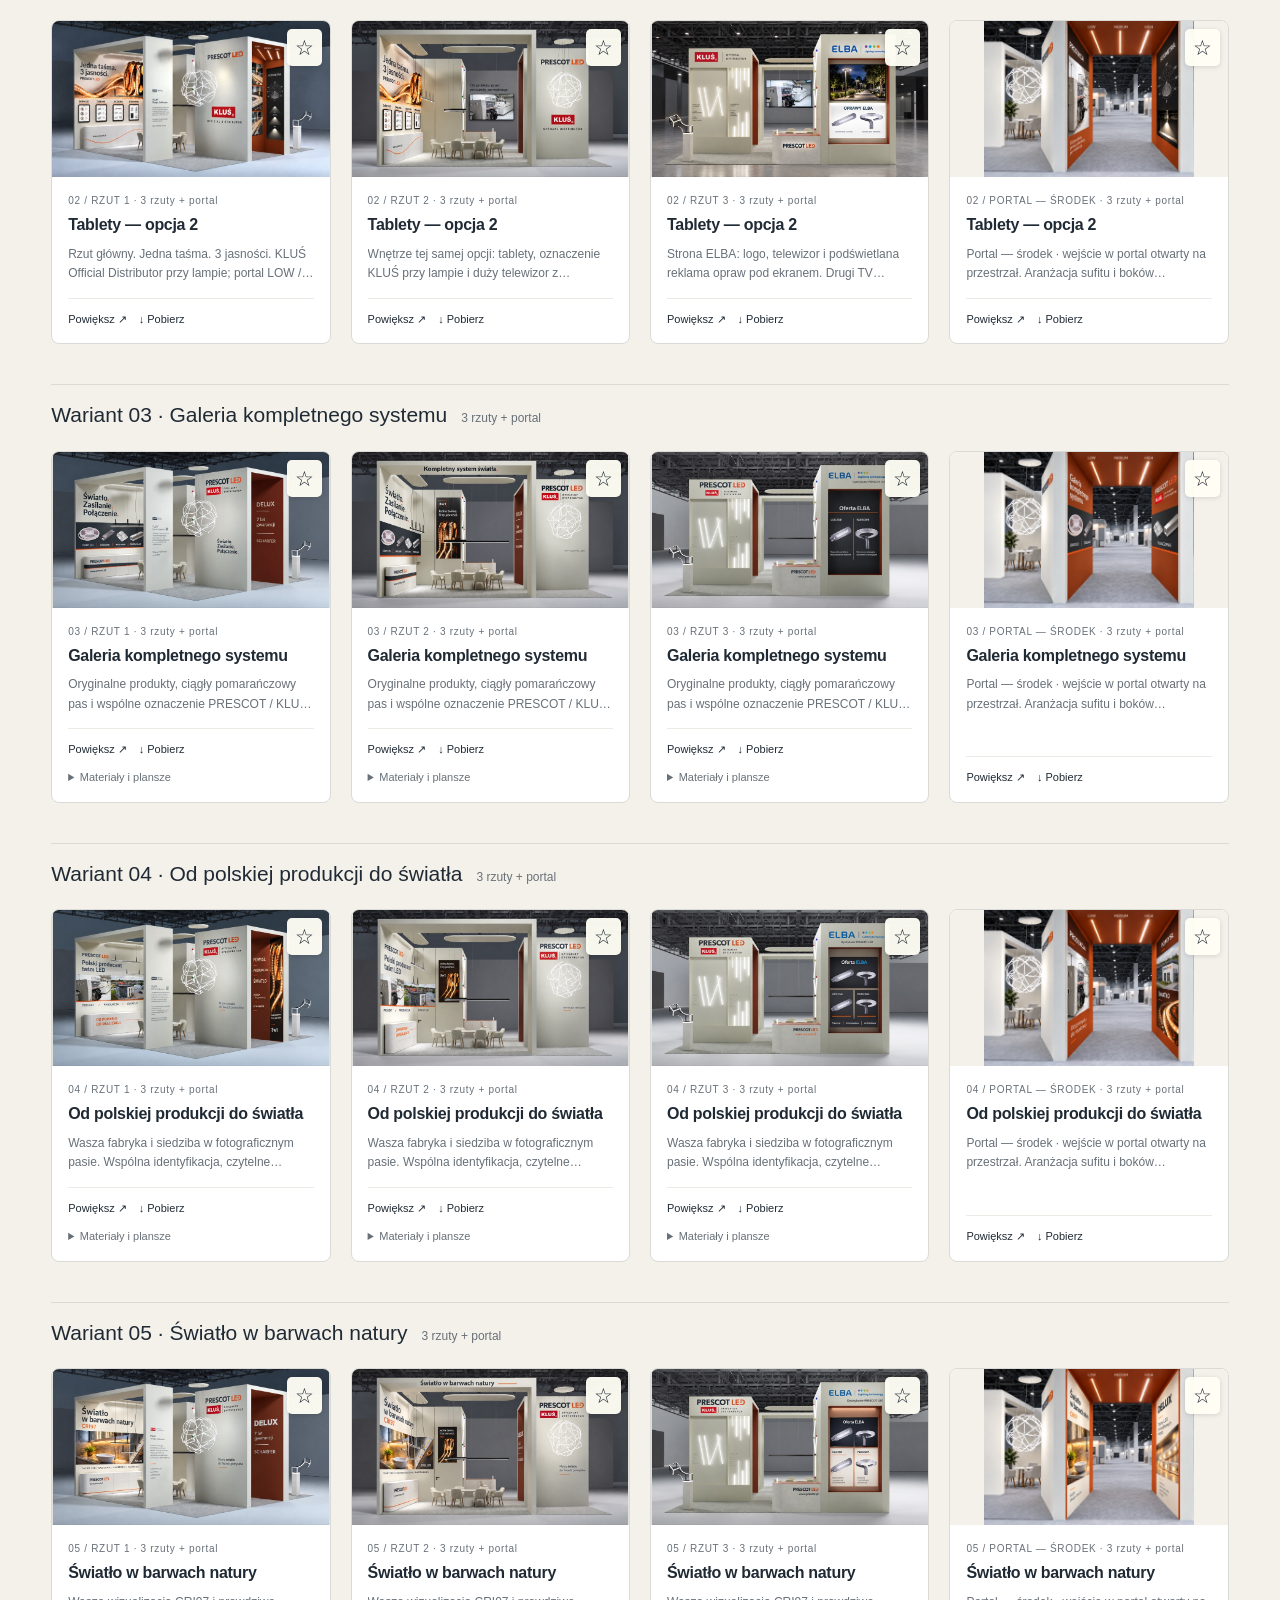
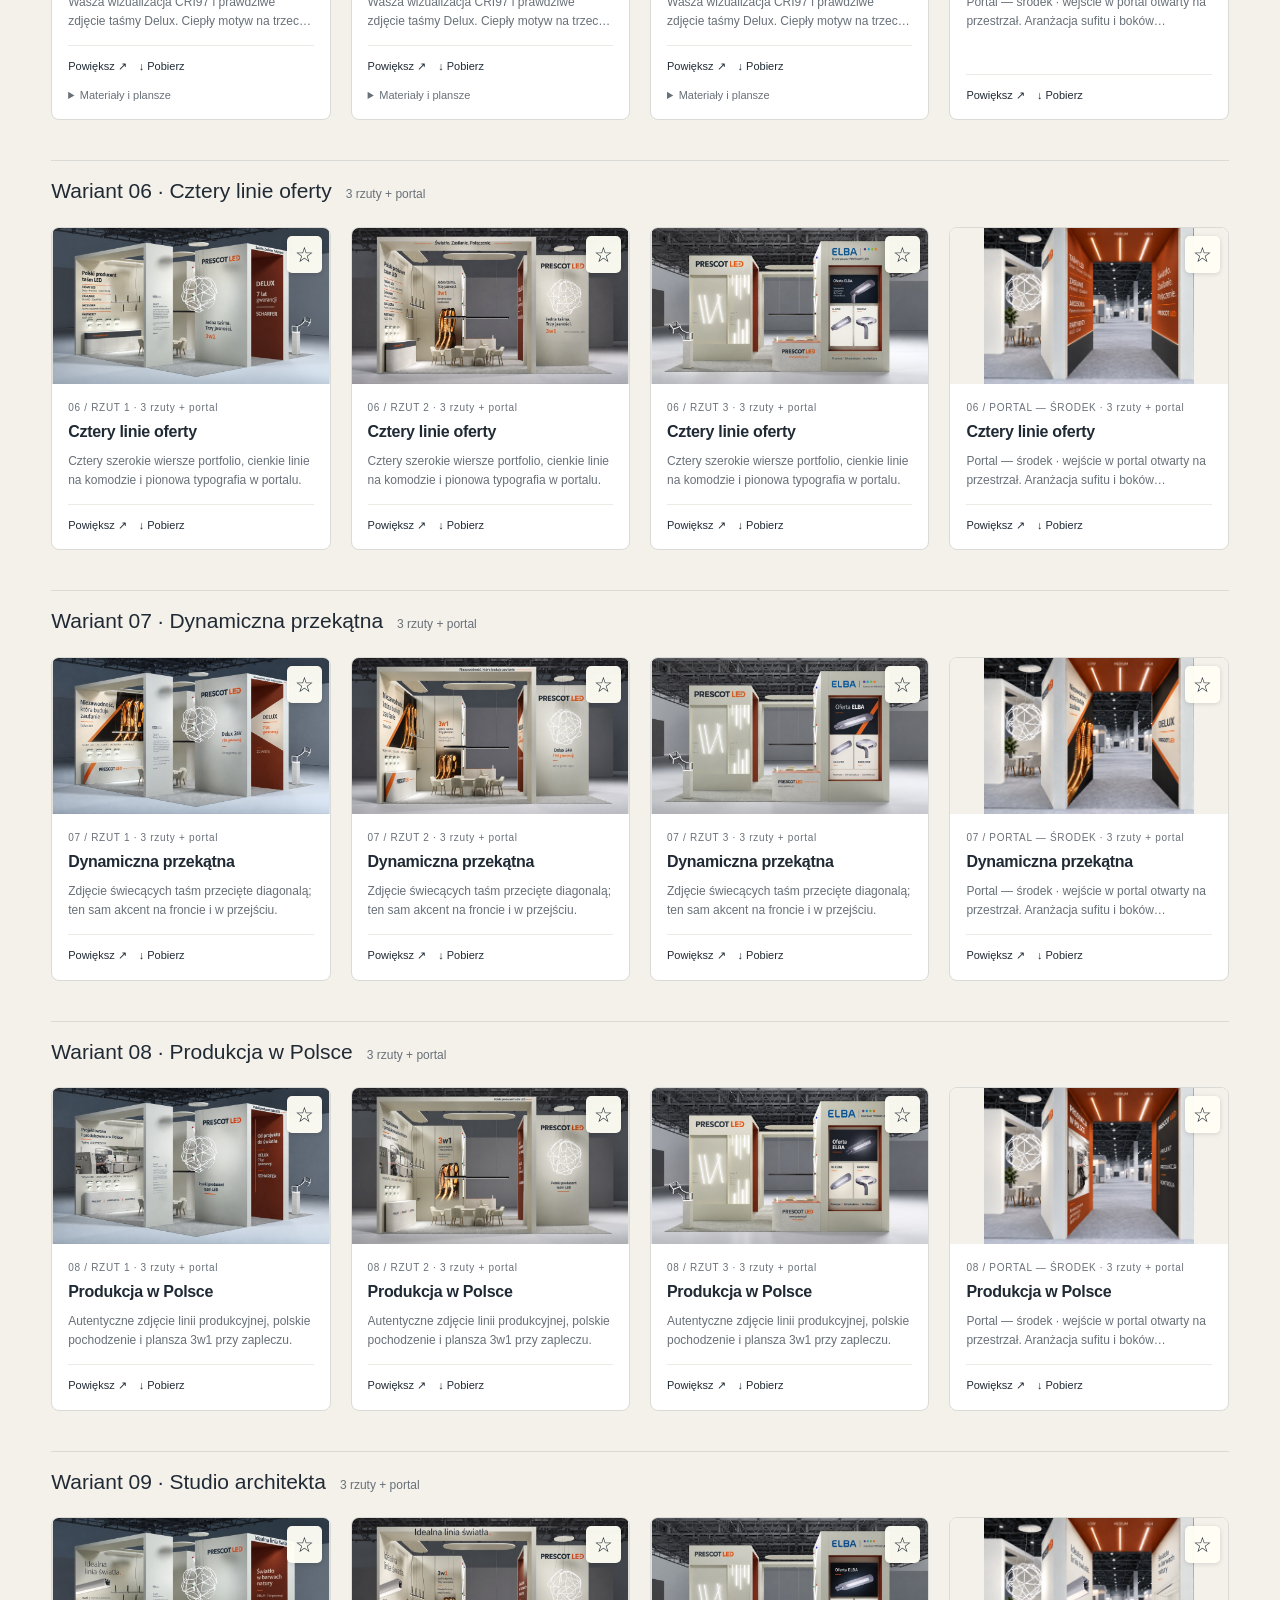
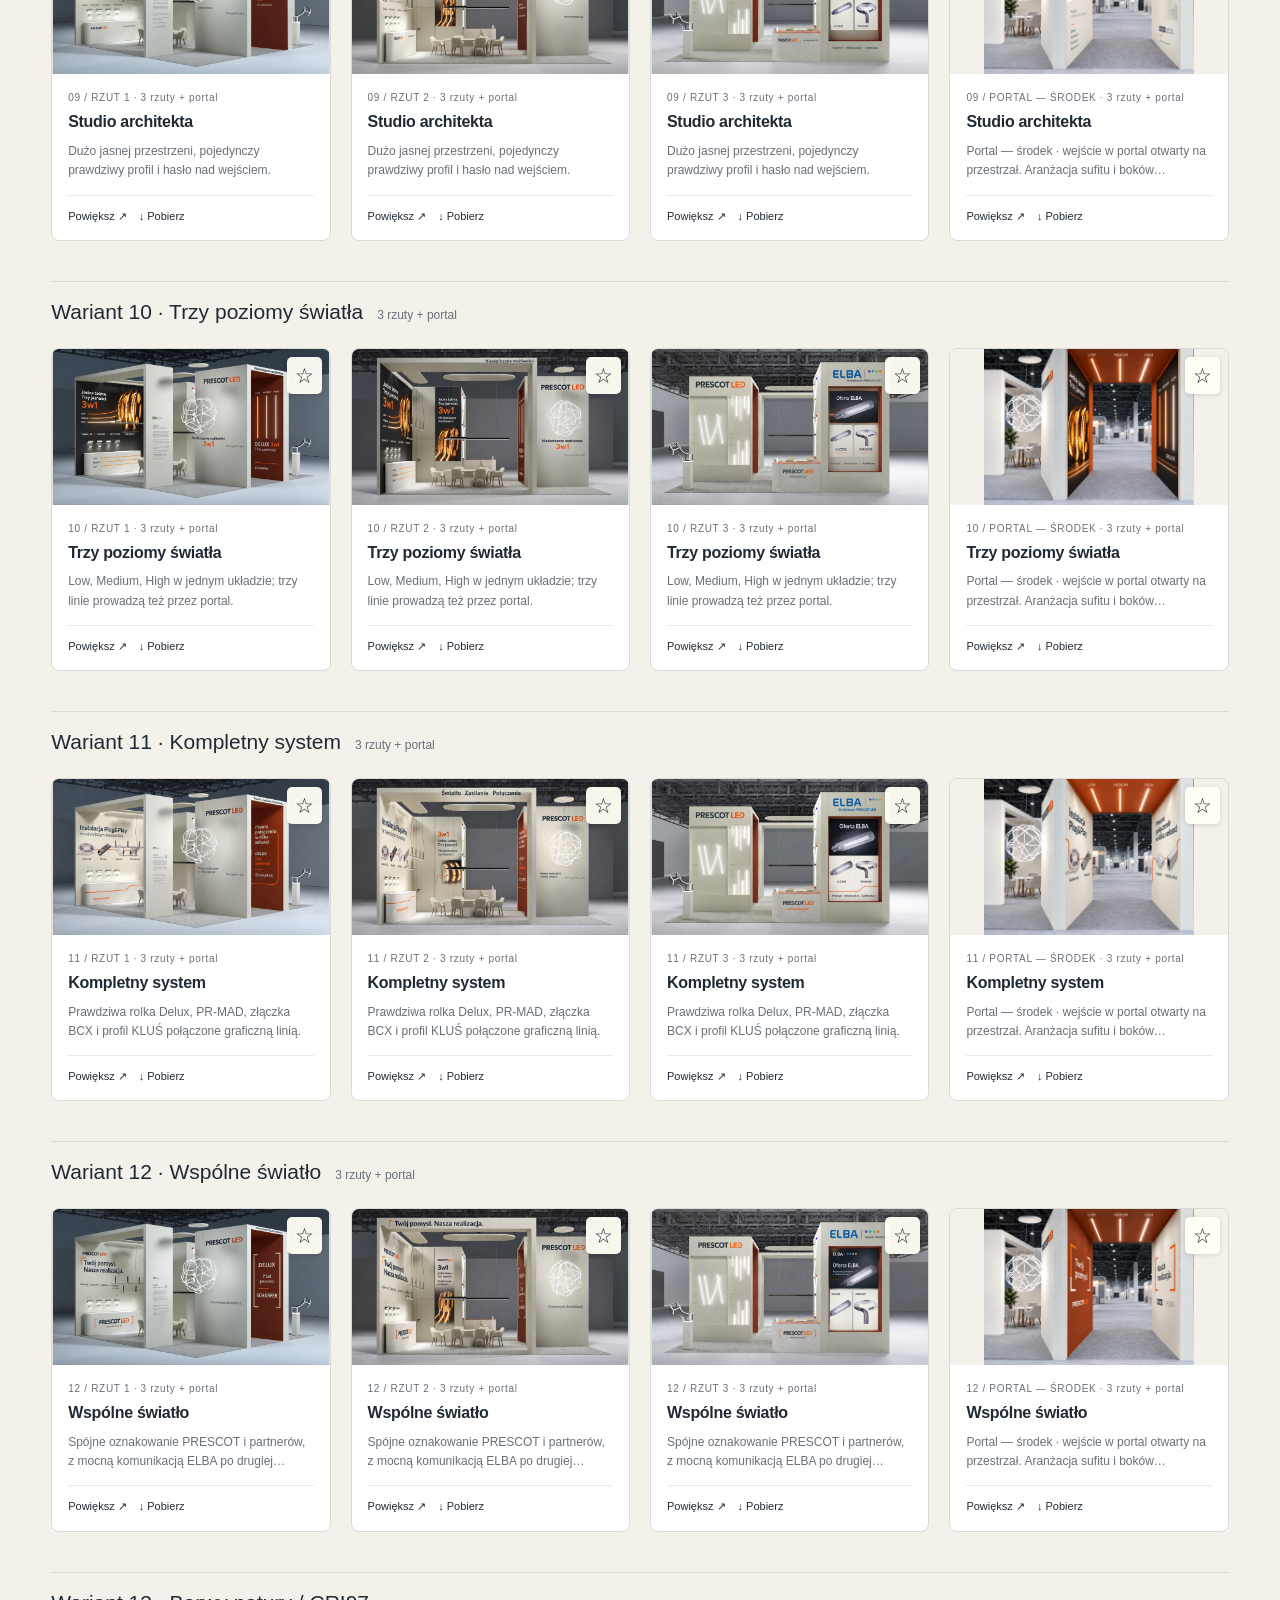
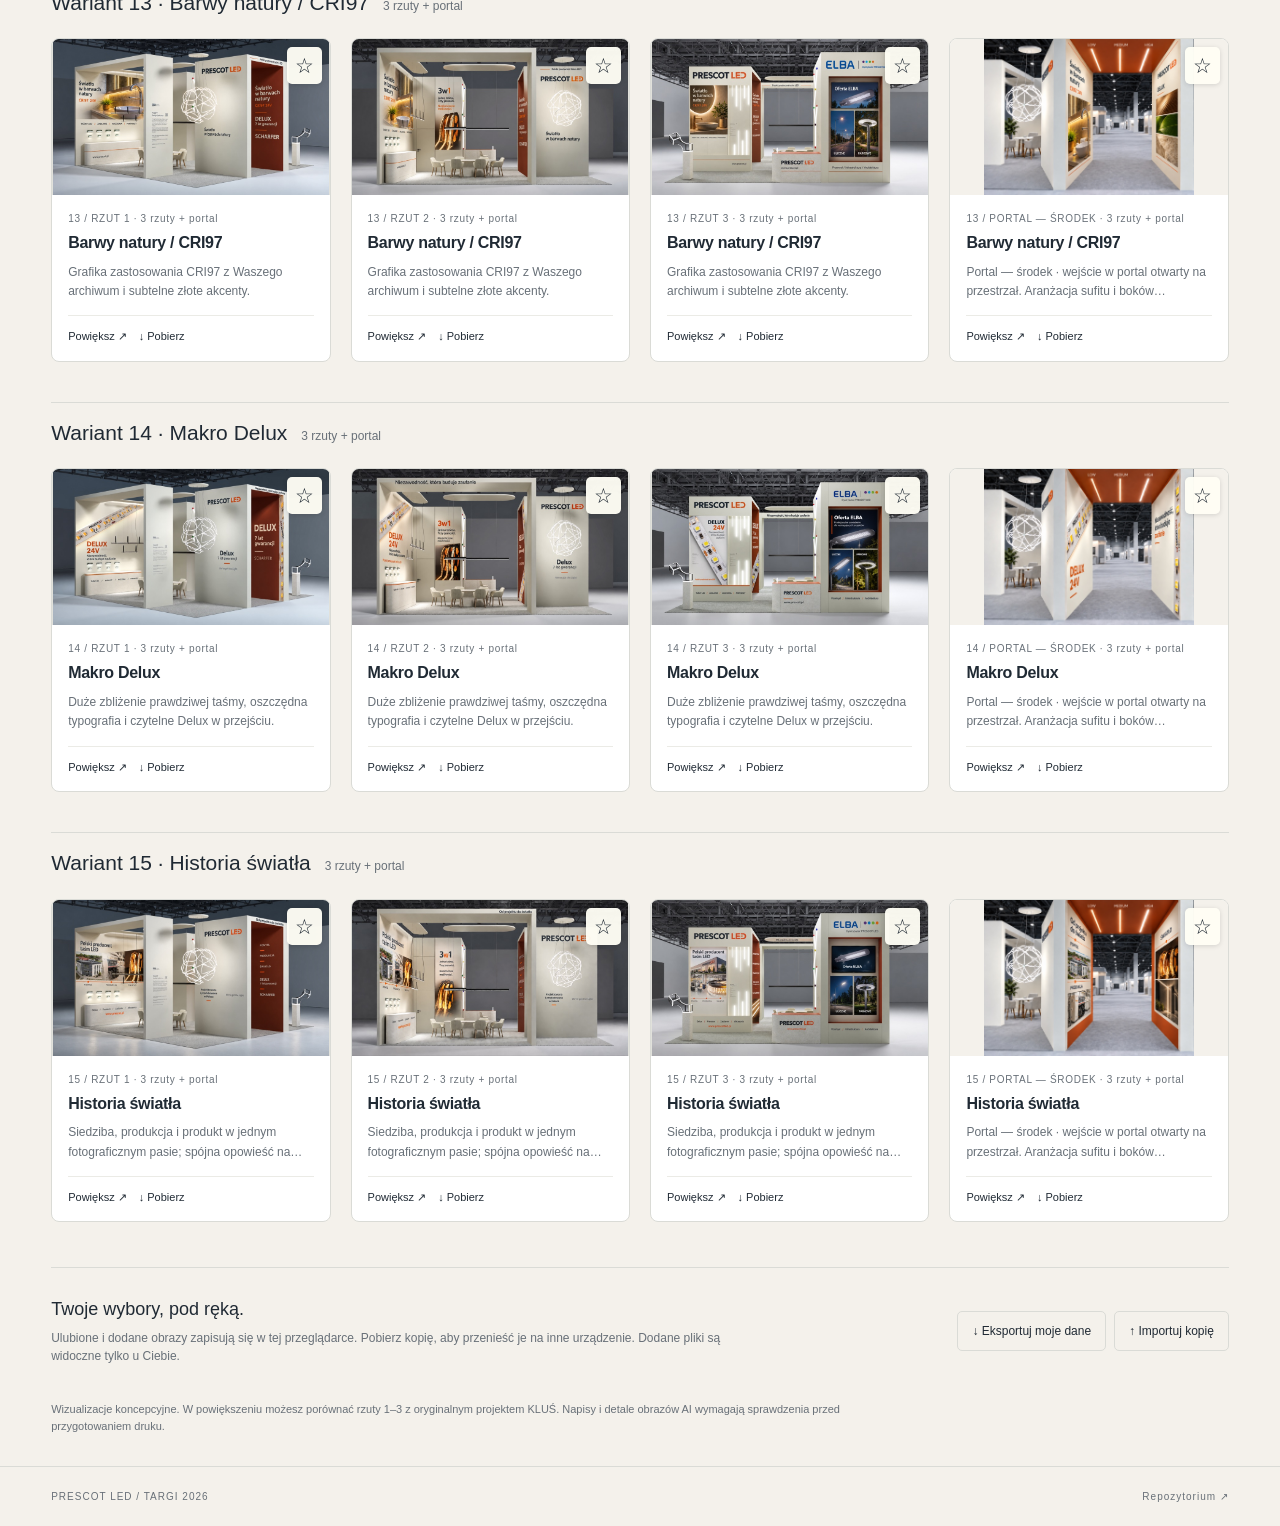
==== commit d2d42ed1: "Add four tablet correction renders at the top of the gallery" ====
--- a/start.html
+++ b/start.html
@@ -7,9 +7,9 @@
   <meta name="description" content="Koncepcje stoiska PRESCOT LED. Trzy rzuty i portal od środka, różne warianty, ulubione i pobieranie wizualizacji.">
   <title>Targi · PRESCOT LED — wizualizacje stoiska</title>
   <link rel="icon" href="data:image/svg+xml,%3Csvg xmlns='http://www.w3.org/2000/svg' viewBox='0 0 40 40'%3E%3Crect width='40' height='40' rx='8' fill='%23202a34'/%3E%3Cpath d='M12 30V10h11a7 7 0 0 1 0 14h-5v6m0-12h5a1 1 0 0 0 0-2h-5' fill='%23E14E26'/%3E%3C/svg%3E">
-  <link rel="stylesheet" href="styles.css?v=20260908-portale">
-  <script src="catalog.js?v=20260908-portale" defer></script>
-  <script src="app.js?v=20260908-portale" defer></script>
+  <link rel="stylesheet" href="styles.css?v=20260909-tablet-korekty">
+  <script src="catalog.js?v=20260909-tablet-korekty" defer></script>
+  <script src="app.js?v=20260909-tablet-korekty" defer></script>
 </head>
 <body>
 <a class="skip" href="#gallery">Przejdź do wizualizacji</a>
@@ -26,7 +26,7 @@
     <button class="view-tab" data-view="4" aria-pressed="false"><img id="reference-4" alt=""><span><strong>Portal — środek</strong><small>Sufit, boki i otwarte przejście</small></span><b data-count="4">—</b></button>
   </section>
   <div class="toolbar">
-    <div class="filter-group"><button id="tablets" aria-pressed="false">Tablety · 2 opcje</button><button id="latest" aria-pressed="false">Nowe koncepcje i tablety</button><button id="favorites" aria-pressed="false">☆ Ulubione <span id="favorite-count">0</span></button><button id="mine" aria-pressed="false">Moje obrazy</button></div>
+    <div class="filter-group"><button id="tablets" aria-pressed="false">Tablety · korekty</button><button id="latest" aria-pressed="false">Nowe koncepcje i tablety</button><button id="favorites" aria-pressed="false">☆ Ulubione <span id="favorite-count">0</span></button><button id="mine" aria-pressed="false">Moje obrazy</button></div>
     <button id="reset" type="button" data-reset title="Wyczyść wszystkie filtry">Resetuj</button>
     <label class="sr-only" for="concept">Koncepcja</label><select id="concept"><option value="all">Każda koncepcja</option></select>
     <div class="layout-group" aria-label="Układ galerii"><button data-layout="grid" class="active" aria-pressed="true">▦ Kafelki</button><button data-layout="list" aria-pressed="false">☰ Lista</button></div>
